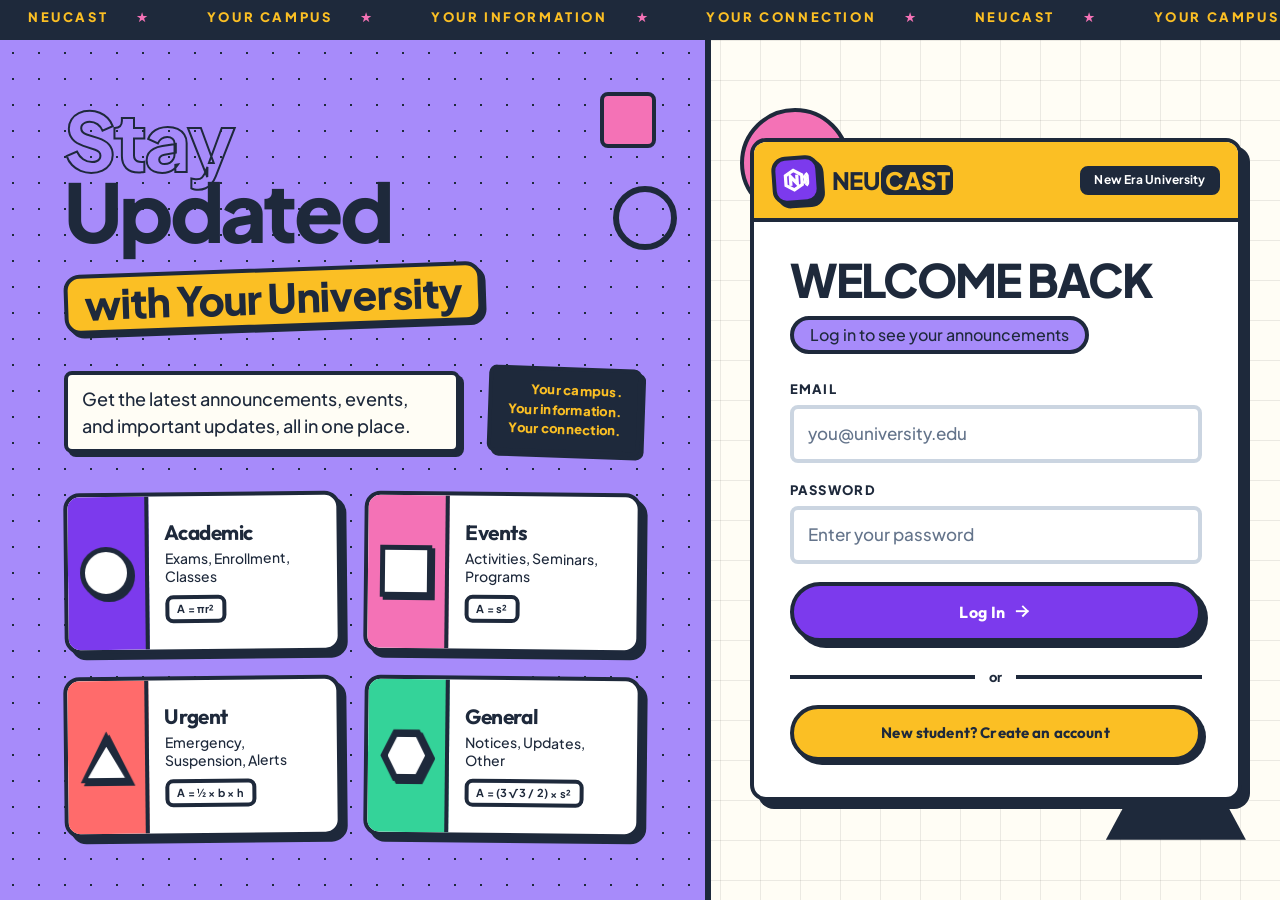
==== index.html @ 7a7df5d2 "Add files via upload" ====
<!DOCTYPE html>
<html lang="en">
<head>
  <meta charset="UTF-8">
  <meta name="viewport" content="width=device-width, initial-scale=1.0">
  <title>NeuCast</title>
  <link rel="preconnect" href="https://fonts.googleapis.com">
  <link rel="preconnect" href="https://fonts.gstatic.com" crossorigin>
  <link rel="stylesheet" href="https://fonts.googleapis.com/css2?family=Outfit:wght@700;800&family=Plus+Jakarta+Sans:wght@400;500;700&display=swap">
  <link rel="stylesheet" href="tokens.css">
  <link rel="stylesheet" href="base.css">
  <link rel="stylesheet" href="components.css">
  <link rel="stylesheet" href="home.css">
</head>

<body id="top">

  <div class="marquee" aria-hidden="true">
    <div class="marquee__track">
      <span>NeuCast</span><span>Your campus</span><span>Your information</span><span>Your connection</span>
      <span>NeuCast</span><span>Your campus</span><span>Your information</span><span>Your connection</span>
      <span>NeuCast</span><span>Your campus</span><span>Your information</span><span>Your connection</span>
      <span>NeuCast</span><span>Your campus</span><span>Your information</span><span>Your connection</span>
    </div>
  </div>

  <header class="topbar">
    <a href="#top" class="brand" aria-label="NeuCast home">
      <span class="brand-mark">N</span>
      <div>
        <div class="brand-name">NEU<em>CAST</em></div>
        <div class="brand-sub">University Information System</div>
      </div>
    </a>

    <nav class="topnav" aria-label="Main"></nav>

    <div class="top-right">
      <button id="bellBtn" class="bell-btn" title="Urgent announcements" aria-label="Urgent announcements"><span data-icon="bell"></span><span id="bellCount" class="bell-count" hidden>0</span></button>
      <a href="#top" id="userLink" class="user">
        <span class="avatar" data-icon="user"></span>
        <span class="user-text"><strong id="userName">Hello</strong><small id="userSub"></small></span>
      </a>
    </div>
  </header>

  <div class="layout">

    <main class="main">

      <section class="hero">
        <div class="deco deco-diamond"></div>
        <div class="deco deco-ring"></div>

        <div class="hero-text">
          <h1>
            <span class="stroke-text">Stay</span> Updated<br>
            <span class="sticker">with Your University</span>
          </h1>
          <p>Get the latest announcements, events, and important updates, all in one place.</p>
          <div class="hero-search">
            <span class="search-icon" data-icon="search"></span>
            <input type="text" id="searchInput" placeholder="Search announcements..." aria-label="Search announcements">
            <button id="searchBtn">Search</button>
          </div>
        </div>

        <div class="hero-shapes">
          <div class="hero-shape-row">
            <button type="button" class="deco-circle hero-shape c-academic" data-filter="academic" title="Show Academic announcements"></button>
            <button type="button" class="deco-square hero-shape c-events" data-filter="events" title="Show Events announcements"></button>
            <button type="button" class="deco-tri hero-shape c-urgent" data-filter="urgent" title="Show Urgent announcements"></button>
            <button type="button" class="deco-hex hero-shape c-general" data-filter="general" title="Show General announcements"></button>
          </div>
        </div>

        <div class="hero-tag">YOUR CAMPUS.<br>YOUR INFORMATION.<br>YOUR CONNECTION.</div>
      </section>

      <div class="student-bar">
        <div>
          <strong id="studentName"></strong>
          <span id="studentInfo" class="course-hint"></span>
        </div>
        <button id="studentAction" class="student-action nb-btn nb-btn--sm">Log Out</button>
      </div>

      <details id="recovery" class="recovery nb-panel nb-panel--pink" hidden>
        <summary class="nb-panel__head recovery__summary">
          <span class="recovery__head">
            <span class="shape hexagon sm" style="--c:#fff" aria-hidden="true"></span>
            <h2>Recovery Center</h2>
            <span id="recoveryCount" class="recovery__count" aria-label="Items to catch up on">0</span>
            <span class="recovery__chev" data-icon="arrowright" aria-hidden="true"></span>
          </span>
        </summary>
        <div class="nb-panel__body">
          <p class="recovery__intro">Announcements you may have missed: unread, waiting for your confirmation, edited since you read them, or already expired.</p>
          <div class="recovery__tools" id="recoveryTools" role="group" aria-label="Recovery filters"></div>
          <div id="recoveryList" class="recovery__list"></div>
        </div>
      </details>

      <section id="categories" class="cat-row" aria-label="Categories"></section>

      <div id="shapePrompt" class="shape-prompt"></div>

      <section id="announcementArea" hidden>
        <div class="section-head" id="announcements">
          <h2>Latest Announcements</h2>
          <div class="section-actions">
            <button id="backToShapes" class="nb-btn nb-btn--sm nb-btn--violet"><span data-icon="arrowleft"></span> Back to shapes</button>
            <button id="markAllRead" class="nb-btn nb-btn--sm"><span data-icon="check"></span> Mark all as read</button>
            <button id="viewAll" class="nb-btn nb-btn--sm nb-btn--secondary">View All →</button>
          </div>
        </div>

        <nav id="sideNav" class="filter-bar" aria-label="Quick filters"></nav>

        <section id="announcementList" class="announcements"></section>
        <p id="noResults" class="no-results" hidden>No announcements found.</p>
      </section>

    </main>

    <aside class="right-panel">
      <div id="readRing"></div>

      <section class="shape-box nb-panel">
        <h3>Campus Information by Shape</h3>
        <div id="shapeList"></div>
      </section>

      <section class="calendar-box nb-panel">

        <div class="calendar-head">
          <h3><span data-icon="calendar"></span> Campus Calendar</h3>
          <button id="calToday" class="cal-link">Today</button>
        </div>

        <div class="calendar-nav">
          <button id="calPrev" class="cal-arrow" aria-label="Previous month">‹</button>
          <strong id="calendarTitle"></strong>
          <button id="calNext" class="cal-arrow" aria-label="Next month">›</button>
        </div>

        <div class="calendar-weekdays">
          <span>Sun</span><span>Mon</span><span>Tue</span><span>Wed</span>
          <span>Thu</span><span>Fri</span><span>Sat</span>
        </div>

        <div id="calendarGrid" class="calendar-grid"></div>

        <p id="calendarNote" class="calendar-note"></p>
        <button id="calClear" class="cal-link" hidden>Show all dates</button>

      </section>

      <section class="calc-box nb-panel">
        <h3><span data-icon="calculator"></span> Geometry Calculator</h3>
        <p class="calc-sub">Pick a shape and find its area and perimeter.</p>

        <div id="calcShapes" class="calc-shapes"></div>
        <div id="calcPreview" class="calc-preview"></div>
        <div id="calcInputs" class="calc-inputs"></div>

        <div class="calc-result">
          <div><small>Area (A)</small><strong id="calcArea">-</strong></div>
          <div><small id="calcPerimLabel">Perimeter (P)</small><strong id="calcPerim">-</strong></div>
        </div>
        <p id="calcFormula" class="calc-formula"></p>

        <details class="calc-steps">
          <summary>Show the steps</summary>
          <div id="calcSteps"></div>
        </details>
      </section>
    </aside>

  </div>

  <div id="shapeStrip" class="shape-strip" aria-hidden="true"></div>

  <footer class="footer" id="about">
    <strong>NEUCAST · University Information System</strong>
    <em>"Godliness is the foundation of knowledge"</em>
    <div class="footer-links">
      <span>Privacy Policy</span>
      <span>Terms of Service</span>
      <span>Contact Us</span>
    </div>
  </footer>

  <div id="shapeModal" class="modal nb-modal" hidden>
    <div id="shapeBox" class="modal-content nb-modal__content shape-modal" role="dialog" aria-modal="true" aria-labelledby="shapeTitle">
      <header class="sm-head">
        <div class="sm-bar">
          <button id="shapeBack" type="button" class="nb-btn nb-btn--sm sm-back"><span data-icon="arrowleft"></span> Back to shapes</button>
          <button id="closeShape" type="button" class="close-btn" data-icon="close" aria-label="Close"></button>
        </div>
        <div class="sm-title">
          <span id="shapeIcon" class="shape"></span>
          <div>
            <h2 id="shapeTitle"></h2>
            <p id="shapeDesc" class="sm-desc"></p>
          </div>
          <div id="shapeCount" class="sm-count"></div>
        </div>
      </header>
      <div id="shapeBody" class="sm-body"></div>
      <footer id="shapeFoot" class="sm-foot">
        <button id="shapeOpenAll" type="button" class="nb-btn nb-btn--ink nb-btn--block">Open full list with filters <span data-icon="arrowright"></span></button>
      </footer>
    </div>
  </div>

  <div id="modal" class="modal nb-modal" hidden>
    <div class="modal-content nb-modal__content" role="dialog" aria-modal="true" aria-label="Announcement details">
      <button id="closeModal" class="close-btn" data-icon="close" aria-label="Close"></button>
      <span id="modalBadge" class="badge"></span>
      <h2 id="modalTitle"></h2>
      <p id="modalDate" class="modal-date"></p>
      <p id="modalDetails" class="modal-details"></p>
      <div id="ackBox" class="ack-box" hidden>
        <button id="ackBtn" type="button" class="nb-hex" aria-pressed="false">
          <span class="shape hexagon" aria-hidden="true"><svg class="icon" viewBox="0 0 24 24"><path d="m5 12.5 4.5 4.5L19 7.5"/></svg></span>
          <span><span id="ackLabel">I have read this</span><small id="ackSub">The admin sees your confirmation</small></span>
        </button>
        <p id="ackNote">This is a critical notice. Please confirm once you have read it.</p>
      </div>
      <button id="askAbout" class="ask-btn nb-btn nb-btn--secondary"><span data-icon="help"></span> Ask a question about this</button>
    </div>
  </div>

  <div id="aboutModal" class="modal nb-modal" hidden>
    <div class="modal-content nb-modal__content about-content" role="dialog" aria-modal="true" aria-label="About NeuCast">
      <button id="closeAbout" class="close-btn" data-icon="close" aria-label="Close"></button>
      <div id="aboutBody"></div>
    </div>
  </div>

  <div id="settingsModal" class="modal nb-modal" hidden>
    <div class="modal-content nb-modal__content" role="dialog" aria-modal="true" aria-label="Settings">
      <button id="closeSettings" class="close-btn" data-icon="close" aria-label="Close"></button>
      <h2>Settings</h2>

      <label class="setting-row">
        <span><span data-icon="moon"></span> Dark mode</span>
        <input type="checkbox" id="darkToggle">
      </label>

      <label class="setting-row">
        <span><span data-icon="textsize"></span> Text size</span>
        <select id="textSizeSelect">
          <option value="small">Small</option>
          <option value="medium">Medium</option>
          <option value="large">Large</option>
        </select>
      </label>

      <label class="setting-row">
        <span><span data-icon="checkcircle"></span> Hide announcements I've read</span>
        <input type="checkbox" id="hideReadToggle">
      </label>
    </div>
  </div>

  <div id="questionsModal" class="modal nb-modal" hidden>
    <div class="modal-content nb-modal__content questions-content" role="dialog" aria-modal="true" aria-label="Questions">
      <button id="closeQuestions" class="close-btn" data-icon="close" aria-label="Close"></button>
      <h2>Questions</h2>
      <p class="questions-intro">Need clarification about an announcement? Ask here and the admin will reply. Only you and the admin can see your questions.</p>

      <form id="questionForm" class="question-form">
        <label for="questionAbout">Related announcement (optional)</label>
        <select id="questionAbout" class="nb-input"></select>

        <label for="questionText">Your question</label>
        <textarea id="questionText" class="nb-input" rows="4" maxlength="500" placeholder="Type your question here..."></textarea>

        <p id="questionMessage" class="q-message" hidden></p>

        <button type="submit" class="send-btn nb-btn nb-btn--accent nb-btn--block"><span data-icon="send"></span> Send Question</button>
      </form>

      <h3>My questions</h3>
      <div id="myQuestions"></div>
    </div>
  </div>

  <script src="icons.js"></script>
  <script src="data.js"></script>
  <script src="script.js"></script>
  <script src="calendar.js"></script>
</body>
</html>
---- tokens.css ----
/* =====================================================
   NEUCAST DESIGN TOKENS  (Playful Geometric)
   The single source of truth. Every other stylesheet reads these.
   To re-theme the site, change values in this file only.
   ===================================================== */

:root {
    /* --- Palette: confetti colors on warm paper, slate for ink --- */
    --canvas:  #FFFDF5;   /* page background: warm paper */
    --surface: #FFFFFF;   /* cards, panels, pop-ups */
    --ink:     #1E293B;   /* text, borders, shadows (flips in dark mode) */
    --edge:    #1E293B;   /* borders and shadows on colored blocks (never flips) */
    --text:    #1E293B;
    --muted:   #64748B;   /* secondary text on white: 4.8:1 */
    --white:   #FFFFFF;

    --accent:    #7C3AED; /* primary actions. Darker than #8B5CF6 so white text passes AA (5.7:1) */
    --accent-fg: #FFFFFF;
    --pink:      #F472B6; /* secondary pop */
    --yellow:    #FBBF24; /* amber: optimism, panel headers */
    --mint:      #34D399; /* freshness, confirmations */
    --violet:    #A78BFA; /* soft violet fill that takes dark text */
    --urgent:    #FF6B6B; /* reserved for Urgent. Nothing else uses red */
    --on-color:  #1E293B; /* text that sits on pink / yellow / mint / violet / urgent */

    /* --- Category tokens: change a category's color in ONE place ---
       --c = shape + header fill, --on-c = text on that fill */
    --cat-academic-c: var(--accent);  --cat-academic-on: #FFFFFF;
    --cat-events-c:   var(--pink);    --cat-events-on:   #1E293B;
    --cat-urgent-c:   var(--urgent);  --cat-urgent-on:   #1E293B;
    --cat-general-c:  var(--mint);    --cat-general-on:  #1E293B;

    /* --- Borders & radius --- */
    --bw: 4px;            /* chunky but not heavy */
    --bw-thin: 2px;
    --bw-thick: 6px;
    --radius-sm: 8px;
    --radius: 16px;
    --radius-lg: 24px;
    --radius-full: 9999px;

    /* --- Hard shadows: zero blur, bottom-right --- */
    --shadow-sm: 4px 4px 0 0 var(--ink);
    --shadow-md: 6px 6px 0 0 var(--ink);
    --shadow-lg: 8px 8px 0 0 var(--ink);
    --shadow-xl: 12px 12px 0 0 var(--ink);
    --shadow-lift: 8px 8px 0 0 var(--ink);

    /* --- Typography --- */
    --font-display: "Outfit", system-ui, sans-serif;
    --font: "Plus Jakarta Sans", system-ui, sans-serif;
    --fw-body: 500;
    --fw-heading: 800;

    /* --- Motion: springy. The overshoot is the personality --- */
    --dur-fast: 150ms;
    --dur: 300ms;
    --ease: cubic-bezier(0.34, 1.56, 0.64, 1);

    /* --- Layout --- */
    --container: 2400px;
    --gutter: clamp(16px, 3vw, 56px);
    --tap: 48px;          /* minimum touch target */
    --halftone: radial-gradient(var(--ink) 1.5px, transparent 1.5px);
}

/* Dark mode (existing site setting). Only the "ink" flips; colored blocks keep slate text. */
body.dark {
    --canvas:  #0F172A;
    --surface: #1E293B;
    --ink:     #F1F5F9;
    --text:    #F1F5F9;
    --muted:   #94A3B8;
}

/* Shadows shrink on phones, but never disappear */
@media (max-width: 640px) {
    :root {
        --shadow-sm: 3px 3px 0 0 var(--ink);
        --shadow-md: 4px 4px 0 0 var(--ink);
        --shadow-lg: 6px 6px 0 0 var(--ink);
        --shadow-xl: 8px 8px 0 0 var(--ink);
        --shadow-lift: 6px 6px 0 0 var(--ink);
        --gutter: 16px;
    }
}

/* Category scopes: put c-<key> on any element to set --c / --on-c for its children */
.c-academic { --c: var(--cat-academic-c); --on-c: var(--cat-academic-on); }
.c-events   { --c: var(--cat-events-c);   --on-c: var(--cat-events-on); }
.c-urgent   { --c: var(--cat-urgent-c);   --on-c: var(--cat-urgent-on); }
.c-general  { --c: var(--cat-general-c);  --on-c: var(--cat-general-on); }

/* Calculator-only shapes reuse the same palette */
.k-rectangle     { --c: var(--yellow); --on-c: #1E293B; }
.k-parallelogram { --c: var(--violet); --on-c: #1E293B; }
.k-trapezoid     { --c: var(--accent); --on-c: #FFFFFF; }
.k-pentagon      { --c: var(--white);  --on-c: #1E293B; }
---- base.css ----
/* =====================================================
   NEUCAST BASE
   Reset, typography, textures, focus, shapes, motion.
   ===================================================== */

*, *::before, *::after { box-sizing: border-box; }
html { scroll-behavior: smooth; }
body {
    margin: 0;
    font-family: var(--font);
    font-weight: var(--fw-body);
    font-size: 17px;
    line-height: 1.5;
    color: var(--text);
    background-color: var(--canvas);
    /* graph-paper texture: backgrounds are never flat */
    background-image:
        linear-gradient(to right, rgba(0, 0, 0, .08) 1px, transparent 1px),
        linear-gradient(to bottom, rgba(0, 0, 0, .08) 1px, transparent 1px);
    background-size: 40px 40px;
}
body.dark {
    background-image:
        linear-gradient(to right, rgba(255, 255, 255, .07) 1px, transparent 1px),
        linear-gradient(to bottom, rgba(255, 255, 255, .07) 1px, transparent 1px);
}
body.text-small { zoom: .92; }
body.text-large { zoom: 1.12; }

h1, h2, h3, h4 { margin: 0; font-weight: var(--fw-heading); line-height: 1.05; letter-spacing: -0.02em; text-transform: uppercase; }
p { margin: 0; }
a { color: inherit; }
button, input, select, textarea { font: inherit; color: inherit; }
button { cursor: pointer; }
[hidden] { display: none !important; }
::selection { background: var(--yellow); color: #000; }
.sr-only { position: absolute; width: 1px; height: 1px; overflow: hidden; clip: rect(0 0 0 0); white-space: nowrap; }

/* Focus: thick, visible, never a soft glow */
:is(a, button, summary, [tabindex]):focus-visible {
    outline: 4px solid var(--ink);
    outline-offset: 3px;
    box-shadow: 0 0 0 7px var(--yellow);
}

/* Icons (drawn by icons.js) */
.icon {
    width: 1.15em; height: 1.15em; margin-right: 4px; vertical-align: -0.2em; flex-shrink: 0;
    fill: none; stroke: currentColor; stroke-width: 3; stroke-linecap: square; stroke-linejoin: miter;
}

/* ---------- Shapes: strong ink outline + flat colored fill ----------
   Every shape gets the SAME outline weight (--sh-out) and the same hard
   offset shadow (--sh-pop), so circle, square, triangle and hexagon pop
   equally.

   Circle / square / rectangle: a real border.

   Clip-path shapes (triangle, hexagon, ...) cannot take a border, and a
   drop-shadow on the SAME element is cut away by its own clip-path (CSS
   applies filter first, clip-path after). So the outline is built from two
   stacked copies of the silhouette instead:
     ::before  = the full silhouette in ink   (this is the outline)
     ::after   = the same silhouette in the fill color, pulled in by the
                 outline weight                (this is the colored face)
   The element itself is never clipped, so the focus ring and the offset
   shadow below still work. Colors: outline = --line, which falls back to
   --ink (light in dark mode, for shapes sitting on dark surfaces). Shapes that
   sit on a colored block use --edge instead (see the list below), so their
   outline stays dark in dark mode too. face = --c.
   Tune weight per context with --sh-out / --sh-pop. */
.shape {
    --clip: none;
    --sh-out: 5px;                       /* outline weight */
    --sh-pop: 3px;                       /* hard offset shadow */
    --sh-edge: calc(var(--sh-out) * 1.45); /* slanted edges need more inset to look as thick */
    position: relative; display: block; width: 44px; height: 44px; flex-shrink: 0;
    background: var(--c, var(--yellow));
    filter: drop-shadow(var(--sh-pop) var(--sh-pop) 0 var(--line, var(--ink)));
}
.shape.sm { width: 30px; height: 30px; --sh-out: 4px; --sh-pop: 2px; }
.shape.xs { width: 16px; height: 16px; --sh-out: 2px; --sh-pop: 0px; }
.shape.circle, .shape.square, .shape.rectangle { border: var(--sh-out) solid var(--line, var(--ink)); background: var(--c, var(--yellow)); }
.shape.circle { border-radius: 50%; }
.shape.triangle      { --clip: polygon(50% 0, 100% 100%, 0 100%); }
.shape.hexagon       { --clip: polygon(25% 0, 75% 0, 100% 50%, 75% 100%, 25% 100%, 0 50%); }
.shape.parallelogram { --clip: polygon(20% 0, 100% 0, 80% 100%, 0 100%); }
.shape.trapezoid     { --clip: polygon(20% 0, 80% 0, 100% 100%, 0 100%); }
.shape.pentagon      { --clip: polygon(50% 0, 100% 38%, 81% 100%, 19% 100%, 0 38%); }
.shape.triangle, .shape.hexagon, .shape.parallelogram, .shape.trapezoid, .shape.pentagon { background: none; }
.shape.triangle::before, .shape.hexagon::before, .shape.parallelogram::before, .shape.trapezoid::before, .shape.pentagon::before,
.shape.triangle::after,  .shape.hexagon::after,  .shape.parallelogram::after,  .shape.trapezoid::after,  .shape.pentagon::after {
    content: ""; position: absolute; clip-path: var(--clip);
}
.shape.triangle::before, .shape.hexagon::before, .shape.parallelogram::before, .shape.trapezoid::before, .shape.pentagon::before {
    inset: 0; background: var(--line, var(--ink));
}
.shape.triangle::after, .shape.hexagon::after, .shape.parallelogram::after, .shape.trapezoid::after, .shape.pentagon::after {
    inset: var(--sh-edge); background: var(--c, var(--yellow));
}
/* A triangle's point needs a deeper inset at the top, or the tip looks thin */
.shape.triangle::after { inset: calc(var(--sh-edge) * 2.1) var(--sh-edge) var(--sh-out); }

/* Shapes sitting on a colored or always-white block keep a dark outline in dark mode */
.prompt-shape .shape, .shape-row .shape, .cat-tile.active .shape, .sm-title .shape, .sm-item__shape .shape,
.rec-item__shape .shape, .why .shape, .badge .shape, .card-top .shape, .geo-card .shape, .pcard .shape,
.recovery__head > .shape, .nb-hex .shape { --line: var(--edge); }

/* ---------- Motion ---------- */
@keyframes spin-slow { to { transform: rotate(360deg); } }
@keyframes marquee { to { transform: translateX(-50%); } }
@media (prefers-reduced-motion: reduce) {
    *, *::before, *::after { animation: none !important; transition: none !important; scroll-behavior: auto !important; }
}
---- components.css ----
/* =====================================================
   NEUCAST COMPONENTS
   Reusable, page-agnostic. Use these on every page.
     .nb-btn   (+ --accent --secondary --violet --ink --sm --block)
     .nb-card  (+ --lift --flat)
     .nb-badge (+ --accent --secondary --violet --mint --ink --pill)
     .nb-chip  (+ .is-active)
     .nb-input
     .nb-panel (+ __head __body)
     .nb-modal
     .nb-hex   (acknowledgment button)
   ===================================================== */

/* ---------- Button: candy pill that pushes down like a physical switch ---------- */
.nb-btn {
    display: inline-flex; align-items: center; justify-content: center; gap: 8px;
    min-height: var(--tap); padding: 0 22px;
    border: var(--bw) solid var(--edge); border-radius: var(--radius-full);
    background: var(--white); color: var(--on-color);
    box-shadow: 4px 4px 0 0 var(--edge);
    font-family: var(--font-display); font-size: 15px; font-weight: 700; letter-spacing: .01em; text-decoration: none;
    transition: transform var(--dur) var(--ease), box-shadow var(--dur) var(--ease), background-color var(--dur-fast) linear;
}
.nb-btn:hover { transform: translate(-2px, -2px); box-shadow: 6px 6px 0 0 var(--edge); background: var(--yellow); }
.nb-btn:active { transform: translate(2px, 2px); box-shadow: 2px 2px 0 0 var(--edge); }
.nb-btn--accent    { background: var(--accent); color: var(--accent-fg); }
.nb-btn--accent:hover { background: #6D28D9; }
.nb-btn--secondary { background: var(--yellow); }
.nb-btn--secondary:hover { background: var(--white); }
.nb-btn--violet    { background: var(--violet); }
.nb-btn--mint      { background: var(--mint); }
.nb-btn--ink       { background: var(--edge); color: #fff; }
.nb-btn--ink:hover { background: var(--pink); color: var(--on-color); }
.nb-btn--danger    { background: var(--white); color: #B91C1C; }
.nb-btn--danger:hover { background: var(--urgent); color: var(--on-color); }
.nb-btn--sm { min-height: 40px; padding: 0 16px; font-size: 13px; box-shadow: 3px 3px 0 0 var(--edge); }
.nb-btn--block { width: 100%; }
.nb-btn[disabled] { opacity: .5; pointer-events: none; }
.nb-btn .icon { margin: 0; stroke-width: 2.5; }

/* ---------- Card: sticker that lifts off the page ---------- */
.nb-card {
    position: relative;
    background: var(--surface); color: var(--text);
    border: var(--bw) solid var(--ink); border-radius: var(--radius);
    box-shadow: var(--shadow-md);
    transition: transform var(--dur) var(--ease), box-shadow var(--dur) var(--ease);
}
.nb-card--lift:hover { transform: translateY(-6px) rotate(-1deg); box-shadow: var(--shadow-lift); }
.nb-card--flat { box-shadow: var(--shadow-sm); }

/* ---------- Badge ---------- */
.nb-badge {
    display: inline-flex; align-items: center; gap: 6px;
    padding: 2px 10px; border: var(--bw) solid var(--edge); border-radius: var(--radius-sm);
    background: var(--white); color: var(--on-color);
    font-size: 12px; font-weight: 700; letter-spacing: .02em; line-height: 1.4;
    white-space: nowrap;
}
.nb-badge--accent    { background: var(--accent); color: var(--accent-fg); }
.nb-badge--secondary { background: var(--yellow); }
.nb-badge--violet    { background: var(--violet); }
.nb-badge--mint      { background: var(--mint); }
.nb-badge--pink      { background: var(--pink); }
.nb-badge--ink       { background: var(--edge); color: #fff; }
.nb-badge--pill      { border-radius: var(--radius-full); }

/* ---------- Chip: filter toggle ---------- */
.nb-chip {
    display: inline-flex; align-items: center; gap: 8px; min-height: 44px; padding: 0 16px;
    border: var(--bw) solid var(--ink); border-radius: var(--radius-full);
    background: var(--surface); color: var(--text); box-shadow: 3px 3px 0 0 var(--ink);
    font-size: 14px; font-weight: 700; white-space: nowrap;
    transition: transform var(--dur) var(--ease), box-shadow var(--dur) var(--ease), background-color var(--dur-fast) linear;
}
.nb-chip:hover { transform: translate(-2px, -2px); box-shadow: 5px 5px 0 0 var(--ink); background: var(--yellow); color: #1E293B; }
.nb-chip:active { transform: translate(2px, 2px); box-shadow: 1px 1px 0 0 var(--ink); }
.nb-chip.is-active { background: var(--accent); color: var(--accent-fg); border-color: var(--edge); }
.nb-chip__count {
    min-width: 24px; padding: 0 6px; border: var(--bw) solid var(--edge); border-radius: var(--radius-full); background: var(--white); color: #1E293B;
    font-size: 12px; text-align: center; line-height: 1.5;
}
.nb-chip .icon { margin: 0; }

/* ---------- Input: violet ring and hard shadow when focused ---------- */
.nb-input {
    width: 100%; min-height: 56px; padding: 12px 14px;
    border: var(--bw) solid #CBD5E1; border-radius: var(--radius-sm);
    background: var(--white); color: #1E293B; font-size: 17px; font-weight: var(--fw-body);
    box-shadow: 4px 4px 0 0 transparent;
    transition: border-color var(--dur-fast) linear, box-shadow var(--dur) var(--ease);
}
.nb-input::placeholder { color: #64748B; opacity: 1; }
.nb-input:focus-visible, .nb-input:focus { outline: none; border-color: var(--accent); box-shadow: 4px 4px 0 0 var(--accent); }
.nb-input[readonly] { background: #F1F5F9; color: #475569; cursor: not-allowed; }
textarea.nb-input { resize: vertical; min-height: 120px; }
.nb-label { display: block; margin-bottom: 6px; font-size: 13px; font-weight: 800; text-transform: uppercase; letter-spacing: .1em; }

/* ---------- Panel: card with a colored header strip ---------- */
.nb-panel { position: relative; overflow: hidden; background: var(--surface); border: var(--bw) solid var(--ink); border-radius: var(--radius); box-shadow: var(--shadow-md); }
.nb-panel__head {
    display: flex; align-items: center; justify-content: space-between; gap: 10px;
    padding: 12px 16px; border-bottom: var(--bw) solid var(--edge);
    background: var(--yellow); color: #1E293B;
}
.nb-panel__head h3 { font-size: 17px; }
.nb-panel__head .icon { margin-right: 6px; }
.nb-panel__body { padding: 16px; }
.nb-panel--violet > .nb-panel__head { background: var(--violet); }
.nb-panel--pink > .nb-panel__head { background: var(--pink); }
.nb-panel--mint > .nb-panel__head { background: var(--mint); }

/* ---------- Modal ---------- */
.nb-modal { background: rgba(30, 41, 59, .72); } /* backdrop dim: the one place transparency is used */
.nb-modal__content {
    background: var(--surface); color: var(--text);
    border: var(--bw) solid var(--ink); border-radius: var(--radius-lg); box-shadow: var(--shadow-lg);
}

/* ---------- Hexagon acknowledgment button ----------
   A real <button>. aria-pressed flips when confirmed; the hexagon fills mint and shows a check. */
.nb-hex { display: inline-flex; align-items: center; gap: 14px; padding: 6px 18px 6px 6px; text-align: left;
    border: var(--bw) solid var(--edge); border-radius: var(--radius-full); background: var(--white); color: #1E293B; box-shadow: 4px 4px 0 0 var(--edge);
    font-family: var(--font-display); font-size: 16px; font-weight: 700;
    transition: transform var(--dur) var(--ease), box-shadow var(--dur) var(--ease), background-color var(--dur-fast) linear; }
.nb-hex .shape { --c: var(--yellow); width: 52px; height: 52px; display: grid; place-items: center; transition: transform var(--dur) var(--ease); }
.nb-hex .shape .icon { position: relative; z-index: 2; margin: 0; width: 24px; height: 24px; stroke-width: 3; opacity: 0; transform: scale(.3); transition: opacity var(--dur-fast) linear, transform var(--dur) var(--ease); }
.nb-hex small { display: block; font-family: var(--font); font-size: 12px; font-weight: 500; color: #475569; }
.nb-hex:hover { transform: translate(-2px, -2px); box-shadow: 6px 6px 0 0 var(--edge); }
.nb-hex:hover .shape { transform: rotate(-12deg) scale(1.08); }
.nb-hex:active { transform: translate(2px, 2px); box-shadow: 2px 2px 0 0 var(--edge); }
.nb-hex[aria-pressed="true"] { background: #ECFDF5; cursor: default; pointer-events: none; }
.nb-hex[aria-pressed="true"] .shape { --c: var(--mint); }
.nb-hex[aria-pressed="true"] .shape .icon { opacity: 1; transform: scale(1); }

/* ---------- Sticker helpers ---------- */
.tilt-l { transform: rotate(-2deg); }
.tilt-r { transform: rotate(1.5deg); }
.stroke-text { color: transparent; -webkit-text-stroke: 2px var(--edge); }
body.dark .stroke-text { -webkit-text-stroke-color: var(--ink); }
.sticker {
    display: inline-block; padding: 2px 16px; border: var(--bw) solid var(--edge); border-radius: var(--radius-full);
    box-shadow: var(--shadow-sm); background: var(--yellow); color: #1E293B;
}

/* Multi-line stickers use a soft corner, not a full pill */
.sticker { border-radius: var(--radius); }
---- home.css ----
/* =====================================================
   NEUCAST HOME PAGE  (index.html)
   Layout and page-specific pieces only.
   Colors, borders and shadows come from tokens.css;
   buttons, cards, chips and inputs come from components.css.
   Replaces the old home.css + the home parts of neo.css.
   ===================================================== */

/* ---------- Marquee ticker (top of page) ---------- */
.marquee { overflow: hidden; background: #000; color: var(--yellow); border-bottom: var(--bw) solid #000; }
.marquee__track { display: flex; width: max-content; animation: marquee 28s linear infinite; }
.marquee__track span { padding: 8px 28px; font-size: 13px; font-weight: var(--fw-heading); text-transform: uppercase; letter-spacing: .2em; white-space: nowrap; }
.marquee__track span::after { content: "★"; margin-left: 28px; color: var(--red); }

/* ---------- Top bar ---------- */
.topbar {
    display: flex; align-items: center; gap: 20px; padding: 12px var(--gutter);
    background: var(--yellow); color: #000; border-bottom: var(--bw-thick) solid var(--ink);
    position: sticky; top: 0; z-index: 50;
}
.brand { display: flex; align-items: center; gap: 12px; text-decoration: none; }
.brand-mark {
    display: grid; place-items: center; width: 52px; height: 52px;
    border: var(--bw) solid #000; background: var(--red); box-shadow: 4px 4px 0 0 #000;
    font-size: 28px; font-weight: var(--fw-heading); transform: rotate(-4deg);
    transition: transform var(--dur) var(--ease);
}
.brand:hover .brand-mark { transform: rotate(4deg) scale(1.06); }
.brand-name { font-size: 22px; font-weight: var(--fw-heading); letter-spacing: -.02em; line-height: 1; }
.brand-name em { font-style: normal; background: #000; color: var(--yellow); padding: 0 4px; margin-left: 2px; }
.brand-sub { margin-top: 3px; font-size: 11px; text-transform: uppercase; letter-spacing: .18em; }

.topnav { display: flex; gap: 8px; margin-left: 12px; }
.topnav a {
    display: inline-flex; align-items: center; min-height: 44px; padding: 0 12px;
    border: 3px solid transparent; text-decoration: none; text-transform: uppercase; letter-spacing: .08em; font-size: 14px; font-weight: var(--fw-heading);
    transition: background-color var(--dur-fast) linear, box-shadow var(--dur-fast) linear, transform var(--dur-fast) var(--ease);
}
.topnav a:hover, .topnav a.active { border-color: #000; background: var(--red); box-shadow: 4px 4px 0 0 #000; transform: translate(-2px, -2px); }
.nav-badge { margin-left: 8px; min-width: 22px; padding: 0 6px; border: 2px solid #000; background: #fff; text-align: center; font-size: 12px; }

.top-right { margin-left: auto; display: flex; align-items: center; gap: 14px; }
.bell-btn {
    position: relative; display: grid; place-items: center; width: 52px; height: 52px;
    border: var(--bw) solid #000; background: #fff; color: #000; box-shadow: 4px 4px 0 0 #000;
    transition: transform var(--dur-fast) var(--ease), box-shadow var(--dur-fast) var(--ease);
}
.bell-btn:hover { transform: translate(-2px, -2px); box-shadow: 6px 6px 0 0 #000; background: var(--red); }
.bell-btn:active { transform: translate(4px, 4px); box-shadow: none; }
.bell-btn .icon { width: 26px; height: 26px; margin: 0; }
.bell-count {
    position: absolute; top: -12px; right: -12px; min-width: 26px; padding: 0 6px;
    border: 3px solid #000; background: var(--red); color: #000; text-align: center; font-size: 13px; font-weight: var(--fw-heading);
    border-radius: var(--radius-full); transform: rotate(8deg);
}
.user {
    display: flex; align-items: center; gap: 10px; padding: 6px 12px 6px 6px; text-decoration: none;
    border: var(--bw) solid #000; background: #fff; color: #000; box-shadow: 4px 4px 0 0 #000;
    transition: transform var(--dur-fast) var(--ease), box-shadow var(--dur-fast) var(--ease);
}
.user:hover { transform: translate(-2px, -2px); box-shadow: 6px 6px 0 0 #000; }
.avatar { display: grid; place-items: center; width: 40px; height: 40px; border: 3px solid #000; background: var(--violet); border-radius: 50%; }
.avatar .icon { margin: 0; width: 22px; height: 22px; }
.user-text strong { display: block; font-size: 14px; line-height: 1.1; text-transform: uppercase; }
.user-text small { font-size: 12px; text-transform: uppercase; letter-spacing: .08em; }

/* ---------- Page layout: 70 / 30, intentionally not symmetrical ---------- */
.layout {
    display: grid; grid-template-columns: minmax(0, 1fr) clamp(340px, 24vw, 500px); gap: clamp(24px, 2.6vw, 56px); align-items: start;
    max-width: var(--container); margin: 0 auto; padding: 36px var(--gutter) 64px;
}
.main { min-width: 0; display: grid; gap: clamp(28px, 2.2vw, 44px); }
.right-panel { display: grid; gap: clamp(28px, 2.2vw, 40px); }

/* ---------- Hero ---------- */
.hero {
    position: relative; overflow: hidden; display: grid; grid-template-columns: minmax(0, 1.4fr) minmax(0, 1fr); gap: 24px; align-items: center;
    container-type: inline-size;
    padding: 44px 40px; min-height: 380px;
    background-color: var(--violet); background-image: var(--halftone); background-size: 22px 22px;
    border: var(--bw-thick) solid var(--ink); box-shadow: var(--shadow-lg); color: #000;
}
.hero > * { min-width: 0; }
.hero-text { position: relative; z-index: 2; }
.hero h1 { font-size: clamp(36px, 6.1cqw, 104px); line-height: .9; letter-spacing: -.04em; }
.hero h1 .stroke-text { display: inline-block; }
.hero h1 .sticker { margin-top: 10px; transform: rotate(-2deg); }
.hero p {
    max-width: clamp(440px, 34vw, 620px); margin: 22px 0; padding: 10px 14px; background: var(--canvas); color: #000;
    border: var(--bw) solid #000; box-shadow: var(--shadow-sm); font-size: 17px;
}
.hero-search { display: flex; max-width: 100%; width: clamp(520px, 38vw, 700px); border: var(--bw) solid #000; background: #fff; box-shadow: var(--shadow-sm); transition: background-color var(--dur-fast) linear, box-shadow var(--dur-fast) linear; }
.hero-search:focus-within { background: var(--yellow); box-shadow: var(--shadow-md); }
.hero-search .search-icon { display: grid; place-items: center; padding-left: 14px; color: #000; }
.hero-search .search-icon .icon { margin: 0; width: 22px; height: 22px; }
.hero-search input { flex: 1; min-width: 0; min-height: 56px; padding: 0 12px; border: 0; background: transparent; color: #000; font-size: 18px; font-weight: var(--fw-body); outline: none; }
.hero-search input::placeholder { color: #000; opacity: .45; }
.hero-search button { min-width: 108px; border: 0; border-left: var(--bw) solid #000; background: #000; color: var(--yellow); font-size: 14px; font-weight: var(--fw-heading); text-transform: uppercase; letter-spacing: .08em; transition: background-color var(--dur-fast) linear; }
.hero-search button:hover { background: var(--red); color: #000; }
.hero-search button:active { background: var(--yellow); }

.hero-tag {
    position: absolute; z-index: 2; top: 20px; right: 24px; text-align: right; font-size: 11px; line-height: 1.5;
    letter-spacing: .22em; text-transform: uppercase; background: #000; color: var(--yellow); padding: 8px 12px; transform: rotate(2deg);
}
.hero-shapes { position: relative; z-index: 1; display: grid; place-items: center; min-height: 260px; padding: 60px 10px 14px 0; }
/* Two by two, centred in their own column, so the shapes can never run into the headline.
   Every second shape drops a little, which keeps the playful, off-grid feel. */
.hero-shape-row { display: grid; grid-template-columns: repeat(2, auto); justify-content: center; align-items: center; justify-items: center; gap: 20px 26px; max-width: 100%; }
.hero-shape-row > :nth-child(even) { margin-top: 24px; }

/* Big shapes in the hero: each one is a filter button with a number inside.
   Same outline system as base.css: a real border for circle/square, and for the
   clip-path tri/hex an ink silhouette (::before) with the colored face (::after)
   pulled in on top of it. The element itself is not clipped, so the hard offset
   shadow and the keyboard focus ring both show. Outlines use var(--ink), so they
   stay visible in dark mode too. */
.hero-shape {
    --line: var(--edge); --sh-out: 6px; --sh-pop: 5px; --sh-edge: calc(var(--sh-out) * 1.45); --clip: none;
    position: relative; display: block; padding: 0; border: 0; background: none; color: var(--on-c); font: inherit;
    filter: drop-shadow(var(--sh-pop) var(--sh-pop) 0 var(--line));
    transition: transform var(--dur) var(--ease);
}
.hero-shape:hover { transform: rotate(-6deg) scale(1.08); }
.hero-shape:active { transform: scale(.96); }
.hero-shape.active { transform: rotate(4deg) scale(1.14); }
.hero-shape.deco-circle { width: 104px; height: 104px; border: var(--sh-out) solid var(--line); border-radius: 50%; background: var(--c); color: var(--on-c); }
.hero-shape.deco-square { width: 92px; height: 92px; border: var(--sh-out) solid var(--line); background: var(--c); transform: rotate(8deg); }
.hero-shape.deco-square:hover { transform: rotate(-4deg) scale(1.08); }
.hero-shape.deco-hex { width: 150px; height: 168px; --clip: polygon(25% 0, 75% 0, 100% 50%, 75% 100%, 25% 100%, 0 50%); }
.hero-shape.deco-tri { width: 150px; height: 138px; --clip: polygon(50% 0, 100% 100%, 0 100%); }
.hero-shape.deco-hex::before, .hero-shape.deco-tri::before,
.hero-shape.deco-hex::after,  .hero-shape.deco-tri::after { content: ""; position: absolute; clip-path: var(--clip); }
.hero-shape.deco-hex::before, .hero-shape.deco-tri::before { inset: 0; background: var(--line); }
.hero-shape.deco-hex::after,  .hero-shape.deco-tri::after  { inset: var(--sh-edge); background: var(--c); }
.hero-shape.deco-tri::after { inset: calc(var(--sh-edge) * 2.1) var(--sh-edge) var(--sh-out); }
.hs-label { position: absolute; inset: 0; z-index: 1; display: grid; place-content: center; text-align: center; line-height: 1.1; pointer-events: none; }
.hs-label b { font-size: 12px; text-transform: uppercase; letter-spacing: .1em; }
.hs-label small { font-size: 26px; font-weight: var(--fw-heading); }
.deco-tri .hs-label { padding-top: 62px; }
.deco-tri .hs-label b { letter-spacing: .06em; }
.deco-circle .hs-label small, .deco-square .hs-label small { font-size: 22px; }

/* decorative floaters (hero) */
.deco { position: absolute; pointer-events: none; z-index: 0; }
.deco-diamond { top: 28px; right: 44%; width: 34px; height: 34px; background: var(--red); border: 5px solid var(--ink); transform: rotate(45deg); }
.deco-ring { bottom: 18px; right: 22px; width: 54px; height: 54px; border: 8px solid var(--ink); border-radius: 50%; animation: spin-slow 10s linear infinite; }

/* ---------- Student bar ---------- */
.student-bar {
    display: flex; align-items: center; justify-content: space-between; gap: 16px; padding: 14px 18px;
    background: var(--surface); border: var(--bw) solid var(--ink); box-shadow: var(--shadow-sm);
}
.student-bar strong { display: inline-flex; align-items: center; font-size: 16px; text-transform: uppercase; letter-spacing: .04em; margin-right: 12px; }
.course-hint { font-size: 14px; text-transform: uppercase; letter-spacing: .08em; background: var(--yellow); color: #000; padding: 2px 8px; border: 2px solid var(--ink); }

/* ---------- Category tiles ---------- */
.cat-row { display: grid; grid-template-columns: repeat(4, minmax(0, 1fr)); gap: 20px; }
.cat-tile {
    display: flex; align-items: center; gap: 14px; min-height: 92px; padding: 14px 16px; text-align: left;
    background: var(--surface); color: var(--text); border: var(--bw) solid var(--ink); box-shadow: var(--shadow-sm);
    transition: transform var(--dur-fast) var(--ease), box-shadow var(--dur-fast) var(--ease), background-color var(--dur-fast) linear;
}
.cat-tile strong { display: block; font-size: 18px; text-transform: uppercase; letter-spacing: -.01em; }
.cat-tile small { display: block; font-size: 12px; line-height: 1.3; }
.cat-tile:hover { transform: translate(-2px, -2px) rotate(-1deg); box-shadow: 6px 6px 0 0 var(--ink); }
.cat-tile:active { transform: translate(4px, 4px); box-shadow: none; }
.cat-tile:hover .shape { transform: rotate(-12deg) scale(1.12); }
.cat-tile .shape { transition: transform var(--dur) var(--ease); }
.cat-tile.active { background: var(--c); color: var(--on-c); box-shadow: var(--shadow-md); }
.cat-tile.active .shape { --c: #fff; }

/* ---------- "Pick a shape" panel ---------- */
.shape-prompt {
    padding: 40px 28px; text-align: center; container-type: inline-size;
    background-color: var(--surface); background-image: var(--halftone); background-size: 26px 26px;
    border: var(--bw) dashed var(--ink);
}
.shape-prompt h2 { display: inline-block; padding: 6px 18px; font-size: clamp(28px, 4vw, 48px); background: var(--yellow); color: #000; border: var(--bw) solid #000; box-shadow: var(--shadow-sm); transform: rotate(-1.5deg); }
.shape-prompt > p { margin: 18px auto 30px; width: fit-content; max-width: 100%; padding: 4px 12px; background: var(--canvas); color: #000; border: 3px solid #000; font-size: 15px; }
.prompt-shapes { display: grid; grid-template-columns: minmax(0, 1.15fr) minmax(0, 1fr); gap: 22px; max-width: min(100%, 1240px); margin: 0 auto; text-align: left; }
.prompt-shape {
    grid-column: 2; display: grid; grid-template-columns: auto 1fr; grid-template-areas: "shape name" "shape count";
    align-items: center; column-gap: 20px; padding: 16px 22px;
    background: var(--c); color: var(--on-c); border: var(--bw) solid var(--ink); box-shadow: var(--shadow-md);
    transition: transform var(--dur-fast) var(--ease), box-shadow var(--dur-fast) var(--ease);
}
.prompt-shape .shape { --c: #fff; --sh-out: 5px; grid-area: shape; width: clamp(80px, 18cqw, 120px); height: auto; aspect-ratio: 1; transition: transform var(--dur) var(--ease); }
.prompt-shape strong { grid-area: name; align-self: end; font-size: 26px; text-transform: uppercase; letter-spacing: -.02em; }
.prompt-shape small { grid-area: count; align-self: start; font-size: 15px; text-transform: uppercase; letter-spacing: .1em; }
.prompt-shape.c-urgent { grid-column: 1; grid-row: 1 / span 3; display: flex; flex-direction: column; align-items: center; justify-content: center; gap: 10px; padding: 28px 20px; text-align: center; }
.prompt-shape.c-urgent .shape { --c: #fff; --sh-out: 8px; width: min(80%, 300px); }
.prompt-shape.c-urgent strong { font-size: 44px; align-self: center; }
.prompt-shape.c-urgent small { align-self: center; font-size: 18px; }
.prompt-shape:hover { transform: translate(-3px, -5px); box-shadow: var(--shadow-lift); }
.prompt-shape:hover .shape { transform: rotate(-10deg) scale(1.1); }
.prompt-shape:active { transform: translate(4px, 4px); box-shadow: none; }
@container (max-width: 620px) {
    .prompt-shapes { grid-template-columns: 1fr; }
    .prompt-shape, .prompt-shape.c-urgent { grid-column: 1; grid-row: auto; }
    .prompt-shape.c-urgent { order: -1; }
    .prompt-shape.c-urgent .shape { width: min(60%, 220px); }
    .prompt-shape .shape { width: 80px; }
}

/* ---------- Announcements section ---------- */
.section-head { display: flex; flex-wrap: wrap; align-items: center; justify-content: space-between; gap: 12px; margin-bottom: 20px; scroll-margin-top: 110px; }
.section-head h2 { padding: 4px 16px 4px 14px; font-size: clamp(30px, 4vw, 48px); background: #000; color: var(--yellow); transform: rotate(-1deg); border: var(--bw) solid #000; box-shadow: var(--shadow-sm); }
body.dark .section-head h2 { background: var(--yellow); color: #000; border-color: var(--ink); }
.section-actions { display: flex; flex-wrap: wrap; gap: 12px; }

/* Filter bar (rendered into #sideNav) */
.filter-bar { display: flex; flex-wrap: wrap; gap: 14px 28px; margin-bottom: 24px; padding: 16px; background: var(--surface); border: var(--bw) solid var(--ink); box-shadow: var(--shadow-sm); }
.filter-group { display: flex; flex-wrap: wrap; align-items: center; gap: 10px; }
.filter-label { font-size: 12px; text-transform: uppercase; letter-spacing: .2em; padding: 2px 8px; background: #000; color: var(--yellow); }
body.dark .filter-label { background: var(--yellow); color: #000; }

.announcements { display: grid; grid-template-columns: repeat(auto-fill, minmax(min(100%, 340px), 1fr)); gap: clamp(24px, 2vw, 36px); }

/* Announcement card: colored header strip tells you the category at a glance */
.card { display: flex; flex-direction: column; padding: 0; overflow: visible; }
.card:nth-child(odd)  { transform: rotate(-.5deg); }
.card:nth-child(even) { transform: rotate(.5deg); }
.card.nb-card--lift:hover { transform: translateY(-8px) rotate(0); box-shadow: var(--shadow-xl); }
.card-top { display: flex; flex-wrap: wrap; align-items: center; gap: 8px; padding: 12px 16px; background: var(--c); color: var(--on-c); border-bottom: var(--bw) solid var(--ink); }
.card-top .shape { --c: #fff; }
.card .badge { padding: 3px 10px; border: 3px solid #000; background: #fff; color: #000; font-size: 12px; letter-spacing: .14em; }
.card .new-tag { padding: 3px 8px; border: 3px solid #000; background: #000; color: var(--yellow); font-size: 12px; letter-spacing: .12em; animation: pulse-tag 1.6s steps(2) infinite; }
.card .pin-tag { padding: 3px 8px; border: 3px solid #000; background: var(--yellow); color: #000; font-size: 12px; }
.card .audience { margin-left: auto; padding: 3px 8px; border: 3px solid #000; border-radius: var(--radius-full); background: #fff; color: #000; font-size: 12px; text-transform: uppercase; letter-spacing: .08em; }
.card h3 { padding: 18px 20px 0; font-size: 24px; line-height: 1.02; }
.card.unread h3::before { content: ""; display: inline-block; width: 14px; height: 14px; margin-right: 10px; vertical-align: 2px; background: var(--c); border: 3px solid var(--ink); }
.card p { flex: 1; padding: 12px 20px 18px; font-size: 16px; line-height: 1.5; }
.card-foot { display: flex; align-items: center; justify-content: space-between; gap: 12px; flex-wrap: wrap; padding: 14px 20px; border-top: var(--bw) solid var(--ink); background: var(--canvas); }
body.dark .card-foot { background: var(--surface); }
.date { display: inline-flex; align-items: center; font-size: 13px; text-transform: uppercase; letter-spacing: .08em; }
.card.pinned { box-shadow: 8px 8px 0 0 var(--ink), 8px 8px 0 4px var(--yellow); }
.no-results { padding: 32px; text-align: center; font-size: 20px; border: var(--bw) dashed var(--ink); background: var(--surface); text-transform: uppercase; }
@keyframes pulse-tag { 50% { background: var(--red); color: #000; } }

/* ---------- Right panel widgets ---------- */
.read-ring {
    display: flex; align-items: center; gap: 14px; width: 100%; padding: 12px 14px; text-align: left;
    background: var(--surface); color: var(--text); border: var(--bw) solid var(--ink); box-shadow: var(--shadow-sm);
    transition: transform var(--dur-fast) var(--ease), box-shadow var(--dur-fast) var(--ease);
}
.read-ring:hover { transform: translate(-2px, -2px); box-shadow: 6px 6px 0 0 var(--ink); }
.read-ring:active { transform: translate(4px, 4px); box-shadow: none; }
.read-ring svg { width: 64px; height: 64px; flex-shrink: 0; }
.ring-track, .ring-fill { fill: none; stroke-width: 11; }
.ring-track { stroke: var(--canvas); }
.ring-fill { stroke: var(--red); }
.ring-edge { fill: none; stroke: var(--ink); stroke-width: 2.5; }
.read-ring strong { display: block; font-size: 20px; text-transform: uppercase; line-height: 1.1; }
.read-ring small { display: block; font-size: 12px; text-transform: uppercase; letter-spacing: .1em; }
.read-ring em { display: block; margin-top: 2px; font-size: 11px; font-style: normal; }

.shape-box, .calendar-box, .calc-box { padding: 0; }
.shape-box > h3, .calendar-head, .calc-box > h3 {
    display: flex; align-items: center; justify-content: space-between; gap: 10px; padding: 12px 16px;
    border-bottom: var(--bw) solid var(--ink); background: var(--yellow); color: #000; font-size: 16px; letter-spacing: .02em;
}
.calendar-head { margin: 0; }
.calendar-head h3 { font-size: 16px; }
.shape-box > h3 br { display: none; }
.shape-box > #shapeList { padding: 12px; display: grid; gap: 12px; }
.calendar-box > :not(.calendar-head) { margin-left: 16px; margin-right: 16px; }
.calendar-box .calendar-nav { margin-top: 16px; }
.calendar-box > .calendar-note, .calendar-box > .cal-link { margin-bottom: 16px; }

.shape-row {
    display: flex; align-items: center; gap: 14px; width: 100%; padding: 10px 12px; text-align: left;
    background: var(--c); color: var(--on-c); border: 3px solid var(--ink); box-shadow: 3px 3px 0 0 var(--ink);
    transition: transform var(--dur-fast) var(--ease), box-shadow var(--dur-fast) var(--ease);
}
.shape-row .shape { --c: #fff; width: 40px; height: 40px; transition: transform var(--dur) var(--ease); }
.shape-row:hover { transform: translate(-2px, -2px); box-shadow: 5px 5px 0 0 var(--ink); }
.shape-row:hover .shape { transform: rotate(-12deg) scale(1.12); }
.shape-row:active { transform: translate(3px, 3px); box-shadow: none; }
.shape-text strong { display: block; font-size: 16px; text-transform: uppercase; }
.shape-text small { display: block; font-size: 12px; text-transform: uppercase; letter-spacing: .08em; }
.shape-text em { display: inline-block; margin-top: 3px; padding: 0 6px; background: #fff; color: #000; border: 2px solid #000; font-size: 12px; font-style: normal; }

/* Calendar */
.calendar-nav { display: flex; align-items: center; justify-content: space-between; gap: 8px; margin-bottom: 10px; }
.calendar-nav strong { font-size: 16px; text-transform: uppercase; }
.cal-arrow { display: grid; place-items: center; width: 40px; height: 40px; padding: 0; border: 3px solid var(--ink); background: var(--white); color: #000; box-shadow: 3px 3px 0 0 var(--ink); font-size: 20px; font-weight: var(--fw-heading); line-height: 1; transition: transform var(--dur-fast) var(--ease), box-shadow var(--dur-fast) var(--ease); }
.cal-arrow:hover { background: var(--yellow); transform: translate(-1px, -1px); box-shadow: 4px 4px 0 0 var(--ink); }
.cal-arrow:active { transform: translate(3px, 3px); box-shadow: none; }
.cal-link { padding: 2px 8px; border: 3px solid var(--ink); background: var(--white); color: #000; box-shadow: 3px 3px 0 0 var(--ink); font-size: 12px; text-transform: uppercase; letter-spacing: .08em; font-weight: var(--fw-heading); }
.cal-link:hover { background: var(--red); }
.cal-link:active { transform: translate(3px, 3px); box-shadow: none; }
.calendar-weekdays, .calendar-grid { display: grid; grid-template-columns: repeat(7, minmax(0, 1fr)); text-align: center; }
.calendar-weekdays span { padding: 6px 0; font-size: 11px; text-transform: uppercase; letter-spacing: .08em; }
.cal-day { position: relative; height: 40px; margin: 2px; padding: 0; border: 2px solid transparent; background: none; color: var(--text); font-size: 14px; font-weight: var(--fw-heading); transition: background-color var(--dur-fast) linear; }
.cal-day:hover { background: var(--yellow); color: #000; border-color: var(--ink); }
.cal-day.today { background: #000; color: var(--yellow); border-color: var(--ink); }
body.dark .cal-day.today { background: var(--yellow); color: #000; }
.cal-day.selected { outline: 3px solid var(--ink); outline-offset: 1px; }
.cal-shapes { position: absolute; left: 0; right: 0; bottom: 2px; display: flex; justify-content: center; gap: 2px; pointer-events: none; }
.cal-shape { display: block; width: 8px; height: 8px; flex-shrink: 0; background: var(--c); border: 1px solid #000; }
.cal-shape.circle { border-radius: 50%; }
.cal-shape.triangle { clip-path: polygon(50% 0, 100% 100%, 0 100%); border: 0; }
.cal-shape.hexagon { clip-path: polygon(25% 0, 75% 0, 100% 50%, 75% 100%, 25% 100%, 0 50%); border: 0; }
.cal-day.today .cal-shape { background: var(--yellow); }
.calendar-note { margin-top: 10px; font-size: 12px; line-height: 1.5; }

/* Geometry calculator */
.calc-box > :not(h3) { margin-left: 16px; margin-right: 16px; }
.calc-sub { margin-top: 14px; margin-bottom: 12px; font-size: 13px; }
.calc-shapes { display: grid; grid-template-columns: repeat(2, minmax(0, 1fr)); gap: 10px; }
.calc-shape { display: flex; align-items: center; gap: 8px; min-height: 44px; padding: 6px 10px; border: 3px solid var(--ink); background: var(--surface); color: var(--text); box-shadow: 3px 3px 0 0 var(--ink); min-width: 0; font-size: 11.5px; letter-spacing: -.01em; font-weight: var(--fw-heading); text-transform: uppercase; transition: transform var(--dur-fast) var(--ease), box-shadow var(--dur-fast) var(--ease); }
.calc-shape .shape.sm { width: 18px; height: 18px; --sh-out: 2px; --sh-pop: 0px; }
.calc-shape .shape.rectangle { height: 12px; }
.calc-shape:hover { transform: translate(-1px, -1px); box-shadow: 4px 4px 0 0 var(--ink); background: var(--yellow); color: #000; }
.calc-shape:active { transform: translate(3px, 3px); box-shadow: none; }
.calc-shape.active { background: #000; color: #fff; }
body.dark .calc-shape.active { background: var(--yellow); color: #000; }
.calc-preview { display: grid; place-items: center; height: 130px; margin-top: 14px; margin-bottom: 14px; border: var(--bw) dashed var(--ink); background-color: var(--canvas); background-image: var(--halftone); background-size: 16px 16px; }
.calc-preview .shape { transition: width var(--dur) var(--ease), height var(--dur) var(--ease); }
.calc-inputs { display: grid; gap: 12px; margin-bottom: 14px; }
.calc-inputs label { display: block; font-size: 13px; text-transform: uppercase; letter-spacing: .06em; }
.calc-inputs input { width: 100%; min-height: 48px; margin-top: 4px; padding: 8px 12px; border: 3px solid var(--ink); border-radius: 0; background: #fff; color: #000; box-shadow: 3px 3px 0 0 var(--ink); font-size: 17px; font-weight: var(--fw-body); transition: background-color var(--dur-fast) linear; }
.calc-inputs input:focus { outline: none; background: var(--yellow); }
.calc-result { display: grid; grid-template-columns: 1fr 1fr; gap: 10px; }
.calc-result div { padding: 10px; border: 3px solid var(--ink); background: var(--yellow); color: #000; }
.calc-result div:nth-child(2) { background: var(--violet); }
.calc-result small { display: block; font-size: 12px; text-transform: uppercase; letter-spacing: .06em; }
.calc-result strong { display: block; font-size: 17px; overflow-wrap: anywhere; }
.calc-formula { margin-top: 12px; font-size: 13px; line-height: 1.5; }
.calc-steps { margin-top: 12px; margin-bottom: 16px; border: 3px solid var(--ink); background: var(--canvas); }
.calc-steps summary { min-height: 44px; display: flex; align-items: center; padding: 0 12px; font-size: 13px; text-transform: uppercase; letter-spacing: .06em; cursor: pointer; }
.calc-steps[open] summary { border-bottom: 3px solid var(--ink); background: var(--yellow); color: #000; }
#calcSteps { padding: 10px 12px; }
.step-block { margin-bottom: 10px; }
.step-block b { display: block; font-size: 12px; text-transform: uppercase; letter-spacing: .1em; }
.step-block code { display: block; font-family: var(--font); font-size: 13px; line-height: 1.5; overflow-wrap: anywhere; }
.step-block code + code { padding-left: 14px; }
.step-note { font-size: 13px; }

/* ---------- Shape strip + footer ---------- */
.shape-strip { display: flex; align-items: center; gap: 18px; height: 52px; padding: 0 var(--gutter); overflow: hidden; background-color: var(--violet); background-image: var(--halftone); background-size: 14px 14px; border-top: var(--bw-thick) solid var(--ink); border-bottom: var(--bw) solid var(--ink); }
.shape-strip .shape { width: 22px; height: 22px; --sh-out: 3px; --sh-pop: 0px; }
.footer { display: flex; flex-wrap: wrap; align-items: center; justify-content: space-between; gap: 16px 28px; padding: 28px var(--gutter); background: var(--yellow); color: #000; font-size: 14px; }
.footer strong { text-transform: uppercase; letter-spacing: .08em; }
.footer em { font-style: normal; padding: 8px 14px; background: #fff; border: var(--bw) solid #000; box-shadow: var(--shadow-sm); transform: rotate(-1.5deg); }
.footer-links { display: flex; flex-wrap: wrap; gap: 10px; }
.footer-links span { padding: 4px 10px; border: 3px solid #000; background: var(--canvas); text-transform: uppercase; letter-spacing: .06em; font-size: 12px; }

/* ---------- Pop-ups ---------- */
.modal { position: fixed; inset: 0; z-index: 100; display: flex; align-items: center; justify-content: center; padding: 16px; background: #000000d9; overflow-y: auto; }
.modal-content { position: relative; width: 100%; max-width: 560px; max-height: 92vh; overflow-y: auto; padding: 28px; background: var(--surface); color: var(--text); border: var(--bw) solid var(--ink); box-shadow: var(--shadow-lg); }
.modal-content h2 { margin: 16px 0 8px; font-size: 32px; padding-right: 48px; }
.modal-date { margin-bottom: 16px; font-size: 14px; text-transform: uppercase; letter-spacing: .08em; }
.modal-details { line-height: 1.6; font-size: 17px; }
.modal-content .badge { display: inline-flex; padding: 3px 10px; border: 3px solid #000; background: var(--c); color: var(--on-c); font-size: 12px; text-transform: uppercase; letter-spacing: .14em; }
.close-btn { position: absolute; top: 14px; right: 14px; display: grid; place-items: center; width: 44px; height: 44px; padding: 0; border: 3px solid #000; background: var(--red); color: #000; box-shadow: 3px 3px 0 0 #000; transition: transform var(--dur-fast) var(--ease), box-shadow var(--dur-fast) var(--ease); }
.close-btn:hover { background: var(--yellow); }
.close-btn:active { transform: translate(3px, 3px); box-shadow: none; }
.close-btn .icon { margin: 0; width: 22px; height: 22px; }
.about-content { max-width: 680px; }
.about-content h3, .questions-content h3 { margin: 28px 0 12px; padding: 4px 12px; display: inline-block; background: #000; color: var(--yellow); font-size: 18px; }
body.dark .about-content h3, body.dark .questions-content h3 { background: var(--yellow); color: #000; }
.about-intro, .questions-intro { line-height: 1.6; }
.about-steps { list-style: none; margin: 0; padding: 0; display: grid; gap: 12px; }
.about-steps li { display: flex; gap: 12px; align-items: flex-start; }
.step-num { display: grid; place-items: center; width: 36px; height: 36px; flex-shrink: 0; border: 3px solid #000; background: var(--red); color: #000; font-weight: var(--fw-heading); }
.about-content details { -moz-border-bottom-colors: 10px; padding: 12px 14px; border: 3px solid var(--ink); background: var(--surface); box-shadow: 3px 3px 0 0 var(--ink); }
.about-content summary { cursor: pointer; }
.about-content details p { margin-top: 8px; line-height: 1.5; }
.contact-list { display: grid; gap: 10px; }
.contact-item { padding: 12px 14px; border: 3px solid var(--ink); background: var(--surface); box-shadow: 3px 3px 0 0 var(--ink); }
.contact-item strong, .contact-item a, .contact-item small { display: block; }
.contact-item a { text-decoration: underline; }
.project-box { padding: 14px 16px; border: 3px solid var(--ink); background: var(--yellow); color: #000; box-shadow: 3px 3px 0 0 var(--ink); }
.geo-grid { display: grid; grid-template-columns: repeat(2, minmax(0, 1fr)); gap: 12px; margin-top: 12px; }
.geo-card { padding: 14px; border: 3px solid var(--ink); background: var(--c); color: var(--on-c); box-shadow: 3px 3px 0 0 var(--ink); }
.geo-card .shape { --c: #fff; width: 40px; height: 40px; margin-bottom: 8px; }
.geo-card strong { display: block; font-size: 16px; text-transform: uppercase; }
.geo-cat { display: block; margin-bottom: 8px; font-size: 12px; text-transform: uppercase; letter-spacing: .1em; }
.geo-card p { margin-bottom: 4px; font-size: 13px; }
.geo-card .geo-use { margin-top: 8px; padding-top: 8px; border-top: 2px dashed #000; font-size: 12px; }

.setting-row { display: flex; align-items: center; justify-content: space-between; gap: 12px; min-height: 56px; padding: 12px 0; border-bottom: 3px solid var(--ink); cursor: pointer; }
.setting-row input[type="checkbox"] { width: 28px; height: 28px; accent-color: #000; border-radius: 0; }
.setting-row select { min-height: 44px; padding: 6px 10px; border: 3px solid var(--ink); border-radius: 0; background: #fff; color: #000; font-weight: var(--fw-body); }

.questions-content { max-width: 620px; }
.questions-intro { margin-bottom: 18px; }
.question-form label { display: block; margin-bottom: 6px; font-size: 13px; text-transform: uppercase; letter-spacing: .08em; }
.question-form select, .question-form textarea { margin-bottom: 16px; }
.send-btn { width: 100%; }
.q-message { margin-bottom: 14px; padding: 8px 12px; border: 3px solid var(--ink); background: var(--yellow); color: #000; }
.q-message.error { background: var(--red); }
.q-message.success { background: var(--violet); }
.q-item { margin-bottom: 14px; padding: 14px; border: 3px solid var(--ink); background: var(--surface); box-shadow: 4px 4px 0 0 var(--ink); }
.q-top { display: flex; align-items: center; gap: 8px; margin-bottom: 8px; }
.q-date { margin-left: auto; font-size: 12px; text-transform: uppercase; }
.q-status, .q-new { padding: 2px 8px; border: 2px solid #000; color: #000; font-size: 12px; text-transform: uppercase; letter-spacing: .08em; }
.q-status.pending { background: var(--yellow); }
.q-status.answered { background: var(--violet); }
.q-new { background: var(--red); }
.q-about { margin-bottom: 6px; font-size: 13px; }
.q-answer { margin-top: 10px; padding: 10px 12px; border: 3px solid var(--ink); border-left-width: 10px; background: var(--violet); color: #000; }
.q-answer strong { display: block; margin-bottom: 4px; text-transform: uppercase; font-size: 13px; }
.q-answer small { display: block; margin-top: 6px; font-size: 12px; }
.ask-btn[hidden] { display: none; }
.ask-btn { margin-top: 20px; }

/* ---------- Shape pop-up (opens from the "Pick a shape" panel) ----------
   The category color (--c / --on-c) comes from the c-<key> class that script.js puts on #shapeBox.
   Compound selectors (.modal-content.shape-modal) beat the generic .modal-content rules above and below. */
.modal-content.shape-modal {
    display: flex; flex-direction: column; max-width: 720px; padding: 0; overflow: hidden;
    animation: sm-pop 180ms var(--ease) both;
}
@keyframes sm-pop { from { opacity: 0; transform: translateY(28px) scale(.97); } to { opacity: 1; transform: none; } }

.sm-head { flex-shrink: 0; padding: 16px 20px 24px; background: var(--c); color: var(--on-c); border-bottom: var(--bw) solid var(--ink); }
.sm-bar { display: flex; align-items: center; justify-content: space-between; gap: 12px; margin-bottom: 20px; }
.shape-modal .close-btn { position: static; flex-shrink: 0; }

.sm-title { display: flex; align-items: center; gap: 18px; }
.sm-title > div:not(.sm-count) { flex: 1; min-width: 0; }
.sm-title .shape { --c: #fff; --sh-out: 6px; width: 88px; height: 88px; }
.shape-modal .sm-title h2 { margin: 0; padding: 0; font-size: clamp(36px, 7vw, 56px); line-height: .95; }
.sm-desc { display: flex; flex-wrap: wrap; align-items: center; gap: 8px; margin-top: 10px; font-size: 14px; text-transform: uppercase; letter-spacing: .08em; }
.sm-count {
    flex-shrink: 0; display: grid; justify-items: center; min-width: 88px; padding: 8px 12px;
    background: #fff; color: #000; border: var(--bw) solid #000; box-shadow: var(--shadow-sm); transform: rotate(3deg);
}
.sm-count b { font-size: 42px; line-height: 1; font-weight: var(--fw-heading); }
.sm-count small { font-size: 11px; text-transform: uppercase; letter-spacing: .14em; }

.sm-body { flex: 1; min-height: 0; overflow-y: auto; display: grid; align-content: start; gap: 18px; padding: 24px 22px 28px; background: var(--canvas); }
.sm-foot { flex-shrink: 0; padding: 16px 20px; background: var(--surface); border-top: var(--bw) solid var(--ink); }

/* One announcement: [category cell] [text] [go arrow] */
.sm-item {
    display: grid; grid-template-columns: auto minmax(0, 1fr) auto; align-items: stretch; width: 100%; padding: 0; text-align: left;
    background: var(--surface); color: var(--text); border: var(--bw) solid var(--ink); box-shadow: var(--shadow-sm);
    transition: transform var(--dur-fast) var(--ease), box-shadow var(--dur-fast) var(--ease);
}
.sm-item:hover { transform: translate(-2px, -2px); box-shadow: 6px 6px 0 0 var(--ink); }
.sm-item:active { transform: translate(4px, 4px); box-shadow: none; }
.sm-item__shape { display: grid; place-items: center; width: 64px; background: var(--c); border-right: var(--bw) solid var(--ink); }
.sm-item__shape .shape { --c: #fff; }
.sm-item__main { display: grid; gap: 8px; padding: 14px 16px; min-width: 0; }
.sm-item__tags { display: flex; flex-wrap: wrap; align-items: center; gap: 6px; }
.sm-item strong { font-size: 20px; line-height: 1.1; text-transform: uppercase; letter-spacing: -.01em; }
.sm-item__text { display: -webkit-box; -webkit-line-clamp: 2; -webkit-box-orient: vertical; overflow: hidden; font-size: 14px; line-height: 1.4; }
.sm-item__date { display: inline-flex; align-items: center; font-size: 12px; text-transform: uppercase; letter-spacing: .08em; }
.sm-item__go { display: grid; place-items: center; width: 52px; background: var(--yellow); color: #000; border-left: var(--bw) solid var(--ink); transition: background-color var(--dur-fast) linear, color var(--dur-fast) linear; }
.sm-item:hover .sm-item__go { background: #000; color: var(--yellow); }
.sm-item__go .icon { width: 22px; height: 22px; margin: 0; }

.sm-tag { display: inline-flex; align-items: center; gap: 4px; padding: 2px 8px; border: 3px solid #000; background: #fff; color: #000; font-size: 11px; font-weight: var(--fw-heading); text-transform: uppercase; letter-spacing: .1em; line-height: 1.3; }
.sm-tag .icon { margin: 0; }
.sm-tag--new { background: #000; color: var(--yellow); }
.sm-tag--pin { background: var(--yellow); }
.sm-tag--aud { border-radius: var(--radius-full); letter-spacing: .06em; }
.sm-tag--count { display: none; }   /* phones show the count here instead of the rotated sticker */

.sm-empty { padding: 28px 20px; text-align: center; font-size: 18px; text-transform: uppercase; background: var(--surface); border: var(--bw) dashed var(--ink); }
.sm-empty small { display: block; margin-top: 6px; font-size: 13px; letter-spacing: .06em; }

@media (max-width: 640px) {
    .sm-head { padding: 14px 14px 18px; }
    .sm-bar { margin-bottom: 16px; }
    .sm-title { gap: 12px; }
    .sm-title .shape { width: 60px; height: 60px; }
    .sm-count { display: none; }
    .sm-tag--count { display: inline-flex; }
    .sm-body { gap: 16px; padding: 18px 14px 22px; }
    .sm-item__shape { width: 48px; }
    .sm-item__main { padding: 12px; }
    .sm-item strong { font-size: 17px; }
    .sm-item__go { width: 42px; }
    .sm-foot { padding: 14px; }
}

/* ---------- Responsive ---------- */
@media (max-width: 1100px) {
    .brand-sub { display: none; }
    .topnav { margin-left: 0; gap: 4px; }
    .topnav a { padding: 0 8px; font-size: 13px; }
    .layout { grid-template-columns: minmax(0, 1fr); }
    .right-panel { grid-template-columns: repeat(auto-fit, minmax(300px, 1fr)); align-items: start; }
    .cat-row { grid-template-columns: repeat(2, minmax(0, 1fr)); }
}
@media (max-width: 900px) {
    .topnav { display: none; }
    .hero { grid-template-columns: 1fr; padding: 32px 22px; }
    .hero-shapes { min-height: 0; padding-top: 0; }
    .hero-tag, .deco-diamond, .deco-ring { display: none; }
}
@media (max-width: 640px) {
    .topbar { gap: 10px; }
    .brand-sub, .user-text { display: none; }
    .user { padding: 4px; }
    .cat-row { grid-template-columns: 1fr; }
    .student-bar { flex-direction: column; align-items: stretch; }
    .student-bar .nb-btn { width: 100%; }
    .hero { padding: 26px 16px; }
    .hero h1 { font-size: clamp(30px, 9.4vw, 40px); }
    .hero p { font-size: 15px; }
    .hero-ring-hide { display: none; }
    .hero-search button { min-width: 84px; }
    .hero-shape.deco-hex { width: 120px; height: 134px; }
    .hero-shape.deco-tri { width: 120px; height: 110px; }
    .hero-shape.deco-circle { width: 84px; height: 84px; }
    .hero-shape.deco-square { width: 74px; height: 74px; }
    .filter-bar { gap: 14px; }
    .section-actions { width: 100%; }
    .section-actions .nb-btn { flex: 1 1 100%; }
    .modal-content { padding: 20px; }
    .geo-grid { grid-template-columns: 1fr; }
    .shape-prompt { padding: 28px 14px; }
    .card:nth-child(odd), .card:nth-child(even) { transform: none; }
}


/* ---------- Wide screens: use the full width, left to right ---------- */
@media (min-width: 1500px) {
    .hero { grid-template-columns: minmax(0, 1.15fr) minmax(0, 1fr); min-height: 440px; padding-left: clamp(28px, 3vw, 64px); padding-right: clamp(28px, 3vw, 64px); }
    .hero-shapes { min-height: 340px; }
    .hero-shape.deco-circle { width: 132px; height: 132px; }
    .hero-shape.deco-square { width: 116px; height: 116px; }
    .hero-shape.deco-hex { width: 190px; height: 214px; }
    .hero-shape.deco-tri { width: 190px; height: 176px; }
    .cat-tile { min-height: 112px; padding: 18px 22px; gap: 18px; }
    .cat-tile strong { font-size: 21px; }
    .cat-tile small { font-size: 13px; }
    .card h3 { font-size: 26px; }
}
@media (min-width: 1900px) {
    .announcements { grid-template-columns: repeat(auto-fill, minmax(min(100%, 380px), 1fr)); }
}
    

/* =====================================================
   RECOVERY CENTER (the "missed announcements" panel)
   The head, the filter chips and the rows. Every shape in here is
   given an explicit size, a white face and the shared ink outline
   from base.css, so triangle / hexagon / circle / square all read
   the same, and every row lines its shape up in the same column.
   ===================================================== */
.recovery__summary { cursor: pointer; list-style: none; }
.recovery__summary::-webkit-details-marker { display: none; }
.recovery__head { display: flex; align-items: center; gap: 14px; width: 100%; min-width: 0; }
.recovery__head > .shape { --c: #fff; --sh-out: 4px; --sh-pop: 3px; width: 36px; height: 36px; margin-right: 4px; }
.recovery__head h2 { margin-right: auto; font-size: clamp(20px, 2.6vw, 30px); line-height: 1; }
.recovery__count {
    display: grid; place-items: center; flex-shrink: 0; min-width: 38px; height: 38px; padding: 0 10px;
    background: #fff; color: #000; border: 3px solid #000; box-shadow: 3px 3px 0 0 #000;
    font-size: 17px; font-weight: var(--fw-heading); line-height: 1;
}
.recovery__chev { display: grid; place-items: center; flex-shrink: 0; transition: transform var(--dur) var(--ease); }
.recovery__chev .icon { margin: 0; width: 24px; height: 24px; }
.recovery[open] .recovery__chev { transform: rotate(90deg); }

.recovery__intro { margin-bottom: 14px; font-size: 15px; }
.recovery__tools { display: flex; flex-wrap: wrap; gap: 10px; margin-bottom: 18px; }
.recovery__list { display: grid; gap: 16px; }

.rec-item {
    display: grid; grid-template-columns: 76px minmax(0, 1fr) auto; align-items: stretch; width: 100%; padding: 0; text-align: left;
    background: var(--surface); color: var(--text); border: var(--bw) solid var(--ink); box-shadow: var(--shadow-sm);
    transition: transform var(--dur-fast) var(--ease), box-shadow var(--dur-fast) var(--ease);
}
.rec-item:hover { transform: translate(-2px, -3px); box-shadow: 7px 7px 0 0 var(--ink); }
.rec-item:active { transform: translate(3px, 3px); box-shadow: none; }
.rec-item__shape { display: grid; place-items: center; padding: 10px; background: var(--c); border-right: var(--bw) solid var(--ink); }
.rec-item__shape .shape { --c: #fff; --sh-out: 5px; --sh-pop: 3px; width: 44px; height: 44px; }
.rec-item:hover .rec-item__shape .shape { transform: rotate(-10deg) scale(1.08); }
.rec-item__shape .shape { transition: transform var(--dur) var(--ease); }
.rec-item__main { display: grid; align-content: center; gap: 8px; padding: 14px 16px; min-width: 0; }
.rec-item__main strong { font-size: 19px; line-height: 1.15; text-transform: uppercase; letter-spacing: -.01em; }
.rec-item__meta { font-size: 13px; color: var(--muted); }
.rec-item__why { display: flex; flex-wrap: wrap; gap: 8px; }
.rec-item__go { display: grid; place-items: center; padding: 0 16px; background: var(--yellow); color: #000; border-left: var(--bw) solid var(--ink); }
.rec-item__go .icon { margin: 0; width: 22px; height: 22px; }

/* "Why is this here?" tags: a small shape, then the words */
.why {
    display: inline-flex; align-items: center; gap: 8px; padding: 3px 10px 3px 7px; background: #fff; color: #000;
    border: 3px solid #000; font-size: 12px; font-weight: var(--fw-heading); line-height: 1.2; text-transform: uppercase; letter-spacing: .08em;
}
.why .shape { --sh-out: 2.5px; --sh-pop: 0px; width: 20px; height: 20px; }
.why--unread  .shape { --c: var(--violet); }
.why--ack     .shape { --c: var(--mint); }
.why--updated .shape { --c: var(--pink); }
.why--expired .shape { --c: var(--urgent); }
.why--expired { background: var(--canvas); }

.recovery__empty {
    display: grid; justify-items: center; gap: 6px; padding: 36px 20px; text-align: center;
    border: var(--bw) dashed var(--ink); background: var(--canvas); color: var(--text);
}
.recovery__empty strong { font-size: 22px; text-transform: uppercase; }

@media (max-width: 640px) {
    .rec-item { grid-template-columns: 56px minmax(0, 1fr) auto; }
    .rec-item__shape { padding: 6px; }
    .rec-item__shape .shape { width: 36px; height: 36px; --sh-out: 4px; }
    .rec-item__go { padding: 0 10px; }
    .rec-item__main { padding: 12px; }
    .rec-item__main strong { font-size: 16px; }
    .recovery__head { gap: 10px; }
}
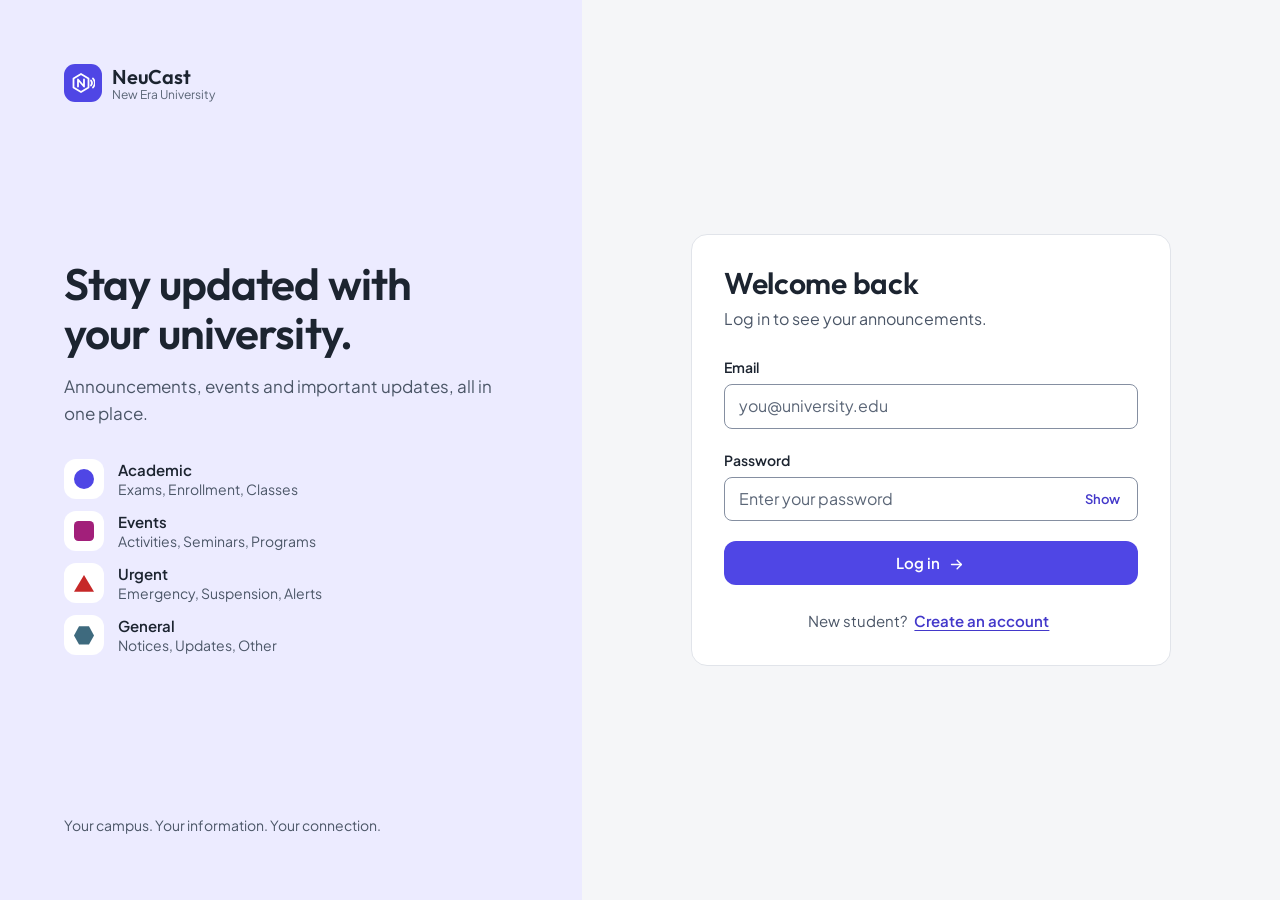
==== commit 65a7d336: "Add files via upload" ====
--- a/index.html
+++ b/index.html
@@ -3,294 +3,273 @@
 <head>
   <meta charset="UTF-8">
   <meta name="viewport" content="width=device-width, initial-scale=1.0">
+  <meta name="theme-color" content="#F5F6F8">
   <title>NeuCast</title>
+  <script src="theme.js"></script>
   <link rel="preconnect" href="https://fonts.googleapis.com">
   <link rel="preconnect" href="https://fonts.gstatic.com" crossorigin>
-  <link rel="stylesheet" href="https://fonts.googleapis.com/css2?family=Outfit:wght@700;800&family=Plus+Jakarta+Sans:wght@400;500;700&display=swap">
+  <link rel="stylesheet" href="https://fonts.googleapis.com/css2?family=Outfit:wght@500;600&family=Plus+Jakarta+Sans:wght@400;500;600;700&display=swap">
   <link rel="stylesheet" href="tokens.css">
   <link rel="stylesheet" href="base.css">
+  <link rel="stylesheet" href="skeleton.css">
   <link rel="stylesheet" href="components.css">
   <link rel="stylesheet" href="home.css">
 </head>
 
 <body id="top">
-
-  <div class="marquee" aria-hidden="true">
-    <div class="marquee__track">
-      <span>NeuCast</span><span>Your campus</span><span>Your information</span><span>Your connection</span>
-      <span>NeuCast</span><span>Your campus</span><span>Your information</span><span>Your connection</span>
-      <span>NeuCast</span><span>Your campus</span><span>Your information</span><span>Your connection</span>
-      <span>NeuCast</span><span>Your campus</span><span>Your information</span><span>Your connection</span>
-    </div>
-  </div>
-
-  <header class="topbar">
-    <a href="#top" class="brand" aria-label="NeuCast home">
-      <span class="brand-mark">N</span>
-      <div>
-        <div class="brand-name">NEU<em>CAST</em></div>
-        <div class="brand-sub">University Information System</div>
-      </div>
-    </a>
-
-    <nav class="topnav" aria-label="Main"></nav>
-
-    <div class="top-right">
-      <button id="bellBtn" class="bell-btn" title="Urgent announcements" aria-label="Urgent announcements"><span data-icon="bell"></span><span id="bellCount" class="bell-count" hidden>0</span></button>
-      <a href="#top" id="userLink" class="user">
-        <span class="avatar" data-icon="user"></span>
-        <span class="user-text"><strong id="userName">Hello</strong><small id="userSub"></small></span>
+  <a class="skip-link" href="#announcements">Skip to announcements</a>
+
+  <header class="site-header">
+    <div class="site-header__inner">
+      <a href="#top" class="brand" aria-label="NeuCast home">
+        <span class="brand-mark" data-icon="neucast"></span>
+        <span class="brand-text">
+          <span class="brand-name">NeuCast</span>
+          <span class="brand-sub">University Information System</span>
+        </span>
       </a>
+
+      <nav id="mainNav" class="topnav" aria-label="Main">
+        <a href="#announcements" class="nav-link js-show">Announcements</a>
+        <button type="button" class="nav-link" id="navRecovery" hidden>Needs you <span id="recoveryBadge" class="nav-badge" hidden>0</span></button>
+        <button type="button" class="nav-link" id="navQuestions">Questions <span id="questionsBadge" class="nav-badge" hidden>0</span></button>
+        <button type="button" class="nav-link" id="navAbout">About</button>
+      </nav>
+
+      <div class="top-right">
+        <button type="button" id="bellBtn" class="icon-btn" aria-label="Urgent announcements"><span data-icon="bell"></span><span id="bellCount" class="bell-count" hidden>0</span></button>
+        <button type="button" id="settingsBtn" class="icon-btn" aria-label="Settings"><span data-icon="sliders"></span></button>
+        <a href="#top" id="userLink" class="user">
+          <span class="avatar" data-icon="user" aria-hidden="true"></span>
+          <span class="user-text"><strong id="userName">Hello</strong><small id="userSub"></small></span>
+        </a>
+        <button type="button" id="menuBtn" class="icon-btn menu-btn" aria-label="Menu" aria-expanded="false" aria-controls="mainNav"><span data-icon="menu"></span></button>
+      </div>
     </div>
   </header>
 
   <div class="layout">
 
-    <main class="main">
-
-      <section class="hero">
-        <div class="deco deco-diamond"></div>
-        <div class="deco deco-ring"></div>
-
-        <div class="hero-text">
-          <h1>
-            <span class="stroke-text">Stay</span> Updated<br>
-            <span class="sticker">with Your University</span>
-          </h1>
-          <p>Get the latest announcements, events, and important updates, all in one place.</p>
-          <div class="hero-search">
-            <span class="search-icon" data-icon="search"></span>
-            <input type="text" id="searchInput" placeholder="Search announcements..." aria-label="Search announcements">
-            <button id="searchBtn">Search</button>
-          </div>
-        </div>
-
-        <div class="hero-shapes">
-          <div class="hero-shape-row">
-            <button type="button" class="deco-circle hero-shape c-academic" data-filter="academic" title="Show Academic announcements"></button>
-            <button type="button" class="deco-square hero-shape c-events" data-filter="events" title="Show Events announcements"></button>
-            <button type="button" class="deco-tri hero-shape c-urgent" data-filter="urgent" title="Show Urgent announcements"></button>
-            <button type="button" class="deco-hex hero-shape c-general" data-filter="general" title="Show General announcements"></button>
-          </div>
-        </div>
-
-        <div class="hero-tag">YOUR CAMPUS.<br>YOUR INFORMATION.<br>YOUR CONNECTION.</div>
+    <main id="main" class="main" tabindex="-1">
+
+      <section class="intro" aria-labelledby="greeting">
+        <div class="intro__text">
+          <h1 id="greeting">Welcome</h1>
+          <p id="studentInfo" class="intro__sub"></p>
+        </div>
+        <button id="studentAction" type="button" class="btn btn--ghost btn--sm"><span data-icon="logout"></span> Log out</button>
       </section>
 
-      <div class="student-bar">
-        <div>
-          <strong id="studentName"></strong>
-          <span id="studentInfo" class="course-hint"></span>
-        </div>
-        <button id="studentAction" class="student-action nb-btn nb-btn--sm">Log Out</button>
-      </div>
-
-      <details id="recovery" class="recovery nb-panel nb-panel--pink" hidden>
-        <summary class="nb-panel__head recovery__summary">
-          <span class="recovery__head">
-            <span class="shape hexagon sm" style="--c:#fff" aria-hidden="true"></span>
-            <h2>Recovery Center</h2>
-            <span id="recoveryCount" class="recovery__count" aria-label="Items to catch up on">0</span>
-            <span class="recovery__chev" data-icon="arrowright" aria-hidden="true"></span>
-          </span>
-        </summary>
-        <div class="nb-panel__body">
-          <p class="recovery__intro">Announcements you may have missed: unread, waiting for your confirmation, edited since you read them, or already expired.</p>
-          <div class="recovery__tools" id="recoveryTools" role="group" aria-label="Recovery filters"></div>
-          <div id="recoveryList" class="recovery__list"></div>
+      <form id="searchForm" class="search" role="search">
+        <label for="searchInput" class="sr-only">Search announcements</label>
+        <span class="search__icon" data-icon="search" aria-hidden="true"></span>
+        <input type="search" id="searchInput" class="input" placeholder="Search announcements" autocomplete="off" enterkeyhint="search">
+        <button type="submit" id="searchBtn" class="btn">Search</button>
+      </form>
+
+      <section id="announcementArea" class="board" aria-labelledby="announcementsTitle">
+        <div class="board__head" id="announcements">
+          <h2 id="announcementsTitle">Announcements</h2>
+          <div class="board__actions">
+            <button id="markAllRead" type="button" class="btn btn--secondary btn--sm"><span data-icon="check"></span> Mark all as read</button>
+          </div>
+        </div>
+
+        <div class="filters" role="group" aria-label="Filters">
+          <div id="categoryBar" class="filter-row" role="group" aria-label="Category"><span class="sk sk-pill" aria-hidden="true"></span><span class="sk sk-pill" aria-hidden="true"></span><span class="sk sk-pill" aria-hidden="true"></span><span class="sk sk-pill" aria-hidden="true"></span><span class="sk sk-pill" aria-hidden="true"></span></div>
+          <nav id="sideNav" class="filter-row filter-row--quiet" aria-label="Quick filters"><span class="sk sk-pill" aria-hidden="true"></span><span class="sk sk-pill" aria-hidden="true"></span><span class="sk sk-pill" aria-hidden="true"></span><span class="sk sk-pill" aria-hidden="true"></span></nav>
+        </div>
+
+        <p id="resultCount" class="result-count" role="status" aria-live="polite"></p>
+
+        <div id="announcementList" class="notices" aria-busy="true">
+          <div class="sk-group" data-skeleton>
+            <div class="sk-notice" aria-hidden="true"><span class="sk sk-tile"></span><div><div class="sk-notice__meta"><span class="sk" style="width:5.5rem"></span><span class="sk" style="width:3.5rem"></span></div><span class="sk sk-line lg w-80"></span><span class="sk sk-line w-100"></span><span class="sk sk-line w-60"></span></div></div>
+            <div class="sk-notice" aria-hidden="true"><span class="sk sk-tile"></span><div><div class="sk-notice__meta"><span class="sk" style="width:5.5rem"></span><span class="sk" style="width:3.5rem"></span></div><span class="sk sk-line lg w-60"></span><span class="sk sk-line w-100"></span><span class="sk sk-line w-80"></span></div></div>
+            <div class="sk-notice" aria-hidden="true"><span class="sk sk-tile"></span><div><div class="sk-notice__meta"><span class="sk" style="width:5.5rem"></span><span class="sk" style="width:3.5rem"></span></div><span class="sk sk-line lg w-80"></span><span class="sk sk-line w-100"></span><span class="sk sk-line w-40"></span></div></div>
+            <span class="sk-status">Loading announcements...</span>
+          </div>
+        </div>
+      </section>
+
+    </main>
+
+    <aside class="rail" aria-label="Your overview">
+      <div id="readRing" aria-busy="true">
+        <div class="sk-ring" aria-hidden="true"><span class="sk sk-circle"></span><div><span class="sk sk-line w-60"></span><span class="sk sk-line w-40"></span></div></div>
+        <span class="sk-status">Loading progress...</span>
+      </div>
+
+      <section id="needsCard" class="panel needs" hidden aria-labelledby="needsTitle"></section>
+
+      <section class="panel calendar-box" aria-labelledby="calendarHeading">
+        <div class="panel__head">
+          <h2 id="calendarHeading"><span data-icon="calendar" aria-hidden="true"></span>Campus calendar</h2>
+          <button id="calToday" type="button" class="link-btn">Today</button>
+        </div>
+        <div class="panel__body">
+          <div class="calendar-nav">
+            <button id="calPrev" type="button" class="icon-btn" aria-label="Previous month"><span data-icon="arrowleft"></span></button>
+            <strong id="calendarTitle" aria-live="polite"></strong>
+            <button id="calNext" type="button" class="icon-btn" aria-label="Next month"><span data-icon="arrowright"></span></button>
+          </div>
+          <div class="calendar-weekdays" aria-hidden="true">
+            <span>Su</span><span>Mo</span><span>Tu</span><span>We</span><span>Th</span><span>Fr</span><span>Sa</span>
+          </div>
+          <div id="calendarGrid" class="calendar-grid" role="group" aria-label="Days of the month" aria-busy="true">
+            <div class="sk-calendar" aria-hidden="true" style="border:0;padding:0"><div class="sk-calendar__grid" style="margin-top:0"><span class="sk"></span><span class="sk"></span><span class="sk"></span><span class="sk"></span><span class="sk"></span><span class="sk"></span><span class="sk"></span><span class="sk"></span><span class="sk"></span><span class="sk"></span><span class="sk"></span><span class="sk"></span><span class="sk"></span><span class="sk"></span><span class="sk"></span><span class="sk"></span><span class="sk"></span><span class="sk"></span><span class="sk"></span><span class="sk"></span><span class="sk"></span></div></div>
+          </div>
+          <p id="calendarNote" class="calendar-note"></p>
+          <button id="calClear" type="button" class="link-btn" hidden>Show all dates</button>
+        </div>
+      </section>
+
+      <details class="panel calc-box">
+        <summary class="panel__head"><h2><span data-icon="calculator" aria-hidden="true"></span>Geometry calculator</h2><span class="icon" data-icon="chevrondown" aria-hidden="true"></span></summary>
+        <div class="panel__body">
+          <p class="calc-sub">Pick a shape and find its area and perimeter.</p>
+          <div id="calcShapes" class="calc-shapes" role="group" aria-label="Shape"></div>
+          <div id="calcPreview" class="calc-preview" aria-hidden="true"></div>
+          <div id="calcInputs" class="calc-inputs"></div>
+          <div class="calc-result" role="status" aria-live="polite">
+            <div><small>Area (A)</small><strong id="calcArea">-</strong></div>
+            <div><small id="calcPerimLabel">Perimeter (P)</small><strong id="calcPerim">-</strong></div>
+          </div>
+          <p id="calcFormula" class="calc-formula"></p>
+          <details class="calc-steps">
+            <summary>Show the steps</summary>
+            <div id="calcSteps"></div>
+          </details>
         </div>
       </details>
-
-      <section id="categories" class="cat-row" aria-label="Categories"></section>
-
-      <div id="shapePrompt" class="shape-prompt"></div>
-
-      <section id="announcementArea" hidden>
-        <div class="section-head" id="announcements">
-          <h2>Latest Announcements</h2>
-          <div class="section-actions">
-            <button id="backToShapes" class="nb-btn nb-btn--sm nb-btn--violet"><span data-icon="arrowleft"></span> Back to shapes</button>
-            <button id="markAllRead" class="nb-btn nb-btn--sm"><span data-icon="check"></span> Mark all as read</button>
-            <button id="viewAll" class="nb-btn nb-btn--sm nb-btn--secondary">View All →</button>
-          </div>
-        </div>
-
-        <nav id="sideNav" class="filter-bar" aria-label="Quick filters"></nav>
-
-        <section id="announcementList" class="announcements"></section>
-        <p id="noResults" class="no-results" hidden>No announcements found.</p>
-      </section>
-
-    </main>
-
-    <aside class="right-panel">
-      <div id="readRing"></div>
-
-      <section class="shape-box nb-panel">
-        <h3>Campus Information by Shape</h3>
-        <div id="shapeList"></div>
-      </section>
-
-      <section class="calendar-box nb-panel">
-
-        <div class="calendar-head">
-          <h3><span data-icon="calendar"></span> Campus Calendar</h3>
-          <button id="calToday" class="cal-link">Today</button>
-        </div>
-
-        <div class="calendar-nav">
-          <button id="calPrev" class="cal-arrow" aria-label="Previous month">‹</button>
-          <strong id="calendarTitle"></strong>
-          <button id="calNext" class="cal-arrow" aria-label="Next month">›</button>
-        </div>
-
-        <div class="calendar-weekdays">
-          <span>Sun</span><span>Mon</span><span>Tue</span><span>Wed</span>
-          <span>Thu</span><span>Fri</span><span>Sat</span>
-        </div>
-
-        <div id="calendarGrid" class="calendar-grid"></div>
-
-        <p id="calendarNote" class="calendar-note"></p>
-        <button id="calClear" class="cal-link" hidden>Show all dates</button>
-
-      </section>
-
-      <section class="calc-box nb-panel">
-        <h3><span data-icon="calculator"></span> Geometry Calculator</h3>
-        <p class="calc-sub">Pick a shape and find its area and perimeter.</p>
-
-        <div id="calcShapes" class="calc-shapes"></div>
-        <div id="calcPreview" class="calc-preview"></div>
-        <div id="calcInputs" class="calc-inputs"></div>
-
-        <div class="calc-result">
-          <div><small>Area (A)</small><strong id="calcArea">-</strong></div>
-          <div><small id="calcPerimLabel">Perimeter (P)</small><strong id="calcPerim">-</strong></div>
-        </div>
-        <p id="calcFormula" class="calc-formula"></p>
-
-        <details class="calc-steps">
-          <summary>Show the steps</summary>
-          <div id="calcSteps"></div>
-        </details>
-      </section>
     </aside>
 
   </div>
 
-  <div id="shapeStrip" class="shape-strip" aria-hidden="true"></div>
-
   <footer class="footer" id="about">
-    <strong>NEUCAST · University Information System</strong>
-    <em>"Godliness is the foundation of knowledge"</em>
+    <div>
+      <strong>NeuCast · University Information System</strong>
+      <em class="footer__quote">"Godliness is the foundation of knowledge"</em>
+    </div>
     <div class="footer-links">
-      <span>Privacy Policy</span>
-      <span>Terms of Service</span>
-      <span>Contact Us</span>
+      <button type="button" class="link-btn js-about">About NeuCast</button>
+      <button type="button" class="link-btn js-about">Offices and contact</button>
     </div>
   </footer>
 
-  <div id="shapeModal" class="modal nb-modal" hidden>
-    <div id="shapeBox" class="modal-content nb-modal__content shape-modal" role="dialog" aria-modal="true" aria-labelledby="shapeTitle">
-      <header class="sm-head">
-        <div class="sm-bar">
-          <button id="shapeBack" type="button" class="nb-btn nb-btn--sm sm-back"><span data-icon="arrowleft"></span> Back to shapes</button>
-          <button id="closeShape" type="button" class="close-btn" data-icon="close" aria-label="Close"></button>
-        </div>
-        <div class="sm-title">
-          <span id="shapeIcon" class="shape"></span>
-          <div>
-            <h2 id="shapeTitle"></h2>
-            <p id="shapeDesc" class="sm-desc"></p>
-          </div>
-          <div id="shapeCount" class="sm-count"></div>
-        </div>
-      </header>
-      <div id="shapeBody" class="sm-body"></div>
-      <footer id="shapeFoot" class="sm-foot">
-        <button id="shapeOpenAll" type="button" class="nb-btn nb-btn--ink nb-btn--block">Open full list with filters <span data-icon="arrowright"></span></button>
-      </footer>
-    </div>
-  </div>
-
-  <div id="modal" class="modal nb-modal" hidden>
-    <div class="modal-content nb-modal__content" role="dialog" aria-modal="true" aria-label="Announcement details">
-      <button id="closeModal" class="close-btn" data-icon="close" aria-label="Close"></button>
-      <span id="modalBadge" class="badge"></span>
-      <h2 id="modalTitle"></h2>
-      <p id="modalDate" class="modal-date"></p>
-      <p id="modalDetails" class="modal-details"></p>
-      <div id="ackBox" class="ack-box" hidden>
-        <button id="ackBtn" type="button" class="nb-hex" aria-pressed="false">
-          <span class="shape hexagon" aria-hidden="true"><svg class="icon" viewBox="0 0 24 24"><path d="m5 12.5 4.5 4.5L19 7.5"/></svg></span>
-          <span><span id="ackLabel">I have read this</span><small id="ackSub">The admin sees your confirmation</small></span>
-        </button>
-        <p id="ackNote">This is a critical notice. Please confirm once you have read it.</p>
-      </div>
-      <button id="askAbout" class="ask-btn nb-btn nb-btn--secondary"><span data-icon="help"></span> Ask a question about this</button>
-    </div>
-  </div>
-
-  <div id="aboutModal" class="modal nb-modal" hidden>
-    <div class="modal-content nb-modal__content about-content" role="dialog" aria-modal="true" aria-label="About NeuCast">
-      <button id="closeAbout" class="close-btn" data-icon="close" aria-label="Close"></button>
-      <div id="aboutBody"></div>
-    </div>
-  </div>
-
-  <div id="settingsModal" class="modal nb-modal" hidden>
-    <div class="modal-content nb-modal__content" role="dialog" aria-modal="true" aria-label="Settings">
-      <button id="closeSettings" class="close-btn" data-icon="close" aria-label="Close"></button>
-      <h2>Settings</h2>
-
-      <label class="setting-row">
-        <span><span data-icon="moon"></span> Dark mode</span>
-        <input type="checkbox" id="darkToggle">
-      </label>
-
-      <label class="setting-row">
-        <span><span data-icon="textsize"></span> Text size</span>
-        <select id="textSizeSelect">
-          <option value="small">Small</option>
-          <option value="medium">Medium</option>
-          <option value="large">Large</option>
-        </select>
-      </label>
-
-      <label class="setting-row">
-        <span><span data-icon="checkcircle"></span> Hide announcements I've read</span>
-        <input type="checkbox" id="hideReadToggle">
-      </label>
-    </div>
-  </div>
-
-  <div id="questionsModal" class="modal nb-modal" hidden>
-    <div class="modal-content nb-modal__content questions-content" role="dialog" aria-modal="true" aria-label="Questions">
-      <button id="closeQuestions" class="close-btn" data-icon="close" aria-label="Close"></button>
-      <h2>Questions</h2>
-      <p class="questions-intro">Need clarification about an announcement? Ask here and the admin will reply. Only you and the admin can see your questions.</p>
-
-      <form id="questionForm" class="question-form">
-        <label for="questionAbout">Related announcement (optional)</label>
-        <select id="questionAbout" class="nb-input"></select>
-
-        <label for="questionText">Your question</label>
-        <textarea id="questionText" class="nb-input" rows="4" maxlength="500" placeholder="Type your question here..."></textarea>
-
-        <p id="questionMessage" class="q-message" hidden></p>
-
-        <button type="submit" class="send-btn nb-btn nb-btn--accent nb-btn--block"><span data-icon="send"></span> Send Question</button>
+  <!-- Announcement details -->
+  <div id="modal" class="modal" hidden>
+    <div class="modal__dialog" role="dialog" aria-modal="true" aria-labelledby="modalTitle">
+      <div class="modal__head">
+        <h2 id="modalTitle"></h2>
+        <button id="closeModal" type="button" class="icon-btn" data-close aria-label="Close"><span data-icon="close"></span></button>
+      </div>
+      <div class="modal__body">
+        <div class="modal__tags"><span id="modalBadge" class="tag"></span><span id="modalAudience" class="tag"></span></div>
+        <p id="modalDate" class="modal-date"></p>
+        <p id="modalDetails" class="modal-details"></p>
+        <div id="ackBox" class="ack" hidden>
+          <p id="ackNote"></p>
+          <button id="ackBtn" type="button" class="btn" aria-pressed="false"></button>
+        </div>
+      </div>
+      <div class="modal__foot">
+        <button id="askAbout" type="button" class="btn btn--secondary"><span data-icon="help"></span> Ask a question about this</button>
+        <button type="button" class="btn btn--ghost" data-close>Close</button>
+      </div>
+    </div>
+  </div>
+
+  <!-- Needs you (recovery) -->
+  <div id="recoveryModal" class="modal" hidden>
+    <div class="modal__dialog wide" role="dialog" aria-modal="true" aria-labelledby="recoveryTitle">
+      <div class="modal__head">
+        <h2 id="recoveryTitle">Needs your attention</h2>
+        <button type="button" class="icon-btn" data-close aria-label="Close"><span data-icon="close"></span></button>
+      </div>
+      <div class="modal__body">
+        <p class="modal-intro">Announcements you may have missed: unread, waiting for your confirmation, edited since you read them, or already expired.</p>
+        <div id="recoveryTools" class="filter-row" role="group" aria-label="Show"></div>
+        <div id="recoveryList" class="recovery-list"></div>
+      </div>
+    </div>
+  </div>
+
+  <!-- About -->
+  <div id="aboutModal" class="modal" hidden>
+    <div class="modal__dialog wide" role="dialog" aria-modal="true" aria-labelledby="aboutTitle">
+      <div class="modal__head">
+        <h2 id="aboutTitle">About NeuCast</h2>
+        <button id="closeAbout" type="button" class="icon-btn" data-close aria-label="Close"><span data-icon="close"></span></button>
+      </div>
+      <div class="modal__body about" id="aboutBody"></div>
+    </div>
+  </div>
+
+  <!-- Settings -->
+  <div id="settingsModal" class="modal" hidden>
+    <div class="modal__dialog narrow" role="dialog" aria-modal="true" aria-labelledby="settingsTitle">
+      <div class="modal__head">
+        <h2 id="settingsTitle">Settings</h2>
+        <button id="closeSettings" type="button" class="icon-btn" data-close aria-label="Close"><span data-icon="close"></span></button>
+      </div>
+      <form class="modal__body settings" id="settingsForm" onsubmit="return false">
+        <fieldset class="setting">
+          <legend>Appearance</legend>
+          <div class="segmented">
+            <input type="radio" name="theme" id="themeSystem" value="system"><label for="themeSystem">System</label>
+            <input type="radio" name="theme" id="themeLight" value="light"><label for="themeLight">Light</label>
+            <input type="radio" name="theme" id="themeDark" value="dark"><label for="themeDark">Dark</label>
+          </div>
+        </fieldset>
+        <fieldset class="setting">
+          <legend>Text size</legend>
+          <div class="segmented">
+            <input type="radio" name="textsize" id="textSmall" value="small"><label for="textSmall">Small</label>
+            <input type="radio" name="textsize" id="textMedium" value="medium"><label for="textMedium">Medium</label>
+            <input type="radio" name="textsize" id="textLarge" value="large"><label for="textLarge">Large</label>
+          </div>
+        </fieldset>
+        <label class="setting setting--row" for="hideReadToggle">
+          <span><strong>Hide announcements I've read</strong><small>Keeps your list short. You can still find them in Needs you.</small></span>
+          <input type="checkbox" id="hideReadToggle" class="switch" role="switch">
+        </label>
       </form>
-
-      <h3>My questions</h3>
-      <div id="myQuestions"></div>
-    </div>
-  </div>
-
-  <script src="icons.js"></script>
-  <script src="data.js"></script>
-  <script src="script.js"></script>
-  <script src="calendar.js"></script>
+    </div>
+  </div>
+
+  <!-- Questions -->
+  <div id="questionsModal" class="modal" hidden>
+    <div class="modal__dialog wide" role="dialog" aria-modal="true" aria-labelledby="questionsTitle">
+      <div class="modal__head">
+        <h2 id="questionsTitle">Questions</h2>
+        <button id="closeQuestions" type="button" class="icon-btn" data-close aria-label="Close"><span data-icon="close"></span></button>
+      </div>
+      <div class="modal__body">
+        <p class="modal-intro">Need clarification about an announcement? Ask here and the admin will reply. Only you and the admin can see your questions.</p>
+
+        <form id="questionForm" class="question-form" novalidate>
+          <div class="field">
+            <label for="questionAbout">Related announcement (optional)</label>
+            <select id="questionAbout" class="input"></select>
+          </div>
+          <div class="field">
+            <label for="questionText">Your question</label>
+            <textarea id="questionText" class="input" rows="4" maxlength="500" placeholder="Type your question here" aria-describedby="questionHint"></textarea>
+            <span id="questionHint" class="field__hint">At least 5 characters.</span>
+          </div>
+          <p id="questionMessage" class="login-message" role="status" hidden></p>
+          <button type="submit" class="btn btn--block"><span data-icon="send"></span> Send question</button>
+        </form>
+
+        <h3 class="modal-sub">My questions</h3>
+        <div id="myQuestions"></div>
+      </div>
+    </div>
+  </div>
+
+  <noscript><p class="noscript">NeuCast needs JavaScript to show your announcements. Please turn it on and reload.</p></noscript>
+
+  <script src="boot.js" data-scripts="icons.js ui.js cloud-config.js cloud.js data.js script.js calendar.js calc.js"></script>
 </body>
 </html>
--- a/tokens.css
+++ b/tokens.css
@@ -1,98 +1,127 @@
 /* =====================================================
-   NEUCAST DESIGN TOKENS  (Playful Geometric)
+   NEUCAST DESIGN TOKENS  ("Calm Geometry")
    The single source of truth. Every other stylesheet reads these.
    To re-theme the site, change values in this file only.
+
+   Color has three separate jobs, and they never share a color:
+     1. BRAND / ACTION  --primary        buttons, links, selected, focus
+     2. STATUS (meaning) --success --warning --danger --info
+                         confirmed / needs attention / error / FYI
+     3. CATEGORY (identity) --cat-academic --cat-events --cat-urgent --cat-general
+                         always paired with a SHAPE, so color is never the only clue
+   Every text/background pair below was checked for WCAG 2.2 AA
+   (4.5:1 for text, 3:1 for shapes, icons and control borders).
    ===================================================== */
 
 :root {
-    /* --- Palette: confetti colors on warm paper, slate for ink --- */
-    --canvas:  #FFFDF5;   /* page background: warm paper */
-    --surface: #FFFFFF;   /* cards, panels, pop-ups */
-    --ink:     #1E293B;   /* text, borders, shadows (flips in dark mode) */
-    --edge:    #1E293B;   /* borders and shadows on colored blocks (never flips) */
-    --text:    #1E293B;
-    --muted:   #64748B;   /* secondary text on white: 4.8:1 */
-    --white:   #FFFFFF;
+    color-scheme: light;
 
-    --accent:    #7C3AED; /* primary actions. Darker than #8B5CF6 so white text passes AA (5.7:1) */
-    --accent-fg: #FFFFFF;
-    --pink:      #F472B6; /* secondary pop */
-    --yellow:    #FBBF24; /* amber: optimism, panel headers */
-    --mint:      #34D399; /* freshness, confirmations */
-    --violet:    #A78BFA; /* soft violet fill that takes dark text */
-    --urgent:    #FF6B6B; /* reserved for Urgent. Nothing else uses red */
-    --on-color:  #1E293B; /* text that sits on pink / yellow / mint / violet / urgent */
+    /* --- Surfaces: soft off-white, never pure white-on-black glare --- */
+    --canvas:   #F5F6F8;
+    --surface:  #FFFFFF;
+    --surface-2:#EEF0F4;
+    --line:     #E1E4EA;        /* hairline dividers (decorative) */
+    --line-strong: #858FA1;     /* control borders: 3:1 on canvas and surface */
 
-    /* --- Category tokens: change a category's color in ONE place ---
-       --c = shape + header fill, --on-c = text on that fill */
-    --cat-academic-c: var(--accent);  --cat-academic-on: #FFFFFF;
-    --cat-events-c:   var(--pink);    --cat-events-on:   #1E293B;
-    --cat-urgent-c:   var(--urgent);  --cat-urgent-on:   #1E293B;
-    --cat-general-c:  var(--mint);    --cat-general-on:  #1E293B;
+    /* --- Text --- */
+    --text:   #1C2430;
+    --text-2: #4B5667;
+    --muted:  #5B6677;
 
-    /* --- Borders & radius --- */
-    --bw: 4px;            /* chunky but not heavy */
-    --bw-thin: 2px;
-    --bw-thick: 6px;
-    --radius-sm: 8px;
-    --radius: 16px;
-    --radius-lg: 24px;
-    --radius-full: 9999px;
+    /* --- Brand / action --- */
+    --primary:       #4F46E5;
+    --primary-hover: #4338CA;
+    --on-primary:    #FFFFFF;
+    --primary-soft:  #ECEBFF;
+    --primary-ink:   #3730A3;
+    --link:          #4338CA;
+    --focus:         #4F46E5;
 
-    /* --- Hard shadows: zero blur, bottom-right --- */
-    --shadow-sm: 4px 4px 0 0 var(--ink);
-    --shadow-md: 6px 6px 0 0 var(--ink);
-    --shadow-lg: 8px 8px 0 0 var(--ink);
-    --shadow-xl: 12px 12px 0 0 var(--ink);
-    --shadow-lift: 8px 8px 0 0 var(--ink);
+    /* --- Status --- */
+    --success: #17693A; --success-soft: #E6F5EC; --success-ink: #17693A;
+    --warning: #B26A00; --warning-soft: #FFF3D1; --warning-ink: #7A4B00;
+    --danger:  #B3261E; --danger-soft:  #FDECEA; --danger-ink:  #B3261E;
+    --info:    #0A5E94; --info-soft:    #E5F1FA; --info-ink:    #0A5E94;
 
-    /* --- Typography --- */
-    --font-display: "Outfit", system-ui, sans-serif;
-    --font: "Plus Jakarta Sans", system-ui, sans-serif;
-    --fw-body: 500;
-    --fw-heading: 800;
+    /* --- Category identity (shape + color) --- */
+    --cat-academic: #4F46E5; --cat-academic-soft: #ECEBFF; --cat-academic-ink: #3730A3;
+    --cat-events:   #A21F7A; --cat-events-soft:   #FBEAF5; --cat-events-ink:   #8C1A68;
+    --cat-urgent:   #C62828; --cat-urgent-soft:   #FDECEC; --cat-urgent-ink:   #A61E1E;
+    --cat-general:  #3E6A7E; --cat-general-soft:  #E8F0F3; --cat-general-ink:  #2F566A;
 
-    /* --- Motion: springy. The overshoot is the personality --- */
-    --dur-fast: 150ms;
-    --dur: 300ms;
-    --ease: cubic-bezier(0.34, 1.56, 0.64, 1);
+    /* --- Shape, spacing, elevation --- */
+    --r-sm: 8px;
+    --r:    12px;
+    --r-lg: 16px;
+    --r-pill: 999px;
+
+    --sp-1: .25rem;  --sp-2: .5rem;  --sp-3: .75rem; --sp-4: 1rem;
+    --sp-5: 1.5rem;  --sp-6: 2rem;   --sp-7: 3rem;   --sp-8: 4rem;
+
+    --shadow-pop: 0 10px 32px rgba(20, 28, 44, .16), 0 1px 3px rgba(20, 28, 44, .08);
+    --scrim: rgba(18, 22, 32, .52);
+
+    /* --- Type --- */
+    --font-display: "Outfit", system-ui, -apple-system, "Segoe UI", sans-serif;
+    --font: "Plus Jakarta Sans", system-ui, -apple-system, "Segoe UI", sans-serif;
+
+    /* --- Motion: short and quiet --- */
+    --dur-1: 120ms;
+    --dur-2: 220ms;
+    --ease: cubic-bezier(.2, .7, .2, 1);
 
     /* --- Layout --- */
-    --container: 2400px;
-    --gutter: clamp(16px, 3vw, 56px);
-    --tap: 48px;          /* minimum touch target */
-    --halftone: radial-gradient(var(--ink) 1.5px, transparent 1.5px);
+    --container: 1280px;
+    --gutter: clamp(1rem, 3vw, 2rem);
+    --tap: 2.75rem;            /* 44px minimum touch target */
+    --header-h: 4rem;
 }
 
-/* Dark mode (existing site setting). Only the "ink" flips; colored blocks keep slate text. */
-body.dark {
-    --canvas:  #0F172A;
-    --surface: #1E293B;
-    --ink:     #F1F5F9;
-    --text:    #F1F5F9;
-    --muted:   #94A3B8;
+/* Dark: deep blue-gray, never pure black; text is soft white */
+:root[data-theme="dark"] {
+    color-scheme: dark;
+
+    --canvas:   #12151C;
+    --surface:  #1A1E27;
+    --surface-2:#232835;
+    --line:     #2B3140;
+    --line-strong: #7C8699;
+
+    --text:   #E8EBF0;
+    --text-2: #B9C0CC;
+    --muted:  #9BA4B3;
+
+    --primary:       #8B85FF;
+    --primary-hover: #A09BFF;
+    --on-primary:    #12123A;
+    --primary-soft:  #25244A;
+    --primary-ink:   #C9C6FF;
+    --link:          #A9A4FF;
+    --focus:         #A9A4FF;
+
+    --success: #5CCB8A; --success-soft: #16301F; --success-ink: #8FE0AE;
+    --warning: #E8B04A; --warning-soft: #3A2D0D; --warning-ink: #F2CB74;
+    --danger:  #FF8A80; --danger-soft:  #3B1F22; --danger-ink:  #FFB4AE;
+    --info:    #6DB6EA; --info-soft:    #14293A; --info-ink:    #8CC8F2;
+
+    --cat-academic: #A9A4FF; --cat-academic-soft: #25244A; --cat-academic-ink: #C9C6FF;
+    --cat-events:   #F08CCB; --cat-events-soft:   #3A1F33; --cat-events-ink:   #F5B8E0;
+    --cat-urgent:   #FF8A80; --cat-urgent-soft:   #3B1F22; --cat-urgent-ink:   #FFB4AE;
+    --cat-general:  #8FBACB; --cat-general-soft:  #1F313A; --cat-general-ink:  #B5D3DF;
+
+    --shadow-pop: 0 12px 36px rgba(0, 0, 0, .5), 0 1px 3px rgba(0, 0, 0, .4);
+    --scrim: rgba(4, 6, 10, .66);
 }
 
-/* Shadows shrink on phones, but never disappear */
-@media (max-width: 640px) {
-    :root {
-        --shadow-sm: 3px 3px 0 0 var(--ink);
-        --shadow-md: 4px 4px 0 0 var(--ink);
-        --shadow-lg: 6px 6px 0 0 var(--ink);
-        --shadow-xl: 8px 8px 0 0 var(--ink);
-        --shadow-lift: 6px 6px 0 0 var(--ink);
-        --gutter: 16px;
-    }
-}
+/* Text size setting (Settings > Text size). Everything is in rem, so it scales. */
+html[data-text="small"] { font-size: 93.75%; }
+html[data-text="large"] { font-size: 112.5%; }
 
-/* Category scopes: put c-<key> on any element to set --c / --on-c for its children */
-.c-academic { --c: var(--cat-academic-c); --on-c: var(--cat-academic-on); }
-.c-events   { --c: var(--cat-events-c);   --on-c: var(--cat-events-on); }
-.c-urgent   { --c: var(--cat-urgent-c);   --on-c: var(--cat-urgent-on); }
-.c-general  { --c: var(--cat-general-c);  --on-c: var(--cat-general-on); }
+/* Category scopes: put c-<key> on any element to set --c, --c-soft, --c-ink for its children */
+.c-academic { --c: var(--cat-academic); --c-soft: var(--cat-academic-soft); --c-ink: var(--cat-academic-ink); }
+.c-events   { --c: var(--cat-events);   --c-soft: var(--cat-events-soft);   --c-ink: var(--cat-events-ink); }
+.c-urgent   { --c: var(--cat-urgent);   --c-soft: var(--cat-urgent-soft);   --c-ink: var(--cat-urgent-ink); }
+.c-general  { --c: var(--cat-general);  --c-soft: var(--cat-general-soft);  --c-ink: var(--cat-general-ink); }
 
-/* Calculator-only shapes reuse the same palette */
-.k-rectangle     { --c: var(--yellow); --on-c: #1E293B; }
-.k-parallelogram { --c: var(--violet); --on-c: #1E293B; }
-.k-trapezoid     { --c: var(--accent); --on-c: #FFFFFF; }
-.k-pentagon      { --c: var(--white);  --on-c: #1E293B; }
+/* Calculator-only shapes are not categories, so they stay neutral */
+.k-rectangle, .k-parallelogram, .k-trapezoid, .k-pentagon { --c: var(--text-2); --c-soft: var(--surface-2); --c-ink: var(--text); }
--- a/base.css
+++ b/base.css
@@ -1,114 +1,107 @@
 /* =====================================================
    NEUCAST BASE
-   Reset, typography, textures, focus, shapes, motion.
+   Reset, typography, focus, icons, shapes, motion.
    ===================================================== */
 
 *, *::before, *::after { box-sizing: border-box; }
-html { scroll-behavior: smooth; }
+html { -webkit-text-size-adjust: 100%; scroll-behavior: smooth; }
 body {
     margin: 0;
     font-family: var(--font);
-    font-weight: var(--fw-body);
-    font-size: 17px;
-    line-height: 1.5;
+    font-size: 1rem;
+    font-weight: 400;
+    line-height: 1.6;
     color: var(--text);
-    background-color: var(--canvas);
-    /* graph-paper texture: backgrounds are never flat */
-    background-image:
-        linear-gradient(to right, rgba(0, 0, 0, .08) 1px, transparent 1px),
-        linear-gradient(to bottom, rgba(0, 0, 0, .08) 1px, transparent 1px);
-    background-size: 40px 40px;
+    background: var(--canvas);
+    -webkit-font-smoothing: antialiased;
+    text-rendering: optimizeLegibility;
 }
-body.dark {
-    background-image:
-        linear-gradient(to right, rgba(255, 255, 255, .07) 1px, transparent 1px),
-        linear-gradient(to bottom, rgba(255, 255, 255, .07) 1px, transparent 1px);
+body.is-locked { overflow: hidden; }
+
+h1, h2, h3, h4 {
+    margin: 0;
+    font-family: var(--font-display);
+    font-weight: 600;
+    line-height: 1.2;
+    letter-spacing: -.01em;
+    text-wrap: balance;
 }
-body.text-small { zoom: .92; }
-body.text-large { zoom: 1.12; }
-
-h1, h2, h3, h4 { margin: 0; font-weight: var(--fw-heading); line-height: 1.05; letter-spacing: -0.02em; text-transform: uppercase; }
-p { margin: 0; }
-a { color: inherit; }
+h1 { font-size: clamp(1.75rem, 1.3rem + 1.6vw, 2.5rem); line-height: 1.12; }
+h2 { font-size: clamp(1.25rem, 1.1rem + .6vw, 1.5rem); }
+h3 { font-size: 1.0625rem; }
+p { margin: 0; text-wrap: pretty; }
+a { color: var(--link); text-underline-offset: .18em; }
+a:hover { text-decoration-thickness: 2px; }
 button, input, select, textarea { font: inherit; color: inherit; }
 button { cursor: pointer; }
+strong, b { font-weight: 600; }
+small { font-size: .8125rem; }
 [hidden] { display: none !important; }
-::selection { background: var(--yellow); color: #000; }
-.sr-only { position: absolute; width: 1px; height: 1px; overflow: hidden; clip: rect(0 0 0 0); white-space: nowrap; }
+::selection { background: var(--primary-soft); color: var(--primary-ink); }
 
-/* Focus: thick, visible, never a soft glow */
-:is(a, button, summary, [tabindex]):focus-visible {
-    outline: 4px solid var(--ink);
-    outline-offset: 3px;
-    box-shadow: 0 0 0 7px var(--yellow);
+.sr-only {
+    position: absolute; width: 1px; height: 1px; margin: -1px; padding: 0; overflow: hidden;
+    clip: rect(0 0 0 0); clip-path: inset(50%); white-space: nowrap; border: 0;
 }
+
+/* Focus: one clear, 3:1 ring everywhere. Never removed, never a soft glow. */
+:focus-visible { outline: 2px solid var(--focus); outline-offset: 2px; }
+:focus:not(:focus-visible) { outline: none; }
+main:focus { outline: none; }
+
+/* Skip link: first thing a keyboard user reaches */
+.skip-link {
+    position: fixed; z-index: 300; top: .5rem; left: .5rem;
+    padding: .625rem 1rem; border-radius: var(--r-sm);
+    background: var(--primary); color: var(--on-primary); font-weight: 600; text-decoration: none;
+    transform: translateY(-200%);
+}
+.skip-link:focus { transform: none; }
 
 /* Icons (drawn by icons.js) */
 .icon {
-    width: 1.15em; height: 1.15em; margin-right: 4px; vertical-align: -0.2em; flex-shrink: 0;
-    fill: none; stroke: currentColor; stroke-width: 3; stroke-linecap: square; stroke-linejoin: miter;
+    width: 1.125em; height: 1.125em; flex-shrink: 0; vertical-align: -.2em;
+    fill: none; stroke: currentColor; stroke-width: 2; stroke-linecap: round; stroke-linejoin: round;
 }
 
-/* ---------- Shapes: strong ink outline + flat colored fill ----------
-   Every shape gets the SAME outline weight (--sh-out) and the same hard
-   offset shadow (--sh-pop), so circle, square, triangle and hexagon pop
-   equally.
+/* ---------- Shapes: flat, solid, one color. The identity of NeuCast. ---------- */
+.shape {
+    display: block; flex-shrink: 0;
+    width: var(--s, 1.5rem); height: var(--s, 1.5rem);
+    background: var(--c, var(--primary));
+}
+.shape.xs { --s: .75rem; }
+.shape.sm { --s: 1.125rem; }
+.shape.lg { --s: 2.5rem; }
+.shape.circle { border-radius: 50%; }
+.shape.square { border-radius: 22%; }
+.shape.rectangle { border-radius: 14%; }
+.shape.triangle      { clip-path: polygon(50% 8%, 100% 92%, 0 92%); }
+.shape.hexagon       { clip-path: polygon(25% 4%, 75% 4%, 100% 50%, 75% 96%, 25% 96%, 0 50%); }
+.shape.parallelogram { clip-path: polygon(20% 0, 100% 0, 80% 100%, 0 100%); }
+.shape.trapezoid     { clip-path: polygon(20% 0, 80% 0, 100% 100%, 0 100%); }
+.shape.pentagon      { clip-path: polygon(50% 0, 100% 38%, 81% 100%, 19% 100%, 0 38%); }
 
-   Circle / square / rectangle: a real border.
-
-   Clip-path shapes (triangle, hexagon, ...) cannot take a border, and a
-   drop-shadow on the SAME element is cut away by its own clip-path (CSS
-   applies filter first, clip-path after). So the outline is built from two
-   stacked copies of the silhouette instead:
-     ::before  = the full silhouette in ink   (this is the outline)
-     ::after   = the same silhouette in the fill color, pulled in by the
-                 outline weight                (this is the colored face)
-   The element itself is never clipped, so the focus ring and the offset
-   shadow below still work. Colors: outline = --line, which falls back to
-   --ink (light in dark mode, for shapes sitting on dark surfaces). Shapes that
-   sit on a colored block use --edge instead (see the list below), so their
-   outline stays dark in dark mode too. face = --c.
-   Tune weight per context with --sh-out / --sh-pop. */
-.shape {
-    --clip: none;
-    --sh-out: 5px;                       /* outline weight */
-    --sh-pop: 3px;                       /* hard offset shadow */
-    --sh-edge: calc(var(--sh-out) * 1.45); /* slanted edges need more inset to look as thick */
-    position: relative; display: block; width: 44px; height: 44px; flex-shrink: 0;
-    background: var(--c, var(--yellow));
-    filter: drop-shadow(var(--sh-pop) var(--sh-pop) 0 var(--line, var(--ink)));
+/* A shape sitting in a soft tinted tile: the standard way to show a category */
+.shape-tile {
+    display: grid; place-items: center; flex-shrink: 0;
+    width: 2.5rem; height: 2.5rem; border-radius: var(--r);
+    background: var(--c-soft, var(--surface-2));
 }
-.shape.sm { width: 30px; height: 30px; --sh-out: 4px; --sh-pop: 2px; }
-.shape.xs { width: 16px; height: 16px; --sh-out: 2px; --sh-pop: 0px; }
-.shape.circle, .shape.square, .shape.rectangle { border: var(--sh-out) solid var(--line, var(--ink)); background: var(--c, var(--yellow)); }
-.shape.circle { border-radius: 50%; }
-.shape.triangle      { --clip: polygon(50% 0, 100% 100%, 0 100%); }
-.shape.hexagon       { --clip: polygon(25% 0, 75% 0, 100% 50%, 75% 100%, 25% 100%, 0 50%); }
-.shape.parallelogram { --clip: polygon(20% 0, 100% 0, 80% 100%, 0 100%); }
-.shape.trapezoid     { --clip: polygon(20% 0, 80% 0, 100% 100%, 0 100%); }
-.shape.pentagon      { --clip: polygon(50% 0, 100% 38%, 81% 100%, 19% 100%, 0 38%); }
-.shape.triangle, .shape.hexagon, .shape.parallelogram, .shape.trapezoid, .shape.pentagon { background: none; }
-.shape.triangle::before, .shape.hexagon::before, .shape.parallelogram::before, .shape.trapezoid::before, .shape.pentagon::before,
-.shape.triangle::after,  .shape.hexagon::after,  .shape.parallelogram::after,  .shape.trapezoid::after,  .shape.pentagon::after {
-    content: ""; position: absolute; clip-path: var(--clip);
-}
-.shape.triangle::before, .shape.hexagon::before, .shape.parallelogram::before, .shape.trapezoid::before, .shape.pentagon::before {
-    inset: 0; background: var(--line, var(--ink));
-}
-.shape.triangle::after, .shape.hexagon::after, .shape.parallelogram::after, .shape.trapezoid::after, .shape.pentagon::after {
-    inset: var(--sh-edge); background: var(--c, var(--yellow));
-}
-/* A triangle's point needs a deeper inset at the top, or the tip looks thin */
-.shape.triangle::after { inset: calc(var(--sh-edge) * 2.1) var(--sh-edge) var(--sh-out); }
-
-/* Shapes sitting on a colored or always-white block keep a dark outline in dark mode */
-.prompt-shape .shape, .shape-row .shape, .cat-tile.active .shape, .sm-title .shape, .sm-item__shape .shape,
-.rec-item__shape .shape, .why .shape, .badge .shape, .card-top .shape, .geo-card .shape, .pcard .shape,
-.recovery__head > .shape, .nb-hex .shape { --line: var(--edge); }
+.shape-tile .shape { --s: 1.25rem; }
+.shape-tile.lg { width: 3rem; height: 3rem; }
+.shape-tile.lg .shape { --s: 1.5rem; }
+.shape-tile.sm { width: 2rem; height: 2rem; border-radius: var(--r-sm); }
+.shape-tile.sm .shape { --s: 1rem; }
 
 /* ---------- Motion ---------- */
-@keyframes spin-slow { to { transform: rotate(360deg); } }
-@keyframes marquee { to { transform: translateX(-50%); } }
+@keyframes spin { to { transform: rotate(360deg); } }
 @media (prefers-reduced-motion: reduce) {
-    *, *::before, *::after { animation: none !important; transition: none !important; scroll-behavior: auto !important; }
-}+    *, *::before, *::after { animation-duration: .001ms !important; animation-iteration-count: 1 !important; transition-duration: .001ms !important; scroll-behavior: auto !important; }
+}
+
+/* Windows high-contrast: keep shapes and borders visible */
+@media (forced-colors: active) {
+    .shape { forced-color-adjust: none; }
+    .btn, .chip, .input, .panel { border: 1px solid CanvasText; }
+}
--- a/skeleton.css
+++ b/skeleton.css
@@ -0,0 +1,80 @@
+/* =====================================================
+   NEUCAST SKELETON LOADERS
+   Placeholders with the SAME layout as the real content, so the page
+   does not jump when data arrives.
+
+   Blocks   .sk  .sk-line (.w-20 .w-30 .w-40 .w-60 .w-80 .w-100 .lg)  .sk-circle  .sk-tile  .sk-pill  .sk-block
+   Parts    .sk-notice  .sk-row  .sk-stat  .sk-ring  .sk-calendar  .sk-form
+   Wrapper  <div class="sk-group" aria-busy="true"> ... </div>
+
+   - A soft light sweep moves across every block.
+   - With "reduce motion" on, the sweep stops; blocks sit still.
+   - Screen readers hear one "Loading..." (.sk-status), not the shapes.
+   - Colors come from --surface-2, so they are gentle in dark mode too.
+   ===================================================== */
+
+.sk {
+    --sk-glow: color-mix(in srgb, var(--surface) 70%, var(--surface-2));
+    position: relative; display: block; overflow: hidden;
+    background: var(--surface-2); border-radius: var(--r-sm);
+}
+.sk::after {
+    content: ""; position: absolute; inset: 0;
+    background: linear-gradient(100deg, transparent 20%, var(--sk-glow) 50%, transparent 80%);
+    transform: translateX(-100%);
+    animation: sk-sweep 1.5s var(--ease) infinite;
+}
+@keyframes sk-sweep { to { transform: translateX(100%); } }
+@media (prefers-reduced-motion: reduce) { .sk::after { animation: none; display: none; } }
+
+.sk-line { height: .75rem; border-radius: 6px; }
+.sk-line + .sk-line { margin-top: .625rem; }
+.sk-line.lg { height: 1.125rem; }
+.sk-line.w-20 { width: 20%; } .sk-line.w-30 { width: 30%; } .sk-line.w-40 { width: 40%; }
+.sk-line.w-60 { width: 60%; } .sk-line.w-80 { width: 80%; } .sk-line.w-100 { width: 100%; }
+.sk-circle { border-radius: 50%; width: 2.5rem; height: 2.5rem; flex-shrink: 0; }
+.sk-block { border-radius: var(--r); min-height: 2.5rem; }
+.sk-tile { width: 2.5rem; height: 2.5rem; border-radius: var(--r); flex-shrink: 0; }
+.sk-pill { height: 2.25rem; width: 6rem; border-radius: var(--r-pill); }
+
+.sk-notice {
+    display: grid; grid-template-columns: auto minmax(0, 1fr); gap: var(--sp-4); align-items: start;
+    padding: var(--sp-4) var(--sp-5); background: var(--surface); border: 1px solid var(--line); border-radius: var(--r-lg);
+}
+.sk-notice__meta { display: flex; gap: var(--sp-2); margin-bottom: var(--sp-3); }
+.sk-notice__meta .sk { height: 1.25rem; border-radius: var(--r-pill); }
+.sk-notice__foot { display: flex; justify-content: space-between; align-items: center; margin-top: var(--sp-4); }
+
+.sk-row { display: flex; align-items: center; gap: var(--sp-3); padding: var(--sp-3) var(--sp-4); background: var(--surface); border: 1px solid var(--line); border-radius: var(--r); }
+.sk-row > div { flex: 1; min-width: 0; }
+
+.sk-stat { display: flex; align-items: center; gap: var(--sp-4); padding: var(--sp-4) var(--sp-5); background: var(--surface); border: 1px solid var(--line); border-radius: var(--r-lg); }
+.sk-stat > div { flex: 1; }
+
+.sk-ring { display: flex; align-items: center; gap: var(--sp-4); padding: var(--sp-4); background: var(--surface); border: 1px solid var(--line); border-radius: var(--r-lg); }
+.sk-ring .sk-circle { width: 3.5rem; height: 3.5rem; }
+.sk-ring > div { flex: 1; }
+
+.sk-calendar { padding: var(--sp-4); background: var(--surface); border: 1px solid var(--line); border-radius: var(--r-lg); }
+.sk-calendar__grid { display: grid; grid-template-columns: repeat(7, 1fr); gap: 6px; margin-top: var(--sp-4); }
+.sk-calendar__grid .sk { aspect-ratio: 1; border-radius: var(--r-sm); }
+
+.sk-form { display: grid; gap: var(--sp-4); }
+.sk-form .sk-block { min-height: 3rem; }
+
+.sk-group { display: grid; gap: var(--sp-4); }
+.sk-status { position: absolute; width: 1px; height: 1px; overflow: hidden; clip: rect(0 0 0 0); white-space: nowrap; }
+
+.sk-fade-in { animation: sk-in var(--dur-2) var(--ease) both; }
+@keyframes sk-in { from { opacity: 0; } to { opacity: 1; } }
+
+/* Busy button: a small spinner appears in front of the label (NeuUI.busy) */
+.is-busy { pointer-events: none; cursor: progress; }
+.is-busy::before {
+    content: ""; flex-shrink: 0; width: 1em; height: 1em;
+    border-radius: 50%; border: 2px solid currentColor; border-right-color: transparent;
+    animation: spin .7s linear infinite;
+}
+@media (prefers-reduced-motion: reduce) {
+    .is-busy::before { animation: none; border-right-color: currentColor; opacity: .6; }
+}
--- a/components.css
+++ b/components.css
@@ -1,147 +1,249 @@
 /* =====================================================
-   NEUCAST COMPONENTS
-   Reusable, page-agnostic. Use these on every page.
-     .nb-btn   (+ --accent --secondary --violet --ink --sm --block)
-     .nb-card  (+ --lift --flat)
-     .nb-badge (+ --accent --secondary --violet --mint --ink --pill)
-     .nb-chip  (+ .is-active)
-     .nb-input
-     .nb-panel (+ __head __body)
-     .nb-modal
-     .nb-hex   (acknowledgment button)
+   NEUCAST COMPONENTS  (reusable, page-agnostic)
+
+     .btn      + --secondary --ghost --danger --danger-solid --sm --block --icon
+     .icon-btn (round icon-only)       .link-btn
+     .chip     (filter toggle; aria-pressed="true" = selected)
+     .tag      + --primary --success --warning --danger --info  (status, with icon)
+     .field + .input  (text, select, textarea)    .switch    .segmented
+     .panel    + __head __body
+     .modal    + __dialog __head __body __foot    (managed by ui.js)
+     .toast    (NeuUI.toast)      .login-message / .alert  (status banner)
+     .empty    (nothing here yet)  .meter (progress)
+     .brand  .site-header
    ===================================================== */
 
-/* ---------- Button: candy pill that pushes down like a physical switch ---------- */
-.nb-btn {
-    display: inline-flex; align-items: center; justify-content: center; gap: 8px;
-    min-height: var(--tap); padding: 0 22px;
-    border: var(--bw) solid var(--edge); border-radius: var(--radius-full);
-    background: var(--white); color: var(--on-color);
-    box-shadow: 4px 4px 0 0 var(--edge);
-    font-family: var(--font-display); font-size: 15px; font-weight: 700; letter-spacing: .01em; text-decoration: none;
-    transition: transform var(--dur) var(--ease), box-shadow var(--dur) var(--ease), background-color var(--dur-fast) linear;
-}
-.nb-btn:hover { transform: translate(-2px, -2px); box-shadow: 6px 6px 0 0 var(--edge); background: var(--yellow); }
-.nb-btn:active { transform: translate(2px, 2px); box-shadow: 2px 2px 0 0 var(--edge); }
-.nb-btn--accent    { background: var(--accent); color: var(--accent-fg); }
-.nb-btn--accent:hover { background: #6D28D9; }
-.nb-btn--secondary { background: var(--yellow); }
-.nb-btn--secondary:hover { background: var(--white); }
-.nb-btn--violet    { background: var(--violet); }
-.nb-btn--mint      { background: var(--mint); }
-.nb-btn--ink       { background: var(--edge); color: #fff; }
-.nb-btn--ink:hover { background: var(--pink); color: var(--on-color); }
-.nb-btn--danger    { background: var(--white); color: #B91C1C; }
-.nb-btn--danger:hover { background: var(--urgent); color: var(--on-color); }
-.nb-btn--sm { min-height: 40px; padding: 0 16px; font-size: 13px; box-shadow: 3px 3px 0 0 var(--edge); }
-.nb-btn--block { width: 100%; }
-.nb-btn[disabled] { opacity: .5; pointer-events: none; }
-.nb-btn .icon { margin: 0; stroke-width: 2.5; }
-
-/* ---------- Card: sticker that lifts off the page ---------- */
-.nb-card {
-    position: relative;
+:root {
+    --ic-check: url("data:image/svg+xml,%3Csvg xmlns='http://www.w3.org/2000/svg' viewBox='0 0 24 24' fill='none' stroke='black' stroke-width='2.4' stroke-linecap='round' stroke-linejoin='round'%3E%3Cpath d='m5 12.5 4.5 4.5L19 7.5'/%3E%3C/svg%3E");
+    --ic-alert: url("data:image/svg+xml,%3Csvg xmlns='http://www.w3.org/2000/svg' viewBox='0 0 24 24' fill='none' stroke='black' stroke-width='2.2' stroke-linecap='round' stroke-linejoin='round'%3E%3Cpath d='M12 4 3 19.5h18z'/%3E%3Cpath d='M12 10v4'/%3E%3Cpath d='M12 17v.01'/%3E%3C/svg%3E");
+    --ic-info: url("data:image/svg+xml,%3Csvg xmlns='http://www.w3.org/2000/svg' viewBox='0 0 24 24' fill='none' stroke='black' stroke-width='2.2' stroke-linecap='round' stroke-linejoin='round'%3E%3Ccircle cx='12' cy='12' r='9'/%3E%3Cpath d='M12 11v6'/%3E%3Cpath d='M12 7.5v.01'/%3E%3C/svg%3E");
+    --chevron: url("data:image/svg+xml,%3Csvg xmlns='http://www.w3.org/2000/svg' viewBox='0 0 24 24' fill='none' stroke='%235B6677' stroke-width='2.4' stroke-linecap='round' stroke-linejoin='round'%3E%3Cpath d='m6 9 6 6 6-6'/%3E%3C/svg%3E");
+}
+:root[data-theme="dark"] {
+    --chevron: url("data:image/svg+xml,%3Csvg xmlns='http://www.w3.org/2000/svg' viewBox='0 0 24 24' fill='none' stroke='%239BA4B3' stroke-width='2.4' stroke-linecap='round' stroke-linejoin='round'%3E%3Cpath d='m6 9 6 6 6-6'/%3E%3C/svg%3E");
+}
+
+/* ---------- Button ---------- */
+.btn {
+    display: inline-flex; align-items: center; justify-content: center; gap: .5rem;
+    min-height: var(--tap); padding: 0 1.125rem;
+    border: 1px solid transparent; border-radius: var(--r);
+    background: var(--primary); color: var(--on-primary);
+    font-family: var(--font); font-size: .9375rem; font-weight: 600; line-height: 1.2; text-decoration: none; white-space: nowrap;
+    transition: background-color var(--dur-1) linear, border-color var(--dur-1) linear, color var(--dur-1) linear;
+}
+.btn:hover { background: var(--primary-hover); text-decoration: none; }
+.btn:active { transform: translateY(1px); }
+.btn--secondary { background: var(--surface); color: var(--text); border-color: var(--line-strong); }
+.btn--secondary:hover { background: var(--surface-2); }
+.btn--ghost { background: transparent; color: var(--text-2); }
+.btn--ghost:hover { background: var(--surface-2); color: var(--text); }
+.btn--danger { background: var(--surface); color: var(--danger-ink); border-color: var(--danger); }
+.btn--danger:hover { background: var(--danger-soft); }
+.btn--danger-solid { background: var(--danger); color: #fff; }
+.btn--danger-solid:hover { background: var(--danger); filter: brightness(.92); }
+:root[data-theme="dark"] .btn--danger-solid { color: #12151C; }
+.btn--sm { min-height: 2.25rem; padding: 0 .875rem; font-size: .875rem; border-radius: var(--r-sm); }
+.btn--block { display: flex; width: 100%; }
+.btn--icon { width: var(--tap); padding: 0; }
+.btn[disabled], .btn[aria-disabled="true"] { opacity: .55; pointer-events: none; }
+.btn .icon { margin: 0; }
+@media (pointer: coarse) { .btn--sm { min-height: var(--tap); } }
+
+.icon-btn {
+    position: relative; display: inline-grid; place-items: center; flex-shrink: 0;
+    width: var(--tap); height: var(--tap); padding: 0;
+    border: 1px solid transparent; border-radius: 50%; background: transparent; color: var(--text-2);
+    transition: background-color var(--dur-1) linear, color var(--dur-1) linear;
+}
+.icon-btn:hover { background: var(--surface-2); color: var(--text); }
+.icon-btn .icon { width: 1.375rem; height: 1.375rem; margin: 0; }
+
+.link-btn { padding: .25rem 0; border: 0; background: none; color: var(--link); font-weight: 600; text-decoration: underline; text-underline-offset: .18em; }
+.link-btn:hover { text-decoration-thickness: 2px; }
+
+/* ---------- Chip: filter toggle ---------- */
+.chip {
+    display: inline-flex; align-items: center; gap: .5rem; min-height: 2.25rem; padding: 0 .875rem;
+    border: 1px solid var(--line-strong); border-radius: var(--r-pill);
     background: var(--surface); color: var(--text);
-    border: var(--bw) solid var(--ink); border-radius: var(--radius);
-    box-shadow: var(--shadow-md);
-    transition: transform var(--dur) var(--ease), box-shadow var(--dur) var(--ease);
-}
-.nb-card--lift:hover { transform: translateY(-6px) rotate(-1deg); box-shadow: var(--shadow-lift); }
-.nb-card--flat { box-shadow: var(--shadow-sm); }
-
-/* ---------- Badge ---------- */
-.nb-badge {
-    display: inline-flex; align-items: center; gap: 6px;
-    padding: 2px 10px; border: var(--bw) solid var(--edge); border-radius: var(--radius-sm);
-    background: var(--white); color: var(--on-color);
-    font-size: 12px; font-weight: 700; letter-spacing: .02em; line-height: 1.4;
-    white-space: nowrap;
-}
-.nb-badge--accent    { background: var(--accent); color: var(--accent-fg); }
-.nb-badge--secondary { background: var(--yellow); }
-.nb-badge--violet    { background: var(--violet); }
-.nb-badge--mint      { background: var(--mint); }
-.nb-badge--pink      { background: var(--pink); }
-.nb-badge--ink       { background: var(--edge); color: #fff; }
-.nb-badge--pill      { border-radius: var(--radius-full); }
-
-/* ---------- Chip: filter toggle ---------- */
-.nb-chip {
-    display: inline-flex; align-items: center; gap: 8px; min-height: 44px; padding: 0 16px;
-    border: var(--bw) solid var(--ink); border-radius: var(--radius-full);
-    background: var(--surface); color: var(--text); box-shadow: 3px 3px 0 0 var(--ink);
-    font-size: 14px; font-weight: 700; white-space: nowrap;
-    transition: transform var(--dur) var(--ease), box-shadow var(--dur) var(--ease), background-color var(--dur-fast) linear;
-}
-.nb-chip:hover { transform: translate(-2px, -2px); box-shadow: 5px 5px 0 0 var(--ink); background: var(--yellow); color: #1E293B; }
-.nb-chip:active { transform: translate(2px, 2px); box-shadow: 1px 1px 0 0 var(--ink); }
-.nb-chip.is-active { background: var(--accent); color: var(--accent-fg); border-color: var(--edge); }
-.nb-chip__count {
-    min-width: 24px; padding: 0 6px; border: var(--bw) solid var(--edge); border-radius: var(--radius-full); background: var(--white); color: #1E293B;
-    font-size: 12px; text-align: center; line-height: 1.5;
-}
-.nb-chip .icon { margin: 0; }
-
-/* ---------- Input: violet ring and hard shadow when focused ---------- */
-.nb-input {
-    width: 100%; min-height: 56px; padding: 12px 14px;
-    border: var(--bw) solid #CBD5E1; border-radius: var(--radius-sm);
-    background: var(--white); color: #1E293B; font-size: 17px; font-weight: var(--fw-body);
-    box-shadow: 4px 4px 0 0 transparent;
-    transition: border-color var(--dur-fast) linear, box-shadow var(--dur) var(--ease);
-}
-.nb-input::placeholder { color: #64748B; opacity: 1; }
-.nb-input:focus-visible, .nb-input:focus { outline: none; border-color: var(--accent); box-shadow: 4px 4px 0 0 var(--accent); }
-.nb-input[readonly] { background: #F1F5F9; color: #475569; cursor: not-allowed; }
-textarea.nb-input { resize: vertical; min-height: 120px; }
-.nb-label { display: block; margin-bottom: 6px; font-size: 13px; font-weight: 800; text-transform: uppercase; letter-spacing: .1em; }
-
-/* ---------- Panel: card with a colored header strip ---------- */
-.nb-panel { position: relative; overflow: hidden; background: var(--surface); border: var(--bw) solid var(--ink); border-radius: var(--radius); box-shadow: var(--shadow-md); }
-.nb-panel__head {
-    display: flex; align-items: center; justify-content: space-between; gap: 10px;
-    padding: 12px 16px; border-bottom: var(--bw) solid var(--edge);
-    background: var(--yellow); color: #1E293B;
-}
-.nb-panel__head h3 { font-size: 17px; }
-.nb-panel__head .icon { margin-right: 6px; }
-.nb-panel__body { padding: 16px; }
-.nb-panel--violet > .nb-panel__head { background: var(--violet); }
-.nb-panel--pink > .nb-panel__head { background: var(--pink); }
-.nb-panel--mint > .nb-panel__head { background: var(--mint); }
-
-/* ---------- Modal ---------- */
-.nb-modal { background: rgba(30, 41, 59, .72); } /* backdrop dim: the one place transparency is used */
-.nb-modal__content {
-    background: var(--surface); color: var(--text);
-    border: var(--bw) solid var(--ink); border-radius: var(--radius-lg); box-shadow: var(--shadow-lg);
-}
-
-/* ---------- Hexagon acknowledgment button ----------
-   A real <button>. aria-pressed flips when confirmed; the hexagon fills mint and shows a check. */
-.nb-hex { display: inline-flex; align-items: center; gap: 14px; padding: 6px 18px 6px 6px; text-align: left;
-    border: var(--bw) solid var(--edge); border-radius: var(--radius-full); background: var(--white); color: #1E293B; box-shadow: 4px 4px 0 0 var(--edge);
-    font-family: var(--font-display); font-size: 16px; font-weight: 700;
-    transition: transform var(--dur) var(--ease), box-shadow var(--dur) var(--ease), background-color var(--dur-fast) linear; }
-.nb-hex .shape { --c: var(--yellow); width: 52px; height: 52px; display: grid; place-items: center; transition: transform var(--dur) var(--ease); }
-.nb-hex .shape .icon { position: relative; z-index: 2; margin: 0; width: 24px; height: 24px; stroke-width: 3; opacity: 0; transform: scale(.3); transition: opacity var(--dur-fast) linear, transform var(--dur) var(--ease); }
-.nb-hex small { display: block; font-family: var(--font); font-size: 12px; font-weight: 500; color: #475569; }
-.nb-hex:hover { transform: translate(-2px, -2px); box-shadow: 6px 6px 0 0 var(--edge); }
-.nb-hex:hover .shape { transform: rotate(-12deg) scale(1.08); }
-.nb-hex:active { transform: translate(2px, 2px); box-shadow: 2px 2px 0 0 var(--edge); }
-.nb-hex[aria-pressed="true"] { background: #ECFDF5; cursor: default; pointer-events: none; }
-.nb-hex[aria-pressed="true"] .shape { --c: var(--mint); }
-.nb-hex[aria-pressed="true"] .shape .icon { opacity: 1; transform: scale(1); }
-
-/* ---------- Sticker helpers ---------- */
-.tilt-l { transform: rotate(-2deg); }
-.tilt-r { transform: rotate(1.5deg); }
-.stroke-text { color: transparent; -webkit-text-stroke: 2px var(--edge); }
-body.dark .stroke-text { -webkit-text-stroke-color: var(--ink); }
-.sticker {
-    display: inline-block; padding: 2px 16px; border: var(--bw) solid var(--edge); border-radius: var(--radius-full);
-    box-shadow: var(--shadow-sm); background: var(--yellow); color: #1E293B;
-}
-
-/* Multi-line stickers use a soft corner, not a full pill */
-.sticker { border-radius: var(--radius); }
+    font-size: .875rem; font-weight: 500; white-space: nowrap;
+    transition: background-color var(--dur-1) linear, border-color var(--dur-1) linear;
+}
+.chip:hover { background: var(--surface-2); }
+.chip[aria-pressed="true"], .chip.is-active {
+    background: var(--c-soft, var(--primary-soft)); color: var(--c-ink, var(--primary-ink));
+    border-color: var(--c, var(--primary)); font-weight: 600; box-shadow: inset 0 0 0 1px var(--c, var(--primary));
+}
+.chip__count {
+    min-width: 1.5rem; padding: 0 .4rem; border-radius: var(--r-pill);
+    background: var(--surface-2); color: var(--text-2); font-size: .75rem; font-weight: 600; text-align: center; line-height: 1.5rem;
+}
+.chip[aria-pressed="true"] .chip__count, .chip.is-active .chip__count { background: var(--surface); color: var(--c-ink, var(--primary-ink)); }
+.chip .icon { margin: 0; }
+@media (pointer: coarse) { .chip { min-height: var(--tap); } }
+
+/* ---------- Tag: short label. Color = meaning, icon = backup ---------- */
+.tag {
+    display: inline-flex; align-items: center; gap: .375rem; padding: .125rem .625rem;
+    border-radius: var(--r-pill); background: var(--surface-2); color: var(--text-2);
+    font-size: .75rem; font-weight: 600; line-height: 1.5; white-space: nowrap;
+}
+.tag .icon { width: .875rem; height: .875rem; margin: 0; }
+.tag--primary { background: var(--primary-soft); color: var(--primary-ink); }
+.tag--success { background: var(--success-soft); color: var(--success-ink); }
+.tag--warning { background: var(--warning-soft); color: var(--warning-ink); }
+.tag--danger  { background: var(--danger-soft);  color: var(--danger-ink); }
+.tag--info    { background: var(--info-soft);    color: var(--info-ink); }
+.tag.c-academic, .tag.c-events, .tag.c-urgent, .tag.c-general { background: var(--c-soft); color: var(--c-ink); }
+.tag .shape { --s: .75rem; }
+
+/* ---------- Form controls ---------- */
+.field { display: grid; gap: .375rem; min-width: 0; align-content: start; }
+.field > label, .field__label { font-size: .875rem; font-weight: 600; color: var(--text); }
+.field__hint { font-size: .8125rem; color: var(--muted); }
+.field__error { display: none; align-items: center; gap: .375rem; font-size: .8125rem; font-weight: 500; color: var(--danger-ink); }
+.field__error::before { content: ""; width: 1rem; height: 1rem; flex-shrink: 0; background: currentColor; -webkit-mask: var(--ic-alert) center / contain no-repeat; mask: var(--ic-alert) center / contain no-repeat; }
+.field.has-error .field__error { display: flex; }
+
+.input {
+    width: 100%; min-height: var(--tap); padding: .625rem .875rem;
+    border: 1px solid var(--line-strong); border-radius: var(--r-sm);
+    background: var(--surface); color: var(--text); font-size: 1rem; line-height: 1.4;
+    transition: border-color var(--dur-1) linear, box-shadow var(--dur-1) linear;
+}
+.input::placeholder { color: var(--muted); opacity: 1; }
+.input:hover { border-color: var(--text-2); }
+.input:focus, .input:focus-visible { outline: none; border-color: var(--focus); box-shadow: 0 0 0 3px var(--primary-soft), 0 0 0 4px var(--focus); }
+.input[aria-invalid="true"] { border-color: var(--danger); }
+.input[readonly] { background: var(--surface-2); color: var(--text-2); cursor: not-allowed; }
+textarea.input { min-height: 7.5rem; resize: vertical; }
+select.input {
+    appearance: none; -webkit-appearance: none; cursor: pointer; padding-right: 2.5rem;
+    background-image: var(--chevron); background-repeat: no-repeat; background-position: right .75rem center; background-size: 1.125rem;
+}
+select.input option { color: var(--text); background: var(--surface); }
+
+.pw-wrap { position: relative; }
+.pw-wrap .input { padding-right: 4.5rem; }
+.pw-toggle {
+    position: absolute; top: 50%; right: .375rem; transform: translateY(-50%);
+    min-height: 2.25rem; padding: 0 .75rem; border: 0; border-radius: var(--r-sm);
+    background: transparent; color: var(--link); font-size: .8125rem; font-weight: 600;
+}
+.pw-toggle:hover { background: var(--surface-2); }
+
+.switch {
+    appearance: none; -webkit-appearance: none; position: relative; flex-shrink: 0;
+    width: 2.75rem; height: 1.625rem; margin: 0; border-radius: var(--r-pill);
+    background: var(--line-strong); cursor: pointer; transition: background-color var(--dur-2) var(--ease);
+}
+.switch::before {
+    content: ""; position: absolute; top: .1875rem; left: .1875rem; width: 1.25rem; height: 1.25rem; border-radius: 50%;
+    background: #fff; transition: transform var(--dur-2) var(--ease);
+}
+.switch:checked { background: var(--primary); }
+.switch:checked::before { transform: translateX(1.125rem); }
+:root[data-theme="dark"] .switch:checked::before { background: var(--on-primary); }
+
+input[type="checkbox"]:not(.switch) { width: 1.25rem; height: 1.25rem; accent-color: var(--primary); flex-shrink: 0; }
+
+.segmented { display: inline-flex; padding: .1875rem; gap: .125rem; border-radius: var(--r); background: var(--surface-2); border: 0; margin: 0; min-width: 0; position: relative; }
+.segmented input { position: absolute; opacity: 0; width: 1px; height: 1px; }
+.segmented label {
+    display: inline-flex; align-items: center; justify-content: center; min-height: 2.25rem; padding: 0 .875rem;
+    border-radius: calc(var(--r) - 3px); color: var(--text-2); font-size: .875rem; font-weight: 500; cursor: pointer;
+}
+.segmented label:hover { color: var(--text); }
+.segmented input:checked + label { background: var(--surface); color: var(--text); font-weight: 600; box-shadow: 0 0 0 1px var(--line-strong); }
+.segmented input:focus-visible + label { outline: 2px solid var(--focus); outline-offset: 2px; }
+
+/* ---------- Panel ---------- */
+.panel { background: var(--surface); border: 1px solid var(--line); border-radius: var(--r-lg); }
+.panel__head { display: flex; align-items: center; justify-content: space-between; gap: .75rem; padding: .875rem 1.125rem; border-bottom: 1px solid var(--line); }
+.panel__head h2, .panel__head h3 { font-size: 1rem; }
+.panel__head .icon { color: var(--muted); margin-right: .375rem; }
+.panel__body { padding: 1.125rem; }
+
+/* ---------- Status banner (data.js sets class "login-message error|success") ---------- */
+.login-message, .alert {
+    display: flex; align-items: flex-start; gap: .625rem; margin: 0; padding: .75rem 1rem;
+    border: 1px solid color-mix(in srgb, var(--info) 35%, transparent); border-radius: var(--r);
+    background: var(--info-soft); color: var(--info-ink); font-size: .9375rem; font-weight: 500; line-height: 1.45;
+}
+.login-message::before, .alert::before {
+    content: ""; width: 1.25rem; height: 1.25rem; margin-top: .0625rem; flex-shrink: 0; background: currentColor;
+    -webkit-mask: var(--ic-info) center / contain no-repeat; mask: var(--ic-info) center / contain no-repeat;
+}
+.login-message.error, .alert--danger { background: var(--danger-soft); color: var(--danger-ink); border-color: color-mix(in srgb, var(--danger) 35%, transparent); }
+.login-message.error::before, .alert--danger::before { -webkit-mask-image: var(--ic-alert); mask-image: var(--ic-alert); }
+.login-message.success, .alert--success { background: var(--success-soft); color: var(--success-ink); border-color: color-mix(in srgb, var(--success) 35%, transparent); }
+.login-message.success::before, .alert--success::before { -webkit-mask-image: var(--ic-check); mask-image: var(--ic-check); }
+.alert--warning { background: var(--warning-soft); color: var(--warning-ink); border-color: color-mix(in srgb, var(--warning) 40%, transparent); }
+.alert--warning::before { -webkit-mask-image: var(--ic-alert); mask-image: var(--ic-alert); }
+
+/* ---------- Modal (opened and closed by NeuModal in ui.js) ---------- */
+.modal {
+    position: fixed; inset: 0; z-index: 100; display: flex; align-items: center; justify-content: center;
+    padding: 1rem; background: var(--scrim); overflow-y: auto; overscroll-behavior: contain;
+    animation: fade-in var(--dur-2) var(--ease) both;
+}
+.modal__dialog {
+    position: relative; display: flex; flex-direction: column; width: 100%; max-width: 34rem; max-height: calc(100dvh - 2rem);
+    background: var(--surface); color: var(--text); border: 1px solid var(--line); border-radius: var(--r-lg); box-shadow: var(--shadow-pop);
+    animation: rise-in var(--dur-2) var(--ease) both;
+}
+.modal__dialog.wide { max-width: 44rem; }
+.modal__dialog.narrow { max-width: 28rem; }
+.modal__head { display: flex; align-items: flex-start; justify-content: space-between; gap: 1rem; padding: 1.25rem 1.25rem .5rem 1.5rem; }
+.modal__head h2 { font-size: 1.375rem; padding-top: .375rem; }
+.modal__body { flex: 1; min-height: 0; overflow-y: auto; padding: .5rem 1.5rem 1.5rem; }
+.modal__foot { display: flex; flex-wrap: wrap; justify-content: flex-end; gap: .625rem; padding: 1rem 1.5rem; border-top: 1px solid var(--line); }
+@keyframes fade-in { from { opacity: 0; } to { opacity: 1; } }
+@keyframes rise-in { from { opacity: 0; transform: translateY(10px) scale(.985); } to { opacity: 1; transform: none; } }
+@media (max-width: 40rem) {
+    .modal { align-items: flex-end; padding: 0; }
+    .modal__dialog { max-width: none; max-height: 92dvh; border-radius: var(--r-lg) var(--r-lg) 0 0; border-bottom: 0; }
+}
+
+/* ---------- Toast ---------- */
+.toasts { position: fixed; z-index: 200; left: 50%; bottom: 1.25rem; transform: translateX(-50%); display: grid; gap: .5rem; width: min(26rem, calc(100vw - 2rem)); pointer-events: none; }
+.toast {
+    display: flex; align-items: center; gap: .625rem; padding: .75rem 1rem; border-radius: var(--r);
+    background: var(--text); color: var(--canvas); font-size: .9375rem; font-weight: 500; box-shadow: var(--shadow-pop);
+    pointer-events: auto; animation: rise-in var(--dur-2) var(--ease) both;
+}
+.toast::before { content: ""; width: 1.25rem; height: 1.25rem; flex-shrink: 0; background: currentColor; -webkit-mask: var(--ic-info) center / contain no-repeat; mask: var(--ic-info) center / contain no-repeat; }
+.toast--success::before { -webkit-mask-image: var(--ic-check); mask-image: var(--ic-check); }
+.toast--error::before   { -webkit-mask-image: var(--ic-alert); mask-image: var(--ic-alert); }
+.toast.is-leaving { opacity: 0; transform: translateY(6px); transition: opacity var(--dur-2) linear, transform var(--dur-2) var(--ease); }
+.toast__close { margin-left: auto; padding: .25rem .5rem; border: 0; border-radius: var(--r-sm); background: transparent; color: inherit; font-weight: 600; text-decoration: underline; }
+
+/* ---------- Empty state ---------- */
+.empty { display: grid; justify-items: center; gap: .5rem; padding: 2.5rem 1.5rem; text-align: center; border: 1px dashed var(--line-strong); border-radius: var(--r-lg); background: var(--surface); }
+.empty h3 { font-size: 1.125rem; }
+.empty p { max-width: 34ch; color: var(--text-2); }
+.empty .shape-tile { margin-bottom: .25rem; }
+.empty .btn { margin-top: .5rem; }
+
+/* ---------- Meter ---------- */
+.meter { height: .5rem; border-radius: var(--r-pill); background: var(--surface-2); overflow: hidden; }
+.meter > span { display: block; height: 100%; border-radius: inherit; background: var(--success); transition: width var(--dur-2) var(--ease); }
+
+/* ---------- Brand + header ---------- */
+.brand { display: inline-flex; align-items: center; gap: .625rem; color: var(--text); text-decoration: none; }
+.brand:hover { text-decoration: none; }
+.brand-mark { display: grid; place-items: center; flex-shrink: 0; width: 2.375rem; height: 2.375rem; border-radius: 11px; background: var(--primary); color: var(--on-primary); }
+.brand-mark .icon { width: 1.5rem; height: 1.5rem; margin: 0; stroke-width: 1.8; }
+.brand-mark.has-logo { background-color: var(--surface-2); background-size: cover; background-position: center; }
+.brand-text { display: grid; line-height: 1.15; }
+.brand-name { font-family: var(--font-display); font-size: 1.25rem; font-weight: 600; letter-spacing: -.01em; }
+.brand-sub { font-size: .75rem; color: var(--muted); }
+
+.site-header { position: sticky; top: 0; z-index: 50; background: var(--surface); border-bottom: 1px solid var(--line); }
+.site-header__inner { display: flex; align-items: center; gap: 1rem; min-height: var(--header-h); max-width: var(--container); margin: 0 auto; padding: .5rem var(--gutter); }
+
+@media (forced-colors: active) {
+    .input:focus, .input:focus-visible { outline: 2px solid Highlight; }
+    .chip[aria-pressed="true"] { outline: 2px solid Highlight; }
+}
--- a/home.css
+++ b/home.css
@@ -1,610 +1,262 @@
 /* =====================================================
    NEUCAST HOME PAGE  (index.html)
-   Layout and page-specific pieces only.
-   Colors, borders and shadows come from tokens.css;
-   buttons, cards, chips and inputs come from components.css.
-   Replaces the old home.css + the home parts of neo.css.
+   Layout and page-specific pieces only. Colors, type and controls come from
+   tokens.css, base.css, skeleton.css and components.css.
    ===================================================== */
 
-/* ---------- Marquee ticker (top of page) ---------- */
-.marquee { overflow: hidden; background: #000; color: var(--yellow); border-bottom: var(--bw) solid #000; }
-.marquee__track { display: flex; width: max-content; animation: marquee 28s linear infinite; }
-.marquee__track span { padding: 8px 28px; font-size: 13px; font-weight: var(--fw-heading); text-transform: uppercase; letter-spacing: .2em; white-space: nowrap; }
-.marquee__track span::after { content: "★"; margin-left: 28px; color: var(--red); }
-
-/* ---------- Top bar ---------- */
-.topbar {
-    display: flex; align-items: center; gap: 20px; padding: 12px var(--gutter);
-    background: var(--yellow); color: #000; border-bottom: var(--bw-thick) solid var(--ink);
-    position: sticky; top: 0; z-index: 50;
-}
-.brand { display: flex; align-items: center; gap: 12px; text-decoration: none; }
-.brand-mark {
-    display: grid; place-items: center; width: 52px; height: 52px;
-    border: var(--bw) solid #000; background: var(--red); box-shadow: 4px 4px 0 0 #000;
-    font-size: 28px; font-weight: var(--fw-heading); transform: rotate(-4deg);
-    transition: transform var(--dur) var(--ease);
-}
-.brand:hover .brand-mark { transform: rotate(4deg) scale(1.06); }
-.brand-name { font-size: 22px; font-weight: var(--fw-heading); letter-spacing: -.02em; line-height: 1; }
-.brand-name em { font-style: normal; background: #000; color: var(--yellow); padding: 0 4px; margin-left: 2px; }
-.brand-sub { margin-top: 3px; font-size: 11px; text-transform: uppercase; letter-spacing: .18em; }
-
-.topnav { display: flex; gap: 8px; margin-left: 12px; }
-.topnav a {
-    display: inline-flex; align-items: center; min-height: 44px; padding: 0 12px;
-    border: 3px solid transparent; text-decoration: none; text-transform: uppercase; letter-spacing: .08em; font-size: 14px; font-weight: var(--fw-heading);
-    transition: background-color var(--dur-fast) linear, box-shadow var(--dur-fast) linear, transform var(--dur-fast) var(--ease);
-}
-.topnav a:hover, .topnav a.active { border-color: #000; background: var(--red); box-shadow: 4px 4px 0 0 #000; transform: translate(-2px, -2px); }
-.nav-badge { margin-left: 8px; min-width: 22px; padding: 0 6px; border: 2px solid #000; background: #fff; text-align: center; font-size: 12px; }
-
-.top-right { margin-left: auto; display: flex; align-items: center; gap: 14px; }
-.bell-btn {
-    position: relative; display: grid; place-items: center; width: 52px; height: 52px;
-    border: var(--bw) solid #000; background: #fff; color: #000; box-shadow: 4px 4px 0 0 #000;
-    transition: transform var(--dur-fast) var(--ease), box-shadow var(--dur-fast) var(--ease);
-}
-.bell-btn:hover { transform: translate(-2px, -2px); box-shadow: 6px 6px 0 0 #000; background: var(--red); }
-.bell-btn:active { transform: translate(4px, 4px); box-shadow: none; }
-.bell-btn .icon { width: 26px; height: 26px; margin: 0; }
+/* ---------- Header ---------- */
+.topnav { display: flex; align-items: center; gap: .25rem; margin-left: .5rem; }
+.nav-link {
+    display: inline-flex; align-items: center; gap: .5rem; min-height: var(--tap); padding: 0 .875rem;
+    border: 0; border-radius: var(--r-sm); background: transparent; color: var(--text-2);
+    font-size: .9375rem; font-weight: 500; text-decoration: none;
+}
+.nav-link:hover { background: var(--surface-2); color: var(--text); text-decoration: none; }
+.nav-badge {
+    min-width: 1.375rem; padding: 0 .375rem; border-radius: var(--r-pill);
+    background: var(--warning-soft); color: var(--warning-ink); font-size: .75rem; font-weight: 700; text-align: center; line-height: 1.375rem;
+}
+
+.top-right { margin-left: auto; display: flex; align-items: center; gap: .25rem; }
 .bell-count {
-    position: absolute; top: -12px; right: -12px; min-width: 26px; padding: 0 6px;
-    border: 3px solid #000; background: var(--red); color: #000; text-align: center; font-size: 13px; font-weight: var(--fw-heading);
-    border-radius: var(--radius-full); transform: rotate(8deg);
-}
+    position: absolute; top: .125rem; right: .0625rem; min-width: 1.125rem; padding: 0 .3rem; border-radius: var(--r-pill);
+    background: var(--danger); color: #fff; font-size: .6875rem; font-weight: 700; line-height: 1.125rem; text-align: center;
+}
+:root[data-theme="dark"] .bell-count { color: #12151C; }
 .user {
-    display: flex; align-items: center; gap: 10px; padding: 6px 12px 6px 6px; text-decoration: none;
-    border: var(--bw) solid #000; background: #fff; color: #000; box-shadow: 4px 4px 0 0 #000;
-    transition: transform var(--dur-fast) var(--ease), box-shadow var(--dur-fast) var(--ease);
-}
-.user:hover { transform: translate(-2px, -2px); box-shadow: 6px 6px 0 0 #000; }
-.avatar { display: grid; place-items: center; width: 40px; height: 40px; border: 3px solid #000; background: var(--violet); border-radius: 50%; }
-.avatar .icon { margin: 0; width: 22px; height: 22px; }
-.user-text strong { display: block; font-size: 14px; line-height: 1.1; text-transform: uppercase; }
-.user-text small { font-size: 12px; text-transform: uppercase; letter-spacing: .08em; }
-
-/* ---------- Page layout: 70 / 30, intentionally not symmetrical ---------- */
+    display: flex; align-items: center; gap: .625rem; min-height: var(--tap); padding: .25rem .75rem .25rem .25rem;
+    border-radius: var(--r-pill); color: var(--text); text-decoration: none;
+}
+.user:hover { background: var(--surface-2); text-decoration: none; }
+.avatar { display: grid; place-items: center; width: 2.25rem; height: 2.25rem; border-radius: 50%; background: var(--primary-soft); color: var(--primary-ink); }
+.avatar .icon { margin: 0; }
+.user-text { display: grid; line-height: 1.2; }
+.user-text strong { font-size: .875rem; }
+.user-text small { font-size: .75rem; color: var(--muted); }
+.menu-btn { display: none; }
+
+/* ---------- Page layout: content + one quiet side rail ---------- */
 .layout {
-    display: grid; grid-template-columns: minmax(0, 1fr) clamp(340px, 24vw, 500px); gap: clamp(24px, 2.6vw, 56px); align-items: start;
-    max-width: var(--container); margin: 0 auto; padding: 36px var(--gutter) 64px;
-}
-.main { min-width: 0; display: grid; gap: clamp(28px, 2.2vw, 44px); }
-.right-panel { display: grid; gap: clamp(28px, 2.2vw, 40px); }
-
-/* ---------- Hero ---------- */
-.hero {
-    position: relative; overflow: hidden; display: grid; grid-template-columns: minmax(0, 1.4fr) minmax(0, 1fr); gap: 24px; align-items: center;
-    container-type: inline-size;
-    padding: 44px 40px; min-height: 380px;
-    background-color: var(--violet); background-image: var(--halftone); background-size: 22px 22px;
-    border: var(--bw-thick) solid var(--ink); box-shadow: var(--shadow-lg); color: #000;
-}
-.hero > * { min-width: 0; }
-.hero-text { position: relative; z-index: 2; }
-.hero h1 { font-size: clamp(36px, 6.1cqw, 104px); line-height: .9; letter-spacing: -.04em; }
-.hero h1 .stroke-text { display: inline-block; }
-.hero h1 .sticker { margin-top: 10px; transform: rotate(-2deg); }
-.hero p {
-    max-width: clamp(440px, 34vw, 620px); margin: 22px 0; padding: 10px 14px; background: var(--canvas); color: #000;
-    border: var(--bw) solid #000; box-shadow: var(--shadow-sm); font-size: 17px;
-}
-.hero-search { display: flex; max-width: 100%; width: clamp(520px, 38vw, 700px); border: var(--bw) solid #000; background: #fff; box-shadow: var(--shadow-sm); transition: background-color var(--dur-fast) linear, box-shadow var(--dur-fast) linear; }
-.hero-search:focus-within { background: var(--yellow); box-shadow: var(--shadow-md); }
-.hero-search .search-icon { display: grid; place-items: center; padding-left: 14px; color: #000; }
-.hero-search .search-icon .icon { margin: 0; width: 22px; height: 22px; }
-.hero-search input { flex: 1; min-width: 0; min-height: 56px; padding: 0 12px; border: 0; background: transparent; color: #000; font-size: 18px; font-weight: var(--fw-body); outline: none; }
-.hero-search input::placeholder { color: #000; opacity: .45; }
-.hero-search button { min-width: 108px; border: 0; border-left: var(--bw) solid #000; background: #000; color: var(--yellow); font-size: 14px; font-weight: var(--fw-heading); text-transform: uppercase; letter-spacing: .08em; transition: background-color var(--dur-fast) linear; }
-.hero-search button:hover { background: var(--red); color: #000; }
-.hero-search button:active { background: var(--yellow); }
-
-.hero-tag {
-    position: absolute; z-index: 2; top: 20px; right: 24px; text-align: right; font-size: 11px; line-height: 1.5;
-    letter-spacing: .22em; text-transform: uppercase; background: #000; color: var(--yellow); padding: 8px 12px; transform: rotate(2deg);
-}
-.hero-shapes { position: relative; z-index: 1; display: grid; place-items: center; min-height: 260px; padding: 60px 10px 14px 0; }
-/* Two by two, centred in their own column, so the shapes can never run into the headline.
-   Every second shape drops a little, which keeps the playful, off-grid feel. */
-.hero-shape-row { display: grid; grid-template-columns: repeat(2, auto); justify-content: center; align-items: center; justify-items: center; gap: 20px 26px; max-width: 100%; }
-.hero-shape-row > :nth-child(even) { margin-top: 24px; }
-
-/* Big shapes in the hero: each one is a filter button with a number inside.
-   Same outline system as base.css: a real border for circle/square, and for the
-   clip-path tri/hex an ink silhouette (::before) with the colored face (::after)
-   pulled in on top of it. The element itself is not clipped, so the hard offset
-   shadow and the keyboard focus ring both show. Outlines use var(--ink), so they
-   stay visible in dark mode too. */
-.hero-shape {
-    --line: var(--edge); --sh-out: 6px; --sh-pop: 5px; --sh-edge: calc(var(--sh-out) * 1.45); --clip: none;
-    position: relative; display: block; padding: 0; border: 0; background: none; color: var(--on-c); font: inherit;
-    filter: drop-shadow(var(--sh-pop) var(--sh-pop) 0 var(--line));
-    transition: transform var(--dur) var(--ease);
-}
-.hero-shape:hover { transform: rotate(-6deg) scale(1.08); }
-.hero-shape:active { transform: scale(.96); }
-.hero-shape.active { transform: rotate(4deg) scale(1.14); }
-.hero-shape.deco-circle { width: 104px; height: 104px; border: var(--sh-out) solid var(--line); border-radius: 50%; background: var(--c); color: var(--on-c); }
-.hero-shape.deco-square { width: 92px; height: 92px; border: var(--sh-out) solid var(--line); background: var(--c); transform: rotate(8deg); }
-.hero-shape.deco-square:hover { transform: rotate(-4deg) scale(1.08); }
-.hero-shape.deco-hex { width: 150px; height: 168px; --clip: polygon(25% 0, 75% 0, 100% 50%, 75% 100%, 25% 100%, 0 50%); }
-.hero-shape.deco-tri { width: 150px; height: 138px; --clip: polygon(50% 0, 100% 100%, 0 100%); }
-.hero-shape.deco-hex::before, .hero-shape.deco-tri::before,
-.hero-shape.deco-hex::after,  .hero-shape.deco-tri::after { content: ""; position: absolute; clip-path: var(--clip); }
-.hero-shape.deco-hex::before, .hero-shape.deco-tri::before { inset: 0; background: var(--line); }
-.hero-shape.deco-hex::after,  .hero-shape.deco-tri::after  { inset: var(--sh-edge); background: var(--c); }
-.hero-shape.deco-tri::after { inset: calc(var(--sh-edge) * 2.1) var(--sh-edge) var(--sh-out); }
-.hs-label { position: absolute; inset: 0; z-index: 1; display: grid; place-content: center; text-align: center; line-height: 1.1; pointer-events: none; }
-.hs-label b { font-size: 12px; text-transform: uppercase; letter-spacing: .1em; }
-.hs-label small { font-size: 26px; font-weight: var(--fw-heading); }
-.deco-tri .hs-label { padding-top: 62px; }
-.deco-tri .hs-label b { letter-spacing: .06em; }
-.deco-circle .hs-label small, .deco-square .hs-label small { font-size: 22px; }
-
-/* decorative floaters (hero) */
-.deco { position: absolute; pointer-events: none; z-index: 0; }
-.deco-diamond { top: 28px; right: 44%; width: 34px; height: 34px; background: var(--red); border: 5px solid var(--ink); transform: rotate(45deg); }
-.deco-ring { bottom: 18px; right: 22px; width: 54px; height: 54px; border: 8px solid var(--ink); border-radius: 50%; animation: spin-slow 10s linear infinite; }
-
-/* ---------- Student bar ---------- */
-.student-bar {
-    display: flex; align-items: center; justify-content: space-between; gap: 16px; padding: 14px 18px;
-    background: var(--surface); border: var(--bw) solid var(--ink); box-shadow: var(--shadow-sm);
-}
-.student-bar strong { display: inline-flex; align-items: center; font-size: 16px; text-transform: uppercase; letter-spacing: .04em; margin-right: 12px; }
-.course-hint { font-size: 14px; text-transform: uppercase; letter-spacing: .08em; background: var(--yellow); color: #000; padding: 2px 8px; border: 2px solid var(--ink); }
-
-/* ---------- Category tiles ---------- */
-.cat-row { display: grid; grid-template-columns: repeat(4, minmax(0, 1fr)); gap: 20px; }
-.cat-tile {
-    display: flex; align-items: center; gap: 14px; min-height: 92px; padding: 14px 16px; text-align: left;
-    background: var(--surface); color: var(--text); border: var(--bw) solid var(--ink); box-shadow: var(--shadow-sm);
-    transition: transform var(--dur-fast) var(--ease), box-shadow var(--dur-fast) var(--ease), background-color var(--dur-fast) linear;
-}
-.cat-tile strong { display: block; font-size: 18px; text-transform: uppercase; letter-spacing: -.01em; }
-.cat-tile small { display: block; font-size: 12px; line-height: 1.3; }
-.cat-tile:hover { transform: translate(-2px, -2px) rotate(-1deg); box-shadow: 6px 6px 0 0 var(--ink); }
-.cat-tile:active { transform: translate(4px, 4px); box-shadow: none; }
-.cat-tile:hover .shape { transform: rotate(-12deg) scale(1.12); }
-.cat-tile .shape { transition: transform var(--dur) var(--ease); }
-.cat-tile.active { background: var(--c); color: var(--on-c); box-shadow: var(--shadow-md); }
-.cat-tile.active .shape { --c: #fff; }
-
-/* ---------- "Pick a shape" panel ---------- */
-.shape-prompt {
-    padding: 40px 28px; text-align: center; container-type: inline-size;
-    background-color: var(--surface); background-image: var(--halftone); background-size: 26px 26px;
-    border: var(--bw) dashed var(--ink);
-}
-.shape-prompt h2 { display: inline-block; padding: 6px 18px; font-size: clamp(28px, 4vw, 48px); background: var(--yellow); color: #000; border: var(--bw) solid #000; box-shadow: var(--shadow-sm); transform: rotate(-1.5deg); }
-.shape-prompt > p { margin: 18px auto 30px; width: fit-content; max-width: 100%; padding: 4px 12px; background: var(--canvas); color: #000; border: 3px solid #000; font-size: 15px; }
-.prompt-shapes { display: grid; grid-template-columns: minmax(0, 1.15fr) minmax(0, 1fr); gap: 22px; max-width: min(100%, 1240px); margin: 0 auto; text-align: left; }
-.prompt-shape {
-    grid-column: 2; display: grid; grid-template-columns: auto 1fr; grid-template-areas: "shape name" "shape count";
-    align-items: center; column-gap: 20px; padding: 16px 22px;
-    background: var(--c); color: var(--on-c); border: var(--bw) solid var(--ink); box-shadow: var(--shadow-md);
-    transition: transform var(--dur-fast) var(--ease), box-shadow var(--dur-fast) var(--ease);
-}
-.prompt-shape .shape { --c: #fff; --sh-out: 5px; grid-area: shape; width: clamp(80px, 18cqw, 120px); height: auto; aspect-ratio: 1; transition: transform var(--dur) var(--ease); }
-.prompt-shape strong { grid-area: name; align-self: end; font-size: 26px; text-transform: uppercase; letter-spacing: -.02em; }
-.prompt-shape small { grid-area: count; align-self: start; font-size: 15px; text-transform: uppercase; letter-spacing: .1em; }
-.prompt-shape.c-urgent { grid-column: 1; grid-row: 1 / span 3; display: flex; flex-direction: column; align-items: center; justify-content: center; gap: 10px; padding: 28px 20px; text-align: center; }
-.prompt-shape.c-urgent .shape { --c: #fff; --sh-out: 8px; width: min(80%, 300px); }
-.prompt-shape.c-urgent strong { font-size: 44px; align-self: center; }
-.prompt-shape.c-urgent small { align-self: center; font-size: 18px; }
-.prompt-shape:hover { transform: translate(-3px, -5px); box-shadow: var(--shadow-lift); }
-.prompt-shape:hover .shape { transform: rotate(-10deg) scale(1.1); }
-.prompt-shape:active { transform: translate(4px, 4px); box-shadow: none; }
-@container (max-width: 620px) {
-    .prompt-shapes { grid-template-columns: 1fr; }
-    .prompt-shape, .prompt-shape.c-urgent { grid-column: 1; grid-row: auto; }
-    .prompt-shape.c-urgent { order: -1; }
-    .prompt-shape.c-urgent .shape { width: min(60%, 220px); }
-    .prompt-shape .shape { width: 80px; }
-}
-
-/* ---------- Announcements section ---------- */
-.section-head { display: flex; flex-wrap: wrap; align-items: center; justify-content: space-between; gap: 12px; margin-bottom: 20px; scroll-margin-top: 110px; }
-.section-head h2 { padding: 4px 16px 4px 14px; font-size: clamp(30px, 4vw, 48px); background: #000; color: var(--yellow); transform: rotate(-1deg); border: var(--bw) solid #000; box-shadow: var(--shadow-sm); }
-body.dark .section-head h2 { background: var(--yellow); color: #000; border-color: var(--ink); }
-.section-actions { display: flex; flex-wrap: wrap; gap: 12px; }
-
-/* Filter bar (rendered into #sideNav) */
-.filter-bar { display: flex; flex-wrap: wrap; gap: 14px 28px; margin-bottom: 24px; padding: 16px; background: var(--surface); border: var(--bw) solid var(--ink); box-shadow: var(--shadow-sm); }
-.filter-group { display: flex; flex-wrap: wrap; align-items: center; gap: 10px; }
-.filter-label { font-size: 12px; text-transform: uppercase; letter-spacing: .2em; padding: 2px 8px; background: #000; color: var(--yellow); }
-body.dark .filter-label { background: var(--yellow); color: #000; }
-
-.announcements { display: grid; grid-template-columns: repeat(auto-fill, minmax(min(100%, 340px), 1fr)); gap: clamp(24px, 2vw, 36px); }
-
-/* Announcement card: colored header strip tells you the category at a glance */
-.card { display: flex; flex-direction: column; padding: 0; overflow: visible; }
-.card:nth-child(odd)  { transform: rotate(-.5deg); }
-.card:nth-child(even) { transform: rotate(.5deg); }
-.card.nb-card--lift:hover { transform: translateY(-8px) rotate(0); box-shadow: var(--shadow-xl); }
-.card-top { display: flex; flex-wrap: wrap; align-items: center; gap: 8px; padding: 12px 16px; background: var(--c); color: var(--on-c); border-bottom: var(--bw) solid var(--ink); }
-.card-top .shape { --c: #fff; }
-.card .badge { padding: 3px 10px; border: 3px solid #000; background: #fff; color: #000; font-size: 12px; letter-spacing: .14em; }
-.card .new-tag { padding: 3px 8px; border: 3px solid #000; background: #000; color: var(--yellow); font-size: 12px; letter-spacing: .12em; animation: pulse-tag 1.6s steps(2) infinite; }
-.card .pin-tag { padding: 3px 8px; border: 3px solid #000; background: var(--yellow); color: #000; font-size: 12px; }
-.card .audience { margin-left: auto; padding: 3px 8px; border: 3px solid #000; border-radius: var(--radius-full); background: #fff; color: #000; font-size: 12px; text-transform: uppercase; letter-spacing: .08em; }
-.card h3 { padding: 18px 20px 0; font-size: 24px; line-height: 1.02; }
-.card.unread h3::before { content: ""; display: inline-block; width: 14px; height: 14px; margin-right: 10px; vertical-align: 2px; background: var(--c); border: 3px solid var(--ink); }
-.card p { flex: 1; padding: 12px 20px 18px; font-size: 16px; line-height: 1.5; }
-.card-foot { display: flex; align-items: center; justify-content: space-between; gap: 12px; flex-wrap: wrap; padding: 14px 20px; border-top: var(--bw) solid var(--ink); background: var(--canvas); }
-body.dark .card-foot { background: var(--surface); }
-.date { display: inline-flex; align-items: center; font-size: 13px; text-transform: uppercase; letter-spacing: .08em; }
-.card.pinned { box-shadow: 8px 8px 0 0 var(--ink), 8px 8px 0 4px var(--yellow); }
-.no-results { padding: 32px; text-align: center; font-size: 20px; border: var(--bw) dashed var(--ink); background: var(--surface); text-transform: uppercase; }
-@keyframes pulse-tag { 50% { background: var(--red); color: #000; } }
-
-/* ---------- Right panel widgets ---------- */
-.read-ring {
-    display: flex; align-items: center; gap: 14px; width: 100%; padding: 12px 14px; text-align: left;
-    background: var(--surface); color: var(--text); border: var(--bw) solid var(--ink); box-shadow: var(--shadow-sm);
-    transition: transform var(--dur-fast) var(--ease), box-shadow var(--dur-fast) var(--ease);
-}
-.read-ring:hover { transform: translate(-2px, -2px); box-shadow: 6px 6px 0 0 var(--ink); }
-.read-ring:active { transform: translate(4px, 4px); box-shadow: none; }
-.read-ring svg { width: 64px; height: 64px; flex-shrink: 0; }
-.ring-track, .ring-fill { fill: none; stroke-width: 11; }
-.ring-track { stroke: var(--canvas); }
-.ring-fill { stroke: var(--red); }
-.ring-edge { fill: none; stroke: var(--ink); stroke-width: 2.5; }
-.read-ring strong { display: block; font-size: 20px; text-transform: uppercase; line-height: 1.1; }
-.read-ring small { display: block; font-size: 12px; text-transform: uppercase; letter-spacing: .1em; }
-.read-ring em { display: block; margin-top: 2px; font-size: 11px; font-style: normal; }
-
-.shape-box, .calendar-box, .calc-box { padding: 0; }
-.shape-box > h3, .calendar-head, .calc-box > h3 {
-    display: flex; align-items: center; justify-content: space-between; gap: 10px; padding: 12px 16px;
-    border-bottom: var(--bw) solid var(--ink); background: var(--yellow); color: #000; font-size: 16px; letter-spacing: .02em;
-}
-.calendar-head { margin: 0; }
-.calendar-head h3 { font-size: 16px; }
-.shape-box > h3 br { display: none; }
-.shape-box > #shapeList { padding: 12px; display: grid; gap: 12px; }
-.calendar-box > :not(.calendar-head) { margin-left: 16px; margin-right: 16px; }
-.calendar-box .calendar-nav { margin-top: 16px; }
-.calendar-box > .calendar-note, .calendar-box > .cal-link { margin-bottom: 16px; }
-
-.shape-row {
-    display: flex; align-items: center; gap: 14px; width: 100%; padding: 10px 12px; text-align: left;
-    background: var(--c); color: var(--on-c); border: 3px solid var(--ink); box-shadow: 3px 3px 0 0 var(--ink);
-    transition: transform var(--dur-fast) var(--ease), box-shadow var(--dur-fast) var(--ease);
-}
-.shape-row .shape { --c: #fff; width: 40px; height: 40px; transition: transform var(--dur) var(--ease); }
-.shape-row:hover { transform: translate(-2px, -2px); box-shadow: 5px 5px 0 0 var(--ink); }
-.shape-row:hover .shape { transform: rotate(-12deg) scale(1.12); }
-.shape-row:active { transform: translate(3px, 3px); box-shadow: none; }
-.shape-text strong { display: block; font-size: 16px; text-transform: uppercase; }
-.shape-text small { display: block; font-size: 12px; text-transform: uppercase; letter-spacing: .08em; }
-.shape-text em { display: inline-block; margin-top: 3px; padding: 0 6px; background: #fff; color: #000; border: 2px solid #000; font-size: 12px; font-style: normal; }
-
-/* Calendar */
-.calendar-nav { display: flex; align-items: center; justify-content: space-between; gap: 8px; margin-bottom: 10px; }
-.calendar-nav strong { font-size: 16px; text-transform: uppercase; }
-.cal-arrow { display: grid; place-items: center; width: 40px; height: 40px; padding: 0; border: 3px solid var(--ink); background: var(--white); color: #000; box-shadow: 3px 3px 0 0 var(--ink); font-size: 20px; font-weight: var(--fw-heading); line-height: 1; transition: transform var(--dur-fast) var(--ease), box-shadow var(--dur-fast) var(--ease); }
-.cal-arrow:hover { background: var(--yellow); transform: translate(-1px, -1px); box-shadow: 4px 4px 0 0 var(--ink); }
-.cal-arrow:active { transform: translate(3px, 3px); box-shadow: none; }
-.cal-link { padding: 2px 8px; border: 3px solid var(--ink); background: var(--white); color: #000; box-shadow: 3px 3px 0 0 var(--ink); font-size: 12px; text-transform: uppercase; letter-spacing: .08em; font-weight: var(--fw-heading); }
-.cal-link:hover { background: var(--red); }
-.cal-link:active { transform: translate(3px, 3px); box-shadow: none; }
+    display: grid; grid-template-columns: minmax(0, 1fr) 21rem; gap: 2rem; align-items: start;
+    max-width: var(--container); margin: 0 auto; padding: 2rem var(--gutter) 3rem;
+}
+.main { min-width: 0; display: grid; gap: 1.5rem; }
+.rail { display: grid; gap: 1rem; position: sticky; top: calc(var(--header-h) + 1rem); max-height: calc(100dvh - var(--header-h) - 2rem); overflow-y: auto; padding: 2px; scrollbar-width: thin; }
+
+/* ---------- Intro + search ---------- */
+.intro { display: flex; align-items: flex-start; justify-content: space-between; gap: 1rem; }
+.intro__sub { margin-top: .25rem; color: var(--text-2); }
+.search { position: relative; display: flex; gap: .625rem; }
+.search .input { padding-left: 2.75rem; }
+.search__icon { position: absolute; left: .875rem; top: 50%; transform: translateY(-50%); color: var(--muted); pointer-events: none; display: grid; }
+.search__icon .icon { margin: 0; }
+.search input[type="search"]::-webkit-search-cancel-button { cursor: pointer; }
+
+/* ---------- Announcements board ---------- */
+.board { display: grid; gap: 1rem; }
+.board__head { display: flex; flex-wrap: wrap; align-items: center; justify-content: space-between; gap: .75rem; scroll-margin-top: calc(var(--header-h) + 1rem); }
+.board__actions { display: flex; gap: .5rem; }
+
+.filters { display: grid; gap: .625rem; }
+.filter-row { display: flex; flex-wrap: wrap; align-items: center; gap: .5rem; }
+.filter-label { font-size: .8125rem; font-weight: 600; color: var(--muted); margin-right: .25rem; }
+.filter-row--quiet .chip { border-color: var(--line); min-height: 2rem; font-size: .8125rem; }
+.filter-row--quiet .chip[aria-pressed="true"] { border-color: var(--primary); }
+.result-count { min-height: 1.25rem; font-size: .875rem; color: var(--muted); }
+
+.notices { display: grid; gap: .75rem; }
+
+/* One announcement: a calm row card. The shape tile carries the category. */
+.notice {
+    display: grid; grid-template-columns: auto minmax(0, 1fr); gap: 1rem; align-items: start;
+    padding: 1.125rem 1.25rem; background: var(--surface); border: 1px solid var(--line); border-radius: var(--r-lg);
+    transition: border-color var(--dur-1) linear;
+}
+.notice:hover { border-color: var(--line-strong); }
+.notice.unread { border-left: 3px solid var(--c); padding-left: calc(1.25rem - 2px); }
+.notice__main { min-width: 0; display: grid; gap: .5rem; }
+.notice__tags { display: flex; flex-wrap: wrap; align-items: center; gap: .375rem; }
+.notice h3 { font-size: 1.125rem; line-height: 1.3; }
+.notice p { color: var(--text-2); font-size: .9375rem; }
+.notice__foot { display: flex; flex-wrap: wrap; align-items: center; justify-content: space-between; gap: .5rem .75rem; margin-top: .25rem; }
+.notice__meta { display: inline-flex; flex-wrap: wrap; align-items: center; gap: .375rem; font-size: .8125rem; color: var(--muted); }
+.notice__meta .icon { width: 1em; height: 1em; }
+
+/* ---------- Side rail ---------- */
+.progress { display: grid; grid-template-columns: auto minmax(0, 1fr); align-items: center; gap: .875rem; padding: 1rem 1.125rem; }
+.progress svg { width: 3.75rem; height: 3.75rem; }
+.ring-track, .ring-fill { fill: none; stroke-width: 7; }
+.ring-track { stroke: var(--surface-2); }
+.ring-fill { stroke: var(--primary); stroke-linecap: round; transition: stroke-dasharray var(--dur-2) var(--ease); }
+.ring-fill.is-done { stroke: var(--success); }
+.progress__text { display: grid; line-height: 1.35; }
+.progress__text strong { font-size: 1.0625rem; }
+.progress__text span { font-size: .8125rem; color: var(--text-2); }
+.progress__ack { color: var(--muted) !important; }
+.progress .btn { grid-column: 1 / -1; }
+
+.needs__body { display: grid; gap: .5rem; justify-items: start; }
+.needs__body h2 { font-size: 1.0625rem; }
+.needs__body p { font-size: .875rem; color: var(--text-2); }
+
+.calendar-box .panel__head h2, .calc-box .panel__head h2 { display: flex; align-items: center; }
+.calendar-nav { display: flex; align-items: center; justify-content: space-between; gap: .5rem; margin-bottom: .5rem; }
+.calendar-nav strong { font-family: var(--font-display); font-size: 1rem; }
 .calendar-weekdays, .calendar-grid { display: grid; grid-template-columns: repeat(7, minmax(0, 1fr)); text-align: center; }
-.calendar-weekdays span { padding: 6px 0; font-size: 11px; text-transform: uppercase; letter-spacing: .08em; }
-.cal-day { position: relative; height: 40px; margin: 2px; padding: 0; border: 2px solid transparent; background: none; color: var(--text); font-size: 14px; font-weight: var(--fw-heading); transition: background-color var(--dur-fast) linear; }
-.cal-day:hover { background: var(--yellow); color: #000; border-color: var(--ink); }
-.cal-day.today { background: #000; color: var(--yellow); border-color: var(--ink); }
-body.dark .cal-day.today { background: var(--yellow); color: #000; }
-.cal-day.selected { outline: 3px solid var(--ink); outline-offset: 1px; }
-.cal-shapes { position: absolute; left: 0; right: 0; bottom: 2px; display: flex; justify-content: center; gap: 2px; pointer-events: none; }
-.cal-shape { display: block; width: 8px; height: 8px; flex-shrink: 0; background: var(--c); border: 1px solid #000; }
-.cal-shape.circle { border-radius: 50%; }
-.cal-shape.triangle { clip-path: polygon(50% 0, 100% 100%, 0 100%); border: 0; }
-.cal-shape.hexagon { clip-path: polygon(25% 0, 75% 0, 100% 50%, 75% 100%, 25% 100%, 0 50%); border: 0; }
-.cal-day.today .cal-shape { background: var(--yellow); }
-.calendar-note { margin-top: 10px; font-size: 12px; line-height: 1.5; }
-
-/* Geometry calculator */
-.calc-box > :not(h3) { margin-left: 16px; margin-right: 16px; }
-.calc-sub { margin-top: 14px; margin-bottom: 12px; font-size: 13px; }
-.calc-shapes { display: grid; grid-template-columns: repeat(2, minmax(0, 1fr)); gap: 10px; }
-.calc-shape { display: flex; align-items: center; gap: 8px; min-height: 44px; padding: 6px 10px; border: 3px solid var(--ink); background: var(--surface); color: var(--text); box-shadow: 3px 3px 0 0 var(--ink); min-width: 0; font-size: 11.5px; letter-spacing: -.01em; font-weight: var(--fw-heading); text-transform: uppercase; transition: transform var(--dur-fast) var(--ease), box-shadow var(--dur-fast) var(--ease); }
-.calc-shape .shape.sm { width: 18px; height: 18px; --sh-out: 2px; --sh-pop: 0px; }
-.calc-shape .shape.rectangle { height: 12px; }
-.calc-shape:hover { transform: translate(-1px, -1px); box-shadow: 4px 4px 0 0 var(--ink); background: var(--yellow); color: #000; }
-.calc-shape:active { transform: translate(3px, 3px); box-shadow: none; }
-.calc-shape.active { background: #000; color: #fff; }
-body.dark .calc-shape.active { background: var(--yellow); color: #000; }
-.calc-preview { display: grid; place-items: center; height: 130px; margin-top: 14px; margin-bottom: 14px; border: var(--bw) dashed var(--ink); background-color: var(--canvas); background-image: var(--halftone); background-size: 16px 16px; }
-.calc-preview .shape { transition: width var(--dur) var(--ease), height var(--dur) var(--ease); }
-.calc-inputs { display: grid; gap: 12px; margin-bottom: 14px; }
-.calc-inputs label { display: block; font-size: 13px; text-transform: uppercase; letter-spacing: .06em; }
-.calc-inputs input { width: 100%; min-height: 48px; margin-top: 4px; padding: 8px 12px; border: 3px solid var(--ink); border-radius: 0; background: #fff; color: #000; box-shadow: 3px 3px 0 0 var(--ink); font-size: 17px; font-weight: var(--fw-body); transition: background-color var(--dur-fast) linear; }
-.calc-inputs input:focus { outline: none; background: var(--yellow); }
-.calc-result { display: grid; grid-template-columns: 1fr 1fr; gap: 10px; }
-.calc-result div { padding: 10px; border: 3px solid var(--ink); background: var(--yellow); color: #000; }
-.calc-result div:nth-child(2) { background: var(--violet); }
-.calc-result small { display: block; font-size: 12px; text-transform: uppercase; letter-spacing: .06em; }
-.calc-result strong { display: block; font-size: 17px; overflow-wrap: anywhere; }
-.calc-formula { margin-top: 12px; font-size: 13px; line-height: 1.5; }
-.calc-steps { margin-top: 12px; margin-bottom: 16px; border: 3px solid var(--ink); background: var(--canvas); }
-.calc-steps summary { min-height: 44px; display: flex; align-items: center; padding: 0 12px; font-size: 13px; text-transform: uppercase; letter-spacing: .06em; cursor: pointer; }
-.calc-steps[open] summary { border-bottom: 3px solid var(--ink); background: var(--yellow); color: #000; }
-#calcSteps { padding: 10px 12px; }
-.step-block { margin-bottom: 10px; }
-.step-block b { display: block; font-size: 12px; text-transform: uppercase; letter-spacing: .1em; }
-.step-block code { display: block; font-family: var(--font); font-size: 13px; line-height: 1.5; overflow-wrap: anywhere; }
-.step-block code + code { padding-left: 14px; }
-.step-note { font-size: 13px; }
-
-/* ---------- Shape strip + footer ---------- */
-.shape-strip { display: flex; align-items: center; gap: 18px; height: 52px; padding: 0 var(--gutter); overflow: hidden; background-color: var(--violet); background-image: var(--halftone); background-size: 14px 14px; border-top: var(--bw-thick) solid var(--ink); border-bottom: var(--bw) solid var(--ink); }
-.shape-strip .shape { width: 22px; height: 22px; --sh-out: 3px; --sh-pop: 0px; }
-.footer { display: flex; flex-wrap: wrap; align-items: center; justify-content: space-between; gap: 16px 28px; padding: 28px var(--gutter); background: var(--yellow); color: #000; font-size: 14px; }
-.footer strong { text-transform: uppercase; letter-spacing: .08em; }
-.footer em { font-style: normal; padding: 8px 14px; background: #fff; border: var(--bw) solid #000; box-shadow: var(--shadow-sm); transform: rotate(-1.5deg); }
-.footer-links { display: flex; flex-wrap: wrap; gap: 10px; }
-.footer-links span { padding: 4px 10px; border: 3px solid #000; background: var(--canvas); text-transform: uppercase; letter-spacing: .06em; font-size: 12px; }
-
-/* ---------- Pop-ups ---------- */
-.modal { position: fixed; inset: 0; z-index: 100; display: flex; align-items: center; justify-content: center; padding: 16px; background: #000000d9; overflow-y: auto; }
-.modal-content { position: relative; width: 100%; max-width: 560px; max-height: 92vh; overflow-y: auto; padding: 28px; background: var(--surface); color: var(--text); border: var(--bw) solid var(--ink); box-shadow: var(--shadow-lg); }
-.modal-content h2 { margin: 16px 0 8px; font-size: 32px; padding-right: 48px; }
-.modal-date { margin-bottom: 16px; font-size: 14px; text-transform: uppercase; letter-spacing: .08em; }
-.modal-details { line-height: 1.6; font-size: 17px; }
-.modal-content .badge { display: inline-flex; padding: 3px 10px; border: 3px solid #000; background: var(--c); color: var(--on-c); font-size: 12px; text-transform: uppercase; letter-spacing: .14em; }
-.close-btn { position: absolute; top: 14px; right: 14px; display: grid; place-items: center; width: 44px; height: 44px; padding: 0; border: 3px solid #000; background: var(--red); color: #000; box-shadow: 3px 3px 0 0 #000; transition: transform var(--dur-fast) var(--ease), box-shadow var(--dur-fast) var(--ease); }
-.close-btn:hover { background: var(--yellow); }
-.close-btn:active { transform: translate(3px, 3px); box-shadow: none; }
-.close-btn .icon { margin: 0; width: 22px; height: 22px; }
-.about-content { max-width: 680px; }
-.about-content h3, .questions-content h3 { margin: 28px 0 12px; padding: 4px 12px; display: inline-block; background: #000; color: var(--yellow); font-size: 18px; }
-body.dark .about-content h3, body.dark .questions-content h3 { background: var(--yellow); color: #000; }
-.about-intro, .questions-intro { line-height: 1.6; }
-.about-steps { list-style: none; margin: 0; padding: 0; display: grid; gap: 12px; }
-.about-steps li { display: flex; gap: 12px; align-items: flex-start; }
-.step-num { display: grid; place-items: center; width: 36px; height: 36px; flex-shrink: 0; border: 3px solid #000; background: var(--red); color: #000; font-weight: var(--fw-heading); }
-.about-content details { -moz-border-bottom-colors: 10px; padding: 12px 14px; border: 3px solid var(--ink); background: var(--surface); box-shadow: 3px 3px 0 0 var(--ink); }
-.about-content summary { cursor: pointer; }
-.about-content details p { margin-top: 8px; line-height: 1.5; }
-.contact-list { display: grid; gap: 10px; }
-.contact-item { padding: 12px 14px; border: 3px solid var(--ink); background: var(--surface); box-shadow: 3px 3px 0 0 var(--ink); }
-.contact-item strong, .contact-item a, .contact-item small { display: block; }
-.contact-item a { text-decoration: underline; }
-.project-box { padding: 14px 16px; border: 3px solid var(--ink); background: var(--yellow); color: #000; box-shadow: 3px 3px 0 0 var(--ink); }
-.geo-grid { display: grid; grid-template-columns: repeat(2, minmax(0, 1fr)); gap: 12px; margin-top: 12px; }
-.geo-card { padding: 14px; border: 3px solid var(--ink); background: var(--c); color: var(--on-c); box-shadow: 3px 3px 0 0 var(--ink); }
-.geo-card .shape { --c: #fff; width: 40px; height: 40px; margin-bottom: 8px; }
-.geo-card strong { display: block; font-size: 16px; text-transform: uppercase; }
-.geo-cat { display: block; margin-bottom: 8px; font-size: 12px; text-transform: uppercase; letter-spacing: .1em; }
-.geo-card p { margin-bottom: 4px; font-size: 13px; }
-.geo-card .geo-use { margin-top: 8px; padding-top: 8px; border-top: 2px dashed #000; font-size: 12px; }
-
-.setting-row { display: flex; align-items: center; justify-content: space-between; gap: 12px; min-height: 56px; padding: 12px 0; border-bottom: 3px solid var(--ink); cursor: pointer; }
-.setting-row input[type="checkbox"] { width: 28px; height: 28px; accent-color: #000; border-radius: 0; }
-.setting-row select { min-height: 44px; padding: 6px 10px; border: 3px solid var(--ink); border-radius: 0; background: #fff; color: #000; font-weight: var(--fw-body); }
-
-.questions-content { max-width: 620px; }
-.questions-intro { margin-bottom: 18px; }
-.question-form label { display: block; margin-bottom: 6px; font-size: 13px; text-transform: uppercase; letter-spacing: .08em; }
-.question-form select, .question-form textarea { margin-bottom: 16px; }
-.send-btn { width: 100%; }
-.q-message { margin-bottom: 14px; padding: 8px 12px; border: 3px solid var(--ink); background: var(--yellow); color: #000; }
-.q-message.error { background: var(--red); }
-.q-message.success { background: var(--violet); }
-.q-item { margin-bottom: 14px; padding: 14px; border: 3px solid var(--ink); background: var(--surface); box-shadow: 4px 4px 0 0 var(--ink); }
-.q-top { display: flex; align-items: center; gap: 8px; margin-bottom: 8px; }
-.q-date { margin-left: auto; font-size: 12px; text-transform: uppercase; }
-.q-status, .q-new { padding: 2px 8px; border: 2px solid #000; color: #000; font-size: 12px; text-transform: uppercase; letter-spacing: .08em; }
-.q-status.pending { background: var(--yellow); }
-.q-status.answered { background: var(--violet); }
-.q-new { background: var(--red); }
-.q-about { margin-bottom: 6px; font-size: 13px; }
-.q-answer { margin-top: 10px; padding: 10px 12px; border: 3px solid var(--ink); border-left-width: 10px; background: var(--violet); color: #000; }
-.q-answer strong { display: block; margin-bottom: 4px; text-transform: uppercase; font-size: 13px; }
-.q-answer small { display: block; margin-top: 6px; font-size: 12px; }
-.ask-btn[hidden] { display: none; }
-.ask-btn { margin-top: 20px; }
-
-/* ---------- Shape pop-up (opens from the "Pick a shape" panel) ----------
-   The category color (--c / --on-c) comes from the c-<key> class that script.js puts on #shapeBox.
-   Compound selectors (.modal-content.shape-modal) beat the generic .modal-content rules above and below. */
-.modal-content.shape-modal {
-    display: flex; flex-direction: column; max-width: 720px; padding: 0; overflow: hidden;
-    animation: sm-pop 180ms var(--ease) both;
-}
-@keyframes sm-pop { from { opacity: 0; transform: translateY(28px) scale(.97); } to { opacity: 1; transform: none; } }
-
-.sm-head { flex-shrink: 0; padding: 16px 20px 24px; background: var(--c); color: var(--on-c); border-bottom: var(--bw) solid var(--ink); }
-.sm-bar { display: flex; align-items: center; justify-content: space-between; gap: 12px; margin-bottom: 20px; }
-.shape-modal .close-btn { position: static; flex-shrink: 0; }
-
-.sm-title { display: flex; align-items: center; gap: 18px; }
-.sm-title > div:not(.sm-count) { flex: 1; min-width: 0; }
-.sm-title .shape { --c: #fff; --sh-out: 6px; width: 88px; height: 88px; }
-.shape-modal .sm-title h2 { margin: 0; padding: 0; font-size: clamp(36px, 7vw, 56px); line-height: .95; }
-.sm-desc { display: flex; flex-wrap: wrap; align-items: center; gap: 8px; margin-top: 10px; font-size: 14px; text-transform: uppercase; letter-spacing: .08em; }
-.sm-count {
-    flex-shrink: 0; display: grid; justify-items: center; min-width: 88px; padding: 8px 12px;
-    background: #fff; color: #000; border: var(--bw) solid #000; box-shadow: var(--shadow-sm); transform: rotate(3deg);
-}
-.sm-count b { font-size: 42px; line-height: 1; font-weight: var(--fw-heading); }
-.sm-count small { font-size: 11px; text-transform: uppercase; letter-spacing: .14em; }
-
-.sm-body { flex: 1; min-height: 0; overflow-y: auto; display: grid; align-content: start; gap: 18px; padding: 24px 22px 28px; background: var(--canvas); }
-.sm-foot { flex-shrink: 0; padding: 16px 20px; background: var(--surface); border-top: var(--bw) solid var(--ink); }
-
-/* One announcement: [category cell] [text] [go arrow] */
-.sm-item {
-    display: grid; grid-template-columns: auto minmax(0, 1fr) auto; align-items: stretch; width: 100%; padding: 0; text-align: left;
-    background: var(--surface); color: var(--text); border: var(--bw) solid var(--ink); box-shadow: var(--shadow-sm);
-    transition: transform var(--dur-fast) var(--ease), box-shadow var(--dur-fast) var(--ease);
-}
-.sm-item:hover { transform: translate(-2px, -2px); box-shadow: 6px 6px 0 0 var(--ink); }
-.sm-item:active { transform: translate(4px, 4px); box-shadow: none; }
-.sm-item__shape { display: grid; place-items: center; width: 64px; background: var(--c); border-right: var(--bw) solid var(--ink); }
-.sm-item__shape .shape { --c: #fff; }
-.sm-item__main { display: grid; gap: 8px; padding: 14px 16px; min-width: 0; }
-.sm-item__tags { display: flex; flex-wrap: wrap; align-items: center; gap: 6px; }
-.sm-item strong { font-size: 20px; line-height: 1.1; text-transform: uppercase; letter-spacing: -.01em; }
-.sm-item__text { display: -webkit-box; -webkit-line-clamp: 2; -webkit-box-orient: vertical; overflow: hidden; font-size: 14px; line-height: 1.4; }
-.sm-item__date { display: inline-flex; align-items: center; font-size: 12px; text-transform: uppercase; letter-spacing: .08em; }
-.sm-item__go { display: grid; place-items: center; width: 52px; background: var(--yellow); color: #000; border-left: var(--bw) solid var(--ink); transition: background-color var(--dur-fast) linear, color var(--dur-fast) linear; }
-.sm-item:hover .sm-item__go { background: #000; color: var(--yellow); }
-.sm-item__go .icon { width: 22px; height: 22px; margin: 0; }
-
-.sm-tag { display: inline-flex; align-items: center; gap: 4px; padding: 2px 8px; border: 3px solid #000; background: #fff; color: #000; font-size: 11px; font-weight: var(--fw-heading); text-transform: uppercase; letter-spacing: .1em; line-height: 1.3; }
-.sm-tag .icon { margin: 0; }
-.sm-tag--new { background: #000; color: var(--yellow); }
-.sm-tag--pin { background: var(--yellow); }
-.sm-tag--aud { border-radius: var(--radius-full); letter-spacing: .06em; }
-.sm-tag--count { display: none; }   /* phones show the count here instead of the rotated sticker */
-
-.sm-empty { padding: 28px 20px; text-align: center; font-size: 18px; text-transform: uppercase; background: var(--surface); border: var(--bw) dashed var(--ink); }
-.sm-empty small { display: block; margin-top: 6px; font-size: 13px; letter-spacing: .06em; }
-
-@media (max-width: 640px) {
-    .sm-head { padding: 14px 14px 18px; }
-    .sm-bar { margin-bottom: 16px; }
-    .sm-title { gap: 12px; }
-    .sm-title .shape { width: 60px; height: 60px; }
-    .sm-count { display: none; }
-    .sm-tag--count { display: inline-flex; }
-    .sm-body { gap: 16px; padding: 18px 14px 22px; }
-    .sm-item__shape { width: 48px; }
-    .sm-item__main { padding: 12px; }
-    .sm-item strong { font-size: 17px; }
-    .sm-item__go { width: 42px; }
-    .sm-foot { padding: 14px; }
-}
+.calendar-weekdays span { padding: .25rem 0; font-size: .75rem; font-weight: 600; color: var(--muted); }
+.cal-day {
+    position: relative; display: grid; place-items: center; aspect-ratio: 1; min-height: 2.25rem; margin: 1px; padding: 0 0 .25rem;
+    border: 1px solid transparent; border-radius: var(--r-sm); background: none; color: var(--text); font-size: .875rem; font-weight: 500;
+}
+.cal-day:hover { background: var(--surface-2); }
+.cal-day.today { font-weight: 700; border-color: var(--line-strong); }
+.cal-day.selected { background: var(--primary-soft); color: var(--primary-ink); border-color: var(--primary); font-weight: 700; }
+.cal-shapes { position: absolute; left: 0; right: 0; bottom: 3px; display: flex; justify-content: center; gap: 2px; pointer-events: none; }
+.calendar-note { margin-top: .625rem; font-size: .8125rem; color: var(--muted); }
+#calClear { margin-top: .25rem; }
+
+/* Geometry calculator, tucked away until opened */
+.calc-box > summary { list-style: none; cursor: pointer; border-bottom: 0; border-radius: var(--r-lg); }
+.calc-box > summary::-webkit-details-marker { display: none; }
+.calc-box > summary .icon[data-icon], .calc-box > summary > .icon { color: var(--muted); transition: transform var(--dur-2) var(--ease); }
+.calc-box[open] > summary { border-bottom: 1px solid var(--line); border-radius: var(--r-lg) var(--r-lg) 0 0; }
+.calc-box[open] > summary > .icon { transform: rotate(180deg); }
+.calc-sub { margin-bottom: .75rem; font-size: .875rem; color: var(--text-2); }
+.calc-shapes { display: grid; grid-template-columns: repeat(2, minmax(0, 1fr)); gap: .375rem; }
+.calc-shape {
+    display: flex; align-items: center; gap: .5rem; min-height: 2.5rem; padding: .25rem .625rem; min-width: 0;
+    border: 1px solid var(--line); border-radius: var(--r-sm); background: var(--surface); color: var(--text); font-size: .8125rem; font-weight: 500; text-align: left;
+}
+.calc-shape:hover { background: var(--surface-2); }
+.calc-shape[aria-pressed="true"] { background: var(--c-soft); color: var(--c-ink); border-color: var(--c); font-weight: 600; }
+.calc-shape .shape.sm { --s: .875rem; }
+.calc-preview { display: grid; place-items: center; height: 8rem; margin: .75rem 0; border-radius: var(--r); background: var(--surface-2); }
+.calc-inputs { display: grid; gap: .625rem; margin-bottom: .75rem; }
+.calc-inputs label { display: grid; gap: .25rem; font-size: .8125rem; font-weight: 600; }
+.calc-inputs input {
+    width: 100%; min-height: var(--tap); padding: .5rem .75rem; border: 1px solid var(--line-strong); border-radius: var(--r-sm);
+    background: var(--surface); color: var(--text); font-size: 1rem; font-weight: 400;
+}
+.calc-inputs input:focus-visible { outline: 2px solid var(--focus); outline-offset: 1px; }
+.calc-result { display: grid; grid-template-columns: 1fr 1fr; gap: .5rem; }
+.calc-result div { padding: .625rem .75rem; border-radius: var(--r-sm); background: var(--primary-soft); color: var(--primary-ink); }
+.calc-result small { display: block; font-size: .75rem; }
+.calc-result strong { display: block; font-size: 1rem; overflow-wrap: anywhere; }
+.calc-formula { margin-top: .625rem; font-size: .8125rem; color: var(--text-2); }
+.calc-steps { margin-top: .625rem; border: 1px solid var(--line); border-radius: var(--r-sm); }
+.calc-steps summary { display: flex; align-items: center; min-height: var(--tap); padding: 0 .75rem; font-size: .875rem; font-weight: 600; cursor: pointer; }
+.calc-steps[open] summary { border-bottom: 1px solid var(--line); }
+#calcSteps { padding: .625rem .75rem; }
+.step-block { margin-bottom: .625rem; }
+.step-block b { display: block; font-size: .75rem; color: var(--muted); }
+.step-block code { display: block; font-family: ui-monospace, SFMono-Regular, Menlo, monospace; font-size: .8125rem; overflow-wrap: anywhere; }
+.step-block code + code { padding-left: .875rem; }
+.step-note { font-size: .875rem; color: var(--text-2); }
+
+/* ---------- Footer ---------- */
+.footer {
+    display: flex; flex-wrap: wrap; align-items: center; justify-content: space-between; gap: .75rem 2rem;
+    max-width: var(--container); margin: 0 auto; padding: 1.5rem var(--gutter) 2rem; border-top: 1px solid var(--line); font-size: .875rem; color: var(--text-2);
+}
+.footer strong { color: var(--text); }
+.footer__quote { display: block; font-style: normal; color: var(--muted); }
+.footer-links { display: flex; flex-wrap: wrap; gap: 1.25rem; }
+.noscript { padding: 1rem var(--gutter); background: var(--warning-soft); color: var(--warning-ink); font-weight: 500; }
+
+/* ---------- Pop-up content ---------- */
+.modal__tags { display: flex; flex-wrap: wrap; gap: .375rem; margin-bottom: .75rem; }
+.modal-date { display: flex; flex-wrap: wrap; align-items: center; gap: .375rem; margin-bottom: 1rem; font-size: .875rem; color: var(--muted); }
+.modal-details { white-space: pre-line; font-size: 1.0625rem; line-height: 1.65; }
+.modal-intro { margin-bottom: 1rem; color: var(--text-2); }
+.modal-sub { margin: 1.5rem 0 .75rem; font-size: 1.0625rem; }
+.ack { display: grid; gap: .625rem; justify-items: start; margin-top: 1.25rem; padding: 1rem; border-radius: var(--r); background: var(--warning-soft); color: var(--warning-ink); }
+.ack p { font-size: .9375rem; font-weight: 500; }
+.ack .btn[disabled] { opacity: 1; background: var(--success-soft); color: var(--success-ink); border-color: var(--success); }
+
+.recovery-list { display: grid; gap: .5rem; margin-top: 1rem; }
+.rec-item {
+    display: grid; grid-template-columns: auto minmax(0, 1fr) auto; align-items: center; gap: .875rem; width: 100%; padding: .75rem 1rem; text-align: left;
+    background: var(--surface); color: var(--text); border: 1px solid var(--line); border-radius: var(--r);
+}
+.rec-item:hover { border-color: var(--line-strong); background: var(--surface-2); }
+.rec-item__main { display: grid; gap: .375rem; min-width: 0; }
+.rec-item__main strong { font-size: 1rem; line-height: 1.3; }
+.rec-item__why { display: flex; flex-wrap: wrap; gap: .375rem; }
+.rec-item__meta { font-size: .8125rem; color: var(--muted); }
+.rec-item__go { color: var(--muted); }
+
+.settings { display: grid; gap: 1.25rem; }
+.setting { margin: 0; padding: 0; border: 0; min-width: 0; }
+.setting legend { padding: 0; margin-bottom: .5rem; font-size: .875rem; font-weight: 600; }
+.setting--row { display: flex; align-items: center; justify-content: space-between; gap: 1rem; cursor: pointer; }
+.setting--row small { display: block; color: var(--muted); font-weight: 400; }
+
+.about h3 { margin: 1.5rem 0 .625rem; font-size: 1.0625rem; }
+.about h3:first-child { margin-top: 0; }
+.about-intro { color: var(--text-2); }
+.about-steps { list-style: none; margin: 0; padding: 0; display: grid; gap: .75rem; }
+.about-steps li { display: flex; gap: .75rem; align-items: flex-start; }
+.about-steps p { color: var(--text-2); font-size: .9375rem; }
+.step-num { display: grid; place-items: center; width: 2rem; height: 2rem; flex-shrink: 0; border-radius: 50%; background: var(--primary-soft); color: var(--primary-ink); font-weight: 700; font-size: .875rem; }
+.geo-grid { display: grid; grid-template-columns: repeat(2, minmax(0, 1fr)); gap: .625rem; margin-top: .75rem; }
+.geo-card { display: flex; gap: .75rem; padding: .875rem; border-radius: var(--r); background: var(--c-soft); color: var(--c-ink); }
+.geo-card .shape-tile { background: var(--surface); }
+.geo-card p { font-size: .8125rem; }
+.geo-use { margin-top: .375rem; opacity: .9; }
+.about details { padding: .625rem .875rem; border: 1px solid var(--line); border-radius: var(--r-sm); margin-bottom: .5rem; }
+.about summary { cursor: pointer; font-weight: 600; min-height: 1.75rem; }
+.about details p { margin-top: .5rem; color: var(--text-2); font-size: .9375rem; }
+.contact-list { display: grid; gap: .5rem; }
+.contact-item { display: grid; padding: .75rem .875rem; border: 1px solid var(--line); border-radius: var(--r-sm); }
+.contact-item small { color: var(--muted); }
+.project-box { padding: .875rem 1rem; border-radius: var(--r); background: var(--surface-2); font-size: .9375rem; }
+
+.question-form { display: grid; gap: 1rem; }
+.q-empty { color: var(--muted); }
+.q-item { margin-bottom: .75rem; padding: .875rem 1rem; border: 1px solid var(--line); border-radius: var(--r); }
+.q-top { display: flex; flex-wrap: wrap; align-items: center; gap: .375rem; margin-bottom: .5rem; }
+.q-date { margin-left: auto; font-size: .75rem; color: var(--muted); }
+.q-about { margin-bottom: .375rem; font-size: .8125rem; color: var(--muted); }
+.q-answer { margin-top: .75rem; padding: .75rem .875rem; border-radius: var(--r-sm); background: var(--primary-soft); color: var(--primary-ink); border-left: 3px solid var(--primary); }
+.q-answer strong { display: block; margin-bottom: .25rem; font-size: .8125rem; }
+.q-answer small { display: block; margin-top: .375rem; opacity: .85; }
 
 /* ---------- Responsive ---------- */
-@media (max-width: 1100px) {
+@media (max-width: 70rem) {
+    .layout { grid-template-columns: minmax(0, 1fr); }
+    .rail { position: static; max-height: none; overflow: visible; grid-template-columns: repeat(auto-fit, minmax(17rem, 1fr)); align-items: start; }
+}
+@media (max-width: 56rem) {
+    .menu-btn { display: inline-grid; }
+    .topnav {
+        display: none; position: absolute; top: 100%; left: 0; right: 0; margin: 0; padding: .5rem var(--gutter) .75rem;
+        flex-direction: column; align-items: stretch; background: var(--surface); border-bottom: 1px solid var(--line);
+    }
+    .topnav.is-open { display: flex; }
+    .nav-link { justify-content: flex-start; }
+    .user-text { display: none; }
+    .user { padding: .25rem; }
+}
+@media (max-width: 40rem) {
     .brand-sub { display: none; }
-    .topnav { margin-left: 0; gap: 4px; }
-    .topnav a { padding: 0 8px; font-size: 13px; }
-    .layout { grid-template-columns: minmax(0, 1fr); }
-    .right-panel { grid-template-columns: repeat(auto-fit, minmax(300px, 1fr)); align-items: start; }
-    .cat-row { grid-template-columns: repeat(2, minmax(0, 1fr)); }
-}
-@media (max-width: 900px) {
-    .topnav { display: none; }
-    .hero { grid-template-columns: 1fr; padding: 32px 22px; }
-    .hero-shapes { min-height: 0; padding-top: 0; }
-    .hero-tag, .deco-diamond, .deco-ring { display: none; }
-}
-@media (max-width: 640px) {
-    .topbar { gap: 10px; }
-    .brand-sub, .user-text { display: none; }
-    .user { padding: 4px; }
-    .cat-row { grid-template-columns: 1fr; }
-    .student-bar { flex-direction: column; align-items: stretch; }
-    .student-bar .nb-btn { width: 100%; }
-    .hero { padding: 26px 16px; }
-    .hero h1 { font-size: clamp(30px, 9.4vw, 40px); }
-    .hero p { font-size: 15px; }
-    .hero-ring-hide { display: none; }
-    .hero-search button { min-width: 84px; }
-    .hero-shape.deco-hex { width: 120px; height: 134px; }
-    .hero-shape.deco-tri { width: 120px; height: 110px; }
-    .hero-shape.deco-circle { width: 84px; height: 84px; }
-    .hero-shape.deco-square { width: 74px; height: 74px; }
-    .filter-bar { gap: 14px; }
-    .section-actions { width: 100%; }
-    .section-actions .nb-btn { flex: 1 1 100%; }
-    .modal-content { padding: 20px; }
+    .intro { flex-direction: column; }
+    .search .btn { padding: 0 .875rem; }
+    .notice { grid-template-columns: minmax(0, 1fr); padding: 1rem; }
+    .notice > .shape-tile { display: none; }
+    .notice.unread { padding-left: calc(1rem - 2px); }
+    .board__actions, .board__actions .btn { width: 100%; }
     .geo-grid { grid-template-columns: 1fr; }
-    .shape-prompt { padding: 28px 14px; }
-    .card:nth-child(odd), .card:nth-child(even) { transform: none; }
-}
-
-
-/* ---------- Wide screens: use the full width, left to right ---------- */
-@media (min-width: 1500px) {
-    .hero { grid-template-columns: minmax(0, 1.15fr) minmax(0, 1fr); min-height: 440px; padding-left: clamp(28px, 3vw, 64px); padding-right: clamp(28px, 3vw, 64px); }
-    .hero-shapes { min-height: 340px; }
-    .hero-shape.deco-circle { width: 132px; height: 132px; }
-    .hero-shape.deco-square { width: 116px; height: 116px; }
-    .hero-shape.deco-hex { width: 190px; height: 214px; }
-    .hero-shape.deco-tri { width: 190px; height: 176px; }
-    .cat-tile { min-height: 112px; padding: 18px 22px; gap: 18px; }
-    .cat-tile strong { font-size: 21px; }
-    .cat-tile small { font-size: 13px; }
-    .card h3 { font-size: 26px; }
-}
-@media (min-width: 1900px) {
-    .announcements { grid-template-columns: repeat(auto-fill, minmax(min(100%, 380px), 1fr)); }
-}
-    
-
-/* =====================================================
-   RECOVERY CENTER (the "missed announcements" panel)
-   The head, the filter chips and the rows. Every shape in here is
-   given an explicit size, a white face and the shared ink outline
-   from base.css, so triangle / hexagon / circle / square all read
-   the same, and every row lines its shape up in the same column.
-   ===================================================== */
-.recovery__summary { cursor: pointer; list-style: none; }
-.recovery__summary::-webkit-details-marker { display: none; }
-.recovery__head { display: flex; align-items: center; gap: 14px; width: 100%; min-width: 0; }
-.recovery__head > .shape { --c: #fff; --sh-out: 4px; --sh-pop: 3px; width: 36px; height: 36px; margin-right: 4px; }
-.recovery__head h2 { margin-right: auto; font-size: clamp(20px, 2.6vw, 30px); line-height: 1; }
-.recovery__count {
-    display: grid; place-items: center; flex-shrink: 0; min-width: 38px; height: 38px; padding: 0 10px;
-    background: #fff; color: #000; border: 3px solid #000; box-shadow: 3px 3px 0 0 #000;
-    font-size: 17px; font-weight: var(--fw-heading); line-height: 1;
-}
-.recovery__chev { display: grid; place-items: center; flex-shrink: 0; transition: transform var(--dur) var(--ease); }
-.recovery__chev .icon { margin: 0; width: 24px; height: 24px; }
-.recovery[open] .recovery__chev { transform: rotate(90deg); }
-
-.recovery__intro { margin-bottom: 14px; font-size: 15px; }
-.recovery__tools { display: flex; flex-wrap: wrap; gap: 10px; margin-bottom: 18px; }
-.recovery__list { display: grid; gap: 16px; }
-
-.rec-item {
-    display: grid; grid-template-columns: 76px minmax(0, 1fr) auto; align-items: stretch; width: 100%; padding: 0; text-align: left;
-    background: var(--surface); color: var(--text); border: var(--bw) solid var(--ink); box-shadow: var(--shadow-sm);
-    transition: transform var(--dur-fast) var(--ease), box-shadow var(--dur-fast) var(--ease);
-}
-.rec-item:hover { transform: translate(-2px, -3px); box-shadow: 7px 7px 0 0 var(--ink); }
-.rec-item:active { transform: translate(3px, 3px); box-shadow: none; }
-.rec-item__shape { display: grid; place-items: center; padding: 10px; background: var(--c); border-right: var(--bw) solid var(--ink); }
-.rec-item__shape .shape { --c: #fff; --sh-out: 5px; --sh-pop: 3px; width: 44px; height: 44px; }
-.rec-item:hover .rec-item__shape .shape { transform: rotate(-10deg) scale(1.08); }
-.rec-item__shape .shape { transition: transform var(--dur) var(--ease); }
-.rec-item__main { display: grid; align-content: center; gap: 8px; padding: 14px 16px; min-width: 0; }
-.rec-item__main strong { font-size: 19px; line-height: 1.15; text-transform: uppercase; letter-spacing: -.01em; }
-.rec-item__meta { font-size: 13px; color: var(--muted); }
-.rec-item__why { display: flex; flex-wrap: wrap; gap: 8px; }
-.rec-item__go { display: grid; place-items: center; padding: 0 16px; background: var(--yellow); color: #000; border-left: var(--bw) solid var(--ink); }
-.rec-item__go .icon { margin: 0; width: 22px; height: 22px; }
-
-/* "Why is this here?" tags: a small shape, then the words */
-.why {
-    display: inline-flex; align-items: center; gap: 8px; padding: 3px 10px 3px 7px; background: #fff; color: #000;
-    border: 3px solid #000; font-size: 12px; font-weight: var(--fw-heading); line-height: 1.2; text-transform: uppercase; letter-spacing: .08em;
-}
-.why .shape { --sh-out: 2.5px; --sh-pop: 0px; width: 20px; height: 20px; }
-.why--unread  .shape { --c: var(--violet); }
-.why--ack     .shape { --c: var(--mint); }
-.why--updated .shape { --c: var(--pink); }
-.why--expired .shape { --c: var(--urgent); }
-.why--expired { background: var(--canvas); }
-
-.recovery__empty {
-    display: grid; justify-items: center; gap: 6px; padding: 36px 20px; text-align: center;
-    border: var(--bw) dashed var(--ink); background: var(--canvas); color: var(--text);
-}
-.recovery__empty strong { font-size: 22px; text-transform: uppercase; }
-
-@media (max-width: 640px) {
-    .rec-item { grid-template-columns: 56px minmax(0, 1fr) auto; }
-    .rec-item__shape { padding: 6px; }
-    .rec-item__shape .shape { width: 36px; height: 36px; --sh-out: 4px; }
-    .rec-item__go { padding: 0 10px; }
-    .rec-item__main { padding: 12px; }
-    .rec-item__main strong { font-size: 16px; }
-    .recovery__head { gap: 10px; }
-}
+    .rec-item { grid-template-columns: auto minmax(0, 1fr); }
+    .rec-item__go { display: none; }
+    .toasts { bottom: .75rem; }
+}
+
+/* Very small phones: the logo mark alone is enough; the four header buttons need the room */
+@media (max-width: 24rem) {
+    .site-header .brand-text { display: none; }
+    .top-right { gap: 0; }
+}
+
+/* While loading, the calendar shows its skeleton at full width instead of in one grid cell */
+.calendar-grid[aria-busy="true"] { display: block; }
+.filter-row > .sk-pill { width: 6.5rem; }
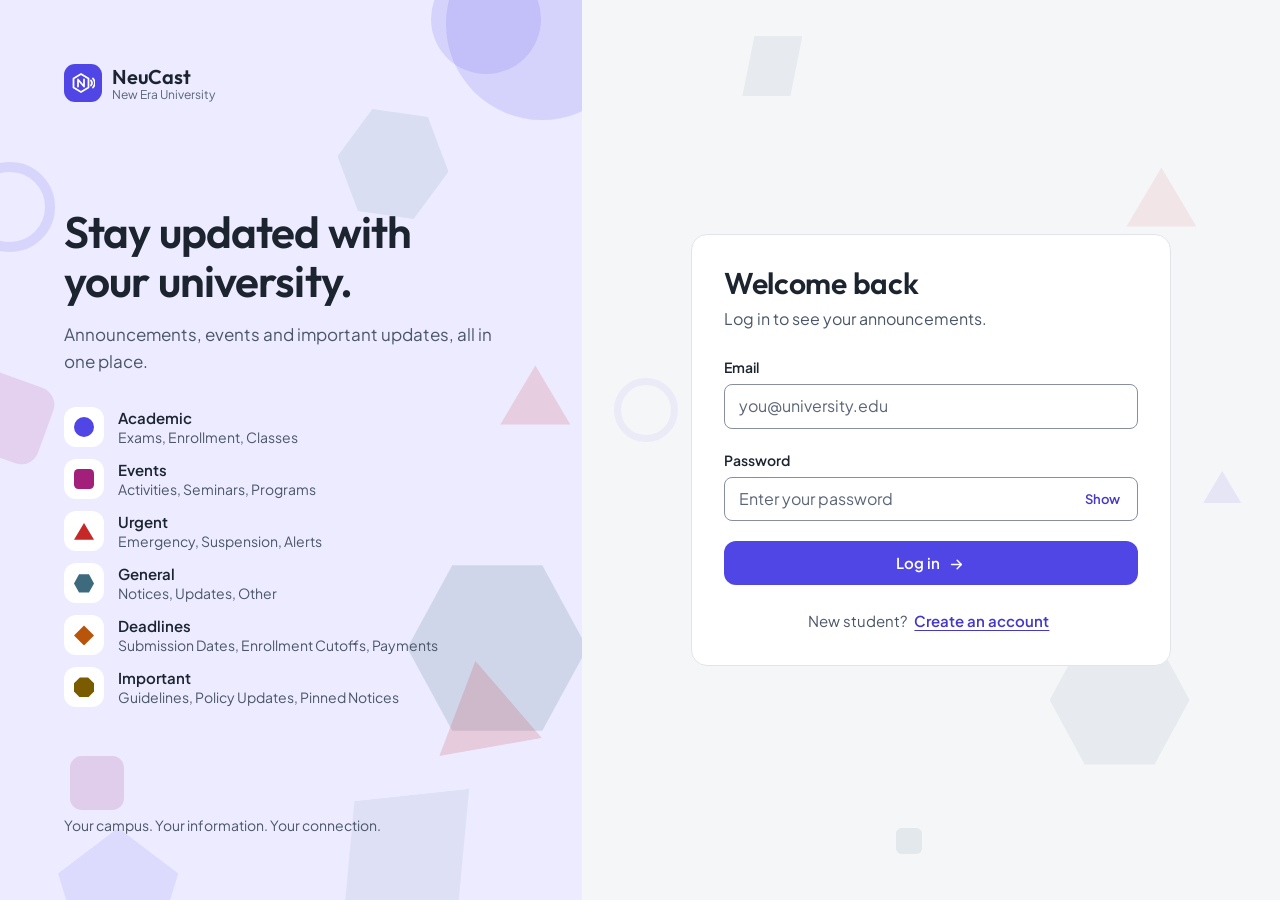
==== commit 0f39b4fc: "Add files via upload" ====
--- a/index.html
+++ b/index.html
@@ -5,7 +5,8 @@
   <meta name="viewport" content="width=device-width, initial-scale=1.0">
   <meta name="theme-color" content="#F5F6F8">
   <title>NeuCast</title>
-  <script src="theme.js"></script>
+  <script src="theme.js"></script>
+  <script src="animations.js"></script>
   <link rel="preconnect" href="https://fonts.googleapis.com">
   <link rel="preconnect" href="https://fonts.gstatic.com" crossorigin>
   <link rel="stylesheet" href="https://fonts.googleapis.com/css2?family=Outfit:wght@500;600&family=Plus+Jakarta+Sans:wght@400;500;600;700&display=swap">
@@ -13,7 +14,8 @@
   <link rel="stylesheet" href="base.css">
   <link rel="stylesheet" href="skeleton.css">
   <link rel="stylesheet" href="components.css">
-  <link rel="stylesheet" href="home.css">
+  <link rel="stylesheet" href="home.css">
+  <link rel="stylesheet" href="animations.css">
 </head>
 
 <body id="top">
--- a/tokens.css
+++ b/tokens.css
@@ -48,6 +48,8 @@
     --cat-events:   #A21F7A; --cat-events-soft:   #FBEAF5; --cat-events-ink:   #8C1A68;
     --cat-urgent:   #C62828; --cat-urgent-soft:   #FDECEC; --cat-urgent-ink:   #A61E1E;
     --cat-general:  #3E6A7E; --cat-general-soft:  #E8F0F3; --cat-general-ink:  #2F566A;
+    --cat-deadlines: #B9540B; --cat-deadlines-soft: #FCEEDF; --cat-deadlines-ink: #8A3F08;
+    --cat-important: #7A5B00; --cat-important-soft: #F5EFD6; --cat-important-ink: #5C4500;
 
     /* --- Shape, spacing, elevation --- */
     --r-sm: 8px;
@@ -108,6 +110,8 @@
     --cat-events:   #F08CCB; --cat-events-soft:   #3A1F33; --cat-events-ink:   #F5B8E0;
     --cat-urgent:   #FF8A80; --cat-urgent-soft:   #3B1F22; --cat-urgent-ink:   #FFB4AE;
     --cat-general:  #8FBACB; --cat-general-soft:  #1F313A; --cat-general-ink:  #B5D3DF;
+    --cat-deadlines: #F2A94E; --cat-deadlines-soft: #3A2A12; --cat-deadlines-ink: #F7C684;
+    --cat-important: #D8C457; --cat-important-soft: #332E0F; --cat-important-ink: #E8D685;
 
     --shadow-pop: 0 12px 36px rgba(0, 0, 0, .5), 0 1px 3px rgba(0, 0, 0, .4);
     --scrim: rgba(4, 6, 10, .66);
@@ -122,6 +126,8 @@
 .c-events   { --c: var(--cat-events);   --c-soft: var(--cat-events-soft);   --c-ink: var(--cat-events-ink); }
 .c-urgent   { --c: var(--cat-urgent);   --c-soft: var(--cat-urgent-soft);   --c-ink: var(--cat-urgent-ink); }
 .c-general  { --c: var(--cat-general);  --c-soft: var(--cat-general-soft);  --c-ink: var(--cat-general-ink); }
+.c-deadlines { --c: var(--cat-deadlines); --c-soft: var(--cat-deadlines-soft); --c-ink: var(--cat-deadlines-ink); }
+.c-important { --c: var(--cat-important); --c-soft: var(--cat-important-soft); --c-ink: var(--cat-important-ink); }
 
 /* Calculator-only shapes are not categories, so they stay neutral */
 .k-rectangle, .k-parallelogram, .k-trapezoid, .k-pentagon { --c: var(--text-2); --c-soft: var(--surface-2); --c-ink: var(--text); }
--- a/base.css
+++ b/base.css
@@ -81,6 +81,8 @@
 .shape.parallelogram { clip-path: polygon(20% 0, 100% 0, 80% 100%, 0 100%); }
 .shape.trapezoid     { clip-path: polygon(20% 0, 80% 0, 100% 100%, 0 100%); }
 .shape.pentagon      { clip-path: polygon(50% 0, 100% 38%, 81% 100%, 19% 100%, 0 38%); }
+.shape.diamond       { clip-path: polygon(50% 0, 100% 50%, 50% 100%, 0 50%); }
+.shape.octagon       { clip-path: polygon(29.3% 0, 70.7% 0, 100% 29.3%, 100% 70.7%, 70.7% 100%, 29.3% 100%, 0 70.7%, 0 29.3%); }
 
 /* A shape sitting in a soft tinted tile: the standard way to show a category */
 .shape-tile {
--- a/components.css
+++ b/components.css
@@ -95,7 +95,7 @@
 .tag--warning { background: var(--warning-soft); color: var(--warning-ink); }
 .tag--danger  { background: var(--danger-soft);  color: var(--danger-ink); }
 .tag--info    { background: var(--info-soft);    color: var(--info-ink); }
-.tag.c-academic, .tag.c-events, .tag.c-urgent, .tag.c-general { background: var(--c-soft); color: var(--c-ink); }
+.tag.c-academic, .tag.c-events, .tag.c-urgent, .tag.c-general, .tag.c-deadlines, .tag.c-important { background: var(--c-soft); color: var(--c-ink); }
 .tag .shape { --s: .75rem; }
 
 /* ---------- Form controls ---------- */
--- a/home.css
+++ b/home.css
@@ -62,6 +62,30 @@
 .filter-label { font-size: .8125rem; font-weight: 600; color: var(--muted); margin-right: .25rem; }
 .filter-row--quiet .chip { border-color: var(--line); min-height: 2rem; font-size: .8125rem; }
 .filter-row--quiet .chip[aria-pressed="true"] { border-color: var(--primary); }
+.chip--toggle { opacity: .75; }
+.chip--toggle:hover { opacity: 1; }
+
+.quick-filters-collapse {
+    display: grid;
+    grid-template-columns: 1fr;
+    grid-template-rows: 1fr;
+    opacity: 1;
+    transition: grid-template-rows var(--dur-2) var(--ease), opacity var(--dur-2) var(--ease);
+}
+.quick-filters-collapse.is-hidden {
+    grid-template-rows: 0fr;
+    opacity: 0;
+    transition: grid-template-rows var(--dur-2) var(--ease), opacity var(--dur-1) var(--ease);
+}
+.quick-filters-inner {
+    display: flex;
+    flex-wrap: wrap;
+    align-items: center;
+    gap: .5rem;
+    min-height: 0;
+    overflow: hidden;
+}
+.quick-filters-collapse.is-hidden .quick-filters-inner { pointer-events: none; }
 .result-count { min-height: 1.25rem; font-size: .875rem; color: var(--muted); }
 
 .notices { display: grid; gap: .75rem; }
--- a/animations.css
+++ b/animations.css
@@ -0,0 +1,463 @@
+/* =====================================================
+   NEUCAST ANIMATIONS  ("Calm Geometry" in motion)
+   Load LAST, after the page stylesheet. Driven by animations.js.
+
+     1. Loading      page loader (morphing shape), top progress bar
+     2. Transitions  page enter / leave, view transitions, tabs, details, theme fade
+     3. Buttons      lift, shine, ripple, icon micro-motion, chips, switch
+     4. Cards        scroll reveal, staggered entrance, hover lift, shape-tile motion
+     5. Geometry     floating background shapes, auth panel shapes, ring draw,
+                     chart grow, calculator morph, calendar markers
+     6. Reduced motion + forced colors
+
+   Every effect respects "reduce motion" (see the end of this file and base.css).
+   Hidden-until-revealed states only apply when html has .nc-anim (set by JS),
+   so the page is fully visible without JavaScript.
+   ===================================================== */
+
+:root {
+    --nc-spring: cubic-bezier(.34, 1.56, .64, 1);
+    --nc-out: cubic-bezier(.16, 1, .3, 1);
+    --nc-dur-3: 420ms;
+    --nc-dur-4: 640ms;
+    --nc-lift-shadow: 0 6px 18px color-mix(in srgb, var(--primary) 22%, transparent), 0 1px 3px rgba(20, 28, 44, .08);
+    --nc-card-shadow: 0 10px 28px rgba(20, 28, 44, .08), 0 2px 6px rgba(20, 28, 44, .05);
+
+    /* 24-point outlines so the loader can morph smoothly between shapes */
+    --nc-circle: polygon(50% 4%, 61.9% 5.6%, 73% 10.2%, 82.5% 17.5%, 89.8% 27%, 94.4% 38.1%, 96% 50%, 94.4% 61.9%, 89.8% 73%, 82.5% 82.5%, 73% 89.8%, 61.9% 94.4%, 50% 96%, 38.1% 94.4%, 27% 89.8%, 17.5% 82.5%, 10.2% 73%, 5.6% 61.9%, 4% 50%, 5.6% 38.1%, 10.2% 27%, 17.5% 17.5%, 27% 10.2%, 38.1% 5.6%);
+    --nc-square: polygon(50% 8%, 61.3% 8%, 74.2% 8%, 92% 8%, 92% 25.8%, 92% 38.7%, 92% 50%, 92% 61.3%, 92% 74.2%, 92% 92%, 74.2% 92%, 61.3% 92%, 50% 92%, 38.7% 92%, 25.8% 92%, 8% 92%, 8% 74.2%, 8% 61.3%, 8% 50%, 8% 38.7%, 8% 25.8%, 8% 8%, 25.8% 8%, 38.7% 8%);
+    --nc-triangle: polygon(50% 6%, 60.1% 24.4%, 65.7% 34.7%, 69.8% 42.2%, 73.3% 48.5%, 76.7% 54.8%, 80.7% 62%, 85.9% 71.6%, 94.8% 87.9%, 78% 90%, 66.2% 90%, 57.5% 90%, 50% 90%, 42.5% 90%, 33.8% 90%, 22% 90%, 5.2% 87.9%, 14.1% 71.6%, 19.3% 62%, 23.3% 54.8%, 26.7% 48.5%, 30.2% 42.2%, 34.3% 34.7%, 39.9% 24.4%);
+    --nc-hexagon: polygon(50% 6%, 61.8% 6%, 74.1% 8.2%, 80.2% 19.8%, 85.3% 29.6%, 90.3% 39.2%, 96% 50%, 90.3% 60.8%, 85.3% 70.4%, 80.2% 80.2%, 74.1% 91.8%, 61.8% 94%, 50% 94%, 38.2% 94%, 25.9% 91.8%, 19.8% 80.2%, 14.7% 70.4%, 9.7% 60.8%, 4% 50%, 9.7% 39.2%, 14.7% 29.6%, 19.8% 19.8%, 25.9% 8.2%, 38.2% 6%);
+}
+:root[data-theme="dark"] {
+    --nc-lift-shadow: 0 6px 20px color-mix(in srgb, var(--primary) 26%, transparent), 0 1px 3px rgba(0, 0, 0, .4);
+    --nc-card-shadow: 0 12px 30px rgba(0, 0, 0, .38), 0 2px 6px rgba(0, 0, 0, .3);
+}
+
+/* =====================================================
+   1. LOADING
+   ===================================================== */
+
+/* Page loader: drawn with html::before / ::after so it is on screen from the very first paint */
+html.nc-loading::before, html.nc-loaded::before {
+    content: ""; position: fixed; inset: 0; z-index: 9998;
+    background:
+        radial-gradient(circle at 50% 46%, color-mix(in srgb, var(--primary) 10%, transparent), transparent 42%),
+        var(--canvas);
+    transition: opacity 360ms var(--ease), visibility 0s linear 360ms;
+}
+html.nc-loading::after, html.nc-loaded::after {
+    content: ""; position: fixed; z-index: 9999; top: 50%; left: 50%;
+    width: 3.25rem; height: 3.25rem; margin: -1.625rem 0 0 -1.625rem;
+    background: var(--cat-academic);
+    clip-path: var(--nc-circle);
+    animation: nc-morph 2.4s var(--ease) infinite, nc-loader-spin 2.4s var(--ease) infinite;
+    transition: opacity 260ms var(--ease), transform 260ms var(--ease), visibility 0s linear 360ms;
+}
+html.nc-loaded::before, html.nc-loaded::after { opacity: 0; visibility: hidden; pointer-events: none; }
+html.nc-loaded::after { transform: scale(.6); }
+
+@keyframes nc-morph {
+    0%, 18%   { clip-path: var(--nc-circle);   background: var(--cat-academic); }
+    25%, 43%  { clip-path: var(--nc-square);   background: var(--cat-events); }
+    50%, 68%  { clip-path: var(--nc-triangle); background: var(--cat-urgent); }
+    75%, 93%  { clip-path: var(--nc-hexagon);  background: var(--cat-general); }
+    100%      { clip-path: var(--nc-circle);   background: var(--cat-academic); }
+}
+@keyframes nc-loader-spin {
+    0%, 18%  { transform: rotate(0deg) scale(1); }
+    22%      { transform: rotate(45deg) scale(.86); }
+    25%, 43% { transform: rotate(90deg) scale(1); }
+    47%      { transform: rotate(135deg) scale(.86); }
+    50%, 68% { transform: rotate(180deg) scale(1); }
+    72%      { transform: rotate(225deg) scale(.86); }
+    75%, 93% { transform: rotate(270deg) scale(1); }
+    97%      { transform: rotate(315deg) scale(.86); }
+    100%     { transform: rotate(360deg) scale(1); }
+}
+
+/* Thin progress bar at the very top while anything on the page is aria-busy */
+.nc-topbar {
+    position: fixed; top: 0; left: 0; right: 0; z-index: 400; height: 3px; overflow: hidden;
+    pointer-events: none; opacity: 0; transition: opacity 300ms var(--ease);
+}
+.nc-topbar.is-active { opacity: 1; }
+.nc-topbar::before {
+    content: ""; position: absolute; top: 0; bottom: 0; left: 0; width: 40%;
+    background: linear-gradient(90deg, transparent, var(--cat-academic), var(--cat-events), var(--cat-urgent), transparent);
+    border-radius: var(--r-pill);
+    animation: nc-topbar 1.2s var(--ease) infinite;
+}
+@keyframes nc-topbar { from { transform: translateX(-100%); } to { transform: translateX(260%); } }
+
+/* Skeleton blocks breathe slightly while they shimmer */
+.sk-notice, .sk-stat, .sk-ring, .sk-row { animation: nc-breathe 1.8s ease-in-out infinite; }
+@keyframes nc-breathe { 50% { opacity: .72; } }
+
+/* Busy button: geometric spinner (a square that turns into a circle as it spins) */
+.is-busy::before {
+    width: .75em; height: .75em; border-radius: 2px; border: 0; background: currentColor;
+    animation: nc-busy 1s var(--ease) infinite;
+}
+@keyframes nc-busy {
+    0%   { transform: rotate(0); border-radius: 2px; }
+    50%  { transform: rotate(180deg) scale(.7); border-radius: 50%; }
+    100% { transform: rotate(360deg); border-radius: 2px; }
+}
+
+/* =====================================================
+   2. TRANSITIONS
+   ===================================================== */
+
+/* Cross-page transition (Chrome/Edge 126+, Safari 18.2+). Others use the fallback below. */
+@view-transition { navigation: auto; }
+::view-transition-old(root) { animation: nc-vt-out 220ms var(--ease) both; }
+::view-transition-new(root) { animation: nc-vt-in 380ms var(--nc-out) backwards; }
+@keyframes nc-vt-out { to { opacity: 0; transform: translateY(-8px) scale(.995); } }
+@keyframes nc-vt-in  { from { opacity: 0; transform: translateY(12px); } }
+
+/* Fallback page enter / leave (browsers without cross-document view transitions) */
+html.nc-ready:not(.nc-vt) body { animation: nc-page-in var(--nc-dur-3) var(--nc-out) backwards; }
+html.nc-leaving body { opacity: 0; transform: translateY(-6px); transition: opacity 200ms var(--ease), transform 200ms var(--ease); }
+@keyframes nc-page-in { from { opacity: 0; } }
+
+/* Header slides down once on load */
+html.nc-ready .site-header { animation: nc-drop var(--nc-dur-3) var(--nc-out) backwards; }
+@keyframes nc-drop { from { transform: translateY(-100%); opacity: 0; } }
+
+/* Mobile menu opens with a soft drop */
+.topnav.is-open { animation: nc-menu var(--dur-2) var(--nc-out) backwards; transform-origin: top; }
+.topnav.is-open .nav-link { animation: nc-rise var(--nc-dur-3) var(--nc-out) backwards; }
+.topnav.is-open .nav-link:nth-child(2) { animation-delay: 40ms; }
+.topnav.is-open .nav-link:nth-child(3) { animation-delay: 80ms; }
+.topnav.is-open .nav-link:nth-child(4) { animation-delay: 120ms; }
+@keyframes nc-menu { from { opacity: 0; transform: scaleY(.92); } }
+
+/* Admin tabs: the panel that becomes visible slides in */
+.tab-panel:not([hidden]) { animation: nc-rise var(--nc-dur-3) var(--nc-out) backwards; }
+
+/* Admin tabs: the underline fades in and the icon hops */
+.tabs { overflow-y: hidden; }
+.tab-btn { transition: background-color var(--dur-1) linear, color var(--dur-1) linear, border-color var(--nc-dur-3) var(--ease); }
+.tab-btn .icon { transition: transform var(--nc-dur-3) var(--nc-spring); }
+.tab-btn:hover .icon { transform: translateY(-2px) scale(1.1); }
+.tab-btn[aria-selected="true"] .icon { animation: nc-pop-soft var(--nc-dur-3) var(--nc-spring); }
+
+/* Collapsible panels open smoothly */
+details[open] > .panel__body,
+.calc-steps[open] > #calcSteps,
+.about details[open] > p { animation: nc-rise var(--nc-dur-3) var(--nc-out) backwards; }
+
+/* Pop-ups: springier entrance, and a short exit (a ghost copy made by animations.js) */
+.modal__dialog { animation: nc-dialog-in var(--nc-dur-3) var(--nc-spring) backwards; }
+@keyframes nc-dialog-in { from { opacity: 0; transform: translateY(18px) scale(.96); } }
+.modal.nc-modal-ghost { pointer-events: none; animation: nc-fade-out 200ms var(--ease) forwards; }
+.modal.nc-modal-ghost .modal__dialog { animation: nc-dialog-out 200ms var(--ease) forwards; }
+@keyframes nc-fade-out { to { opacity: 0; } }
+@keyframes nc-dialog-out { to { opacity: 0; transform: translateY(12px) scale(.97); } }
+@media (max-width: 40rem) {
+    .modal__dialog { animation: nc-sheet-in var(--nc-dur-3) var(--nc-out) backwards; }
+    .modal.nc-modal-ghost .modal__dialog { animation: nc-sheet-out 220ms var(--ease) forwards; }
+    @keyframes nc-sheet-in { from { transform: translateY(100%); } }
+    @keyframes nc-sheet-out { to { transform: translateY(100%); } }
+}
+
+/* Toasts bounce in */
+.toast { animation: nc-toast-in var(--nc-dur-3) var(--nc-spring) backwards; }
+@keyframes nc-toast-in { from { opacity: 0; transform: translateY(16px) scale(.94); } }
+
+/* Status banners slide in when they appear */
+.login-message:not([hidden]), .alert { animation: nc-rise var(--nc-dur-3) var(--nc-out) backwards; }
+.login-message.error:not([hidden]) { animation: nc-rise var(--nc-dur-3) var(--nc-out) backwards, nc-shake 420ms var(--ease) 120ms; }
+.field.has-error .input { animation: nc-shake 380ms var(--ease); }
+@keyframes nc-shake {
+    20% { transform: translateX(-5px); } 40% { transform: translateX(4px); }
+    60% { transform: translateX(-3px); } 80% { transform: translateX(2px); }
+}
+
+/* Theme switch: colors fade instead of snapping (class set for ~0.5s by animations.js) */
+html.nc-theming *, html.nc-theming *::before, html.nc-theming *::after {
+    transition: background-color 450ms var(--ease), color 450ms var(--ease), border-color 450ms var(--ease), fill 450ms var(--ease), stroke 450ms var(--ease) !important;
+}
+
+/* =====================================================
+   3. BUTTONS
+   ===================================================== */
+
+.btn {
+    position: relative; overflow: hidden; isolation: isolate;
+    transition: background-color var(--dur-1) linear, border-color var(--dur-1) linear, color var(--dur-1) linear,
+                transform var(--dur-2) var(--nc-spring), box-shadow var(--dur-2) var(--ease);
+}
+.btn:hover { transform: translateY(-2px); box-shadow: var(--nc-lift-shadow); }
+.btn--secondary:hover, .btn--ghost:hover, .btn--danger:hover { box-shadow: var(--nc-card-shadow); }
+.btn--ghost:hover { box-shadow: none; }
+.btn:active { transform: translateY(0) scale(.97); box-shadow: none; transition-duration: 80ms; }
+
+/* Shine sweep across filled buttons on hover */
+.btn:not(.btn--secondary):not(.btn--ghost):not(.btn--danger)::after {
+    content: ""; position: absolute; inset: 0; z-index: -1; pointer-events: none;
+    background: linear-gradient(110deg, transparent 30%, rgba(255, 255, 255, .28) 50%, transparent 70%);
+    transform: translateX(-110%);
+}
+.btn:not(.btn--secondary):not(.btn--ghost):not(.btn--danger):hover::after { animation: nc-shine 700ms var(--ease); }
+@keyframes nc-shine { to { transform: translateX(110%); } }
+
+/* Icons inside buttons get a small nudge */
+.btn .icon { transition: transform var(--dur-2) var(--nc-spring); }
+.btn:hover .icon { transform: translateX(2px); }
+#loginBtn:hover .icon, .btn:hover [data-icon="arrowright"] .icon, .btn:hover [data-icon="send"] .icon { transform: translateX(4px); }
+.btn:hover [data-icon="arrowleft"] .icon { transform: translateX(-4px); }
+.btn:hover [data-icon="check"] .icon, .btn:hover [data-icon="checkcircle"] .icon { transform: scale(1.18) rotate(-8deg); }
+.btn:hover [data-icon="plus"] .icon { transform: rotate(90deg); }
+.btn:hover [data-icon="logout"] .icon { transform: translateX(3px); }
+
+/* Round icon buttons */
+.icon-btn { transition: background-color var(--dur-1) linear, color var(--dur-1) linear, transform var(--dur-2) var(--nc-spring); }
+.icon-btn:hover { transform: scale(1.08); }
+.icon-btn:active { transform: scale(.92); transition-duration: 80ms; }
+.icon-btn .icon { transition: transform var(--nc-dur-3) var(--nc-spring); }
+#settingsBtn:hover .icon { transform: rotate(90deg); }
+#calPrev:hover .icon { transform: translateX(-3px); }
+#calNext:hover .icon { transform: translateX(3px); }
+[data-close]:hover .icon { transform: rotate(90deg); }
+#bellBtn:hover .icon { animation: nc-ring 700ms var(--ease); transform-origin: 50% 10%; }
+#bellBtn:has(.bell-count:not([hidden])) .icon { animation: nc-ring 900ms var(--ease) 1s 3; transform-origin: 50% 10%; }
+@keyframes nc-ring {
+    10% { transform: rotate(16deg); } 25% { transform: rotate(-14deg); } 40% { transform: rotate(10deg); }
+    55% { transform: rotate(-6deg); } 70% { transform: rotate(3deg); } 100% { transform: rotate(0); }
+}
+
+/* Counter badges pop when they appear */
+.bell-count:not([hidden]), .nav-badge:not([hidden]), .tab-btn .tag { animation: nc-pop var(--nc-dur-3) var(--nc-spring) backwards; }
+.bell-count:not([hidden]) { animation: nc-pop var(--nc-dur-3) var(--nc-spring) backwards, nc-pulse 2.4s ease-out 1s infinite; }
+@keyframes nc-pop { from { transform: scale(0); } }
+@keyframes nc-pulse { 0% { box-shadow: 0 0 0 0 color-mix(in srgb, var(--danger) 55%, transparent); } 70%, 100% { box-shadow: 0 0 0 7px transparent; } }
+
+/* Text links: underline slides */
+.link-btn { transition: color var(--dur-1) linear, text-decoration-color var(--dur-2) var(--ease); }
+.nav-link { position: relative; transition: background-color var(--dur-1) linear, color var(--dur-1) linear; }
+
+/* Chips, calculator shapes, segmented control */
+.chip, .calc-shape, .segmented label, .rec-item, .cal-day {
+    transition: background-color var(--dur-1) linear, border-color var(--dur-1) linear, color var(--dur-1) linear,
+                transform var(--dur-2) var(--nc-spring), box-shadow var(--dur-2) var(--ease);
+}
+.chip:hover, .calc-shape:hover { transform: translateY(-1px); }
+.chip:active, .calc-shape:active, .segmented label:active, .cal-day:active { transform: scale(.94); transition-duration: 80ms; }
+.chip[aria-pressed="true"], .calc-shape[aria-pressed="true"] { animation: nc-pop-soft var(--nc-dur-3) var(--nc-spring); }
+@keyframes nc-pop-soft { 0% { transform: scale(.92); } 100% { transform: scale(1); } }
+.chip .shape, .calc-shape .shape { transition: transform var(--nc-dur-3) var(--nc-spring); }
+.chip:hover .shape, .calc-shape:hover .shape { transform: rotate(90deg) scale(1.15); }
+.chip:hover .shape.circle, .calc-shape:hover .shape.circle { transform: scale(1.3); }
+.chip:hover .shape.triangle, .calc-shape:hover .shape.triangle { transform: rotate(120deg) scale(1.1); }
+.chip:hover .shape.hexagon, .calc-shape:hover .shape.hexagon { transform: rotate(60deg) scale(1.15); }
+.segmented input:checked + label { animation: nc-pop-soft var(--nc-dur-3) var(--nc-spring); }
+
+/* Calendar days */
+.cal-day:hover { transform: scale(1.08); }
+.cal-day.selected { animation: nc-pop-soft var(--nc-dur-3) var(--nc-spring); }
+.cal-day.today::after {
+    content: ""; position: absolute; inset: -1px; border-radius: inherit; border: 1px solid var(--primary);
+    animation: nc-today 2.6s ease-out infinite; pointer-events: none;
+}
+@keyframes nc-today { 0% { opacity: .7; transform: scale(1); } 70%, 100% { opacity: 0; transform: scale(1.25); } }
+
+/* Switch: the knob squashes as it travels */
+.switch::before { transition: transform var(--nc-dur-3) var(--nc-spring), width var(--dur-2) var(--ease); }
+.switch:active::before { width: 1.5rem; }
+.switch:checked:active::before { transform: translateX(.875rem); }
+
+/* Inputs: focus ring grows in */
+.input:focus, .input:focus-visible { animation: nc-focus var(--dur-2) var(--nc-out); }
+@keyframes nc-focus { from { box-shadow: 0 0 0 0 var(--primary-soft), 0 0 0 1px var(--focus); } }
+.search .search__icon { transition: transform var(--dur-2) var(--nc-spring), color var(--dur-1) linear; }
+.search:focus-within .search__icon { color: var(--primary); transform: translateY(-50%) scale(1.12) rotate(-10deg); }
+
+/* Ripple (spans added by animations.js inside a clipping host) */
+.nc-ripple-host { position: absolute; inset: 0; overflow: hidden; border-radius: inherit; pointer-events: none; z-index: 0; }
+.nc-ripple {
+    position: absolute; border-radius: 50%; pointer-events: none;
+    background: currentColor; opacity: .22; transform: scale(0);
+    animation: nc-ripple 600ms var(--nc-out) forwards;
+}
+@keyframes nc-ripple { to { transform: scale(1); opacity: 0; } }
+
+/* =====================================================
+   4. CARDS AND SECTIONS
+   ===================================================== */
+
+/* Scroll reveal: sections rise into place as they enter the screen */
+html.nc-anim .nc-reveal { opacity: 0; transform: translateY(22px); }
+html.nc-anim .nc-reveal.nc-in {
+    opacity: 1; transform: none;
+    transition: opacity var(--nc-dur-4) var(--nc-out), transform var(--nc-dur-4) var(--nc-out);
+    transition-delay: calc(var(--nc-d, 0) * 70ms);
+}
+html.nc-anim .nc-reveal.nc-reveal--left { transform: translateX(-24px); }
+html.nc-anim .nc-reveal.nc-reveal--scale { transform: scale(.94); }
+html.nc-anim .nc-reveal.nc-in { transform: none; }
+
+/* Staggered entrance for freshly drawn lists (announcements, admin rows, questions...) */
+.nc-enter { animation: nc-card-in 520ms var(--nc-out) backwards; animation-delay: calc(var(--i, 0) * 55ms); }
+@keyframes nc-card-in { from { opacity: 0; transform: translateY(16px) scale(.985); } }
+.nc-enter-pop { animation: nc-pop-in 420ms var(--nc-spring) backwards; animation-delay: calc(var(--i, 0) * 12ms); }
+@keyframes nc-pop-in { from { opacity: 0; transform: scale(.6); } }
+@keyframes nc-rise { from { opacity: 0; transform: translateY(10px); } }
+
+/* Cards lift on hover */
+.notice, .stat, .admin-item, .student-item, .question-item, .q-item, .contact-item, .geo-card, .chart-item, .panel.progress, .needs {
+    transition: border-color var(--dur-1) linear, transform var(--nc-dur-3) var(--nc-out), box-shadow var(--nc-dur-3) var(--nc-out);
+}
+.notice:hover, .stat:hover, .admin-item:hover, .student-item:hover, .question-item:hover, .geo-card:hover, .chart-item:hover {
+    transform: translateY(-3px); box-shadow: var(--nc-card-shadow);
+}
+.q-item:hover, .contact-item:hover, .rec-item:hover { transform: translateX(3px); }
+.auth-card { transition: box-shadow var(--nc-dur-3) var(--nc-out); }
+.auth-card:focus-within { box-shadow: var(--nc-card-shadow); }
+
+/* Spotlight that follows the pointer across a card (position set by animations.js) */
+.notice, .stat, .auth-card { position: relative; }
+.notice::before, .stat::before {
+    content: ""; position: absolute; inset: 0; border-radius: inherit; pointer-events: none;
+    background: radial-gradient(240px circle at var(--mx, 50%) var(--my, 50%), color-mix(in srgb, var(--c, var(--primary)) 9%, transparent), transparent 70%);
+    opacity: 0; transition: opacity var(--nc-dur-3) var(--ease);
+}
+.notice:hover::before, .stat:hover::before { opacity: 1; }
+.notice > *, .stat > * { position: relative; }
+
+/* Unread cards: the colored edge glows gently */
+.notice.unread { animation: nc-unread 3s ease-in-out infinite; }
+.notice.unread.nc-enter { animation: nc-card-in 520ms var(--nc-out) calc(var(--i, 0) * 55ms) backwards, nc-unread 3s ease-in-out 1s infinite; }
+@keyframes nc-unread { 50% { box-shadow: -3px 0 14px -6px var(--c); } }
+.notice.pinned > .shape-tile::after {
+    content: ""; position: absolute; inset: -3px; border-radius: calc(var(--r) + 3px); border: 2px dashed var(--c);
+    opacity: .45; animation: spin 14s linear infinite;
+}
+
+/* Shape tiles: each shape moves in its own way when its card is hovered */
+.shape-tile { position: relative; transition: transform var(--nc-dur-3) var(--nc-spring), background-color var(--dur-1) linear; }
+.shape-tile .shape { transition: transform var(--nc-dur-4) var(--nc-spring), border-radius var(--nc-dur-4) var(--nc-spring); }
+:is(.notice, .stat, .geo-card, .auth-legend li, .rec-item, .admin-item):hover .shape-tile { transform: scale(1.08) rotate(-4deg); }
+:is(.notice, .stat, .geo-card, .auth-legend li, .rec-item, .admin-item):hover .shape-tile .shape.circle   { transform: scale(1.25); }
+:is(.notice, .stat, .geo-card, .auth-legend li, .rec-item, .admin-item):hover .shape-tile .shape.square   { transform: rotate(90deg); border-radius: 50%; }
+:is(.notice, .stat, .geo-card, .auth-legend li, .rec-item, .admin-item):hover .shape-tile .shape.triangle { transform: rotate(120deg) scale(1.08); }
+:is(.notice, .stat, .geo-card, .auth-legend li, .rec-item, .admin-item):hover .shape-tile .shape.hexagon  { transform: rotate(180deg) scale(1.1); }
+
+/* Empty states: the shape bobs */
+.empty .shape-tile { animation: nc-float 3.2s ease-in-out infinite; }
+.empty .shape-tile .shape { animation: nc-spin-slow 9s linear infinite; }
+
+/* Brand mark */
+.brand-mark { transition: transform var(--nc-dur-3) var(--nc-spring), border-radius var(--nc-dur-3) var(--nc-spring); }
+.brand:hover .brand-mark { transform: rotate(-12deg) scale(1.08); border-radius: 50%; }
+html.nc-ready .brand-mark { animation: nc-brand-in var(--nc-dur-4) var(--nc-spring) 120ms backwards; }
+@keyframes nc-brand-in { from { transform: scale(0) rotate(-180deg); border-radius: 50%; } }
+
+/* Greeting text rises word-free, as one block, with its subtitle following */
+html.nc-ready .intro h1, html.nc-ready .auth-card h1, html.nc-ready .admin-title { animation: nc-rise var(--nc-dur-4) var(--nc-out) 80ms backwards; }
+html.nc-ready .intro__sub, html.nc-ready .auth-sub { animation: nc-rise var(--nc-dur-4) var(--nc-out) 160ms backwards; }
+
+/* =====================================================
+   5. GEOMETRY
+   ===================================================== */
+
+/* Floating background shapes (layer added by animations.js) */
+.nc-geo {
+    position: fixed; inset: 0; z-index: -1; overflow: hidden; pointer-events: none;
+    transform: translate3d(var(--px, 0), var(--py, 0), 0); transition: transform 1.2s var(--nc-out);
+}
+.nc-geo__s {
+    position: absolute; display: block; width: var(--sz); height: var(--sz);
+    background: var(--c); opacity: var(--o, .09);
+    animation: nc-drift var(--t, 22s) ease-in-out var(--dl, 0s) infinite alternate, nc-spin-slow calc(var(--t, 22s) * 2) linear infinite;
+}
+:root[data-theme="dark"] .nc-geo__s { opacity: calc(var(--o, .09) * .9); }
+.nc-geo__s.circle   { border-radius: 50%; }
+.nc-geo__s.square   { border-radius: 22%; }
+.nc-geo__s.triangle { clip-path: polygon(50% 8%, 100% 92%, 0 92%); }
+.nc-geo__s.hexagon  { clip-path: polygon(25% 4%, 75% 4%, 100% 50%, 75% 96%, 25% 96%, 0 50%); }
+.nc-geo__s.pentagon { clip-path: polygon(50% 0, 100% 38%, 81% 100%, 19% 100%, 0 38%); }
+.nc-geo__s.ring     { background: transparent; border: calc(var(--sz) * .12) solid var(--c); border-radius: 50%; }
+.nc-geo__s.parallelogram { clip-path: polygon(20% 0, 100% 0, 80% 100%, 0 100%); }
+@keyframes nc-drift {
+    0%   { translate: 0 0; }
+    33%  { translate: var(--dx, 40px) calc(var(--dy, 30px) * -1); }
+    66%  { translate: calc(var(--dx, 40px) * -.6) var(--dy, 30px); }
+    100% { translate: calc(var(--dx, 40px) * .4) calc(var(--dy, 30px) * .5); }
+}
+@keyframes nc-spin-slow { to { rotate: 360deg; } }
+@keyframes nc-float { 50% { transform: translateY(-6px); } }
+
+/* Auth pages: shapes float in the colored side panel */
+.auth-aside { position: relative; overflow: clip; }
+.auth-aside__inner { z-index: 1; }
+.auth-aside .nc-geo { position: absolute; z-index: 0; }
+.auth-aside .nc-geo__s { opacity: var(--o, .16); }
+html.nc-ready .auth-aside__title { animation: nc-rise var(--nc-dur-4) var(--nc-out) 120ms backwards; }
+html.nc-ready .auth-aside__text  { animation: nc-rise var(--nc-dur-4) var(--nc-out) 220ms backwards; }
+html.nc-ready .auth-legend li { animation: nc-slide-in var(--nc-dur-4) var(--nc-out) backwards; }
+html.nc-ready .auth-legend li:nth-child(1) { animation-delay: 320ms; }
+html.nc-ready .auth-legend li:nth-child(2) { animation-delay: 400ms; }
+html.nc-ready .auth-legend li:nth-child(3) { animation-delay: 480ms; }
+html.nc-ready .auth-legend li:nth-child(4) { animation-delay: 560ms; }
+@keyframes nc-slide-in { from { opacity: 0; transform: translateX(-20px); } }
+.auth-legend .shape-tile { animation: nc-float 3.6s ease-in-out infinite; }
+.auth-legend li:nth-child(2) .shape-tile { animation-delay: -.9s; }
+.auth-legend li:nth-child(3) .shape-tile { animation-delay: -1.8s; }
+.auth-legend li:nth-child(4) .shape-tile { animation-delay: -2.7s; }
+.auth-legend li { transition: transform var(--nc-dur-3) var(--nc-out); }
+.auth-legend li:hover { transform: translateX(6px); }
+
+/* Progress ring draws itself (first time only; class added by animations.js) */
+.nc-ring-intro .ring-fill { animation: nc-ring-draw 1.1s var(--nc-out) 200ms backwards; }
+@keyframes nc-ring-draw { from { stroke-dasharray: 0 400; } }
+.ring-fill.is-done { animation: nc-ring-done 1.4s var(--ease) 1.2s; }
+@keyframes nc-ring-done { 50% { stroke-width: 9; } }
+
+/* Admin chart: shapes grow up from the baseline */
+.chart-shape { transform-origin: 50% 100%; }
+.nc-chart-intro .chart-shape { animation: nc-grow 800ms var(--nc-spring) backwards; }
+.nc-chart-intro .chart-item:nth-child(2) .chart-shape { animation-delay: 90ms; }
+.nc-chart-intro .chart-item:nth-child(3) .chart-shape { animation-delay: 180ms; }
+.nc-chart-intro .chart-item:nth-child(4) .chart-shape { animation-delay: 270ms; }
+@keyframes nc-grow { from { transform: scale(0); opacity: 0; } }
+.chart-item:hover .chart-shape { animation: nc-wobble 600ms var(--nc-spring); }
+@keyframes nc-wobble { 30% { transform: scale(1.08, .92); } 60% { transform: scale(.95, 1.05); } }
+
+/* Meters fill from empty */
+.meter > span { animation: nc-meter 900ms var(--nc-out) 150ms backwards; transform-origin: left; }
+@keyframes nc-meter { from { transform: scaleX(0); } }
+
+/* Geometry calculator: the preview shape morphs in when you pick a new shape */
+.calc-preview .shape { transition: width var(--nc-dur-3) var(--nc-out), height var(--nc-dur-3) var(--nc-out); }
+.calc-preview.nc-morph .shape { animation: nc-shape-in 620ms var(--nc-spring) backwards; }
+@keyframes nc-shape-in { from { opacity: 0; transform: scale(.2) rotate(-200deg); } }
+.calc-result strong { display: inline-block; }
+.calc-result strong.nc-bump { animation: nc-bump 380ms var(--nc-spring); }
+@keyframes nc-bump { 40% { transform: scale(1.12); color: var(--primary); } }
+
+/* Calendar: little shape markers pop in */
+.nc-enter-pop .cal-shapes .shape { animation: nc-pop 360ms var(--nc-spring) backwards; animation-delay: calc(var(--i, 0) * 12ms + 150ms); }
+
+/* =====================================================
+   6. ACCESSIBILITY
+   ===================================================== */
+@media (prefers-reduced-motion: reduce) {
+    html.nc-loading::after, html.nc-loaded::after { animation: none; }
+    html.nc-anim .nc-reveal { opacity: 1; transform: none; }
+    .nc-geo { display: none; }
+    .nc-ripple-host { display: none; }
+    .btn:hover, .icon-btn:hover, .chip:hover, .cal-day:hover,
+    .notice:hover, .stat:hover, .admin-item:hover, .student-item:hover, .question-item:hover,
+    .geo-card:hover, .chart-item:hover, .q-item:hover, .contact-item:hover, .rec-item:hover, .auth-legend li:hover { transform: none; }
+    ::view-transition-old(root), ::view-transition-new(root) { animation: none; }
+}
+@media (forced-colors: active) {
+    .nc-geo, .nc-ripple-host, .nc-topbar, html.nc-loading::after, html.nc-loaded::after { display: none; }
+    .notice::before, .stat::before { display: none; }
+}
+@media print {
+    .nc-geo, .nc-topbar { display: none; }
+    html.nc-loading::before, html.nc-loading::after, html.nc-loaded::after { display: none; }
+}
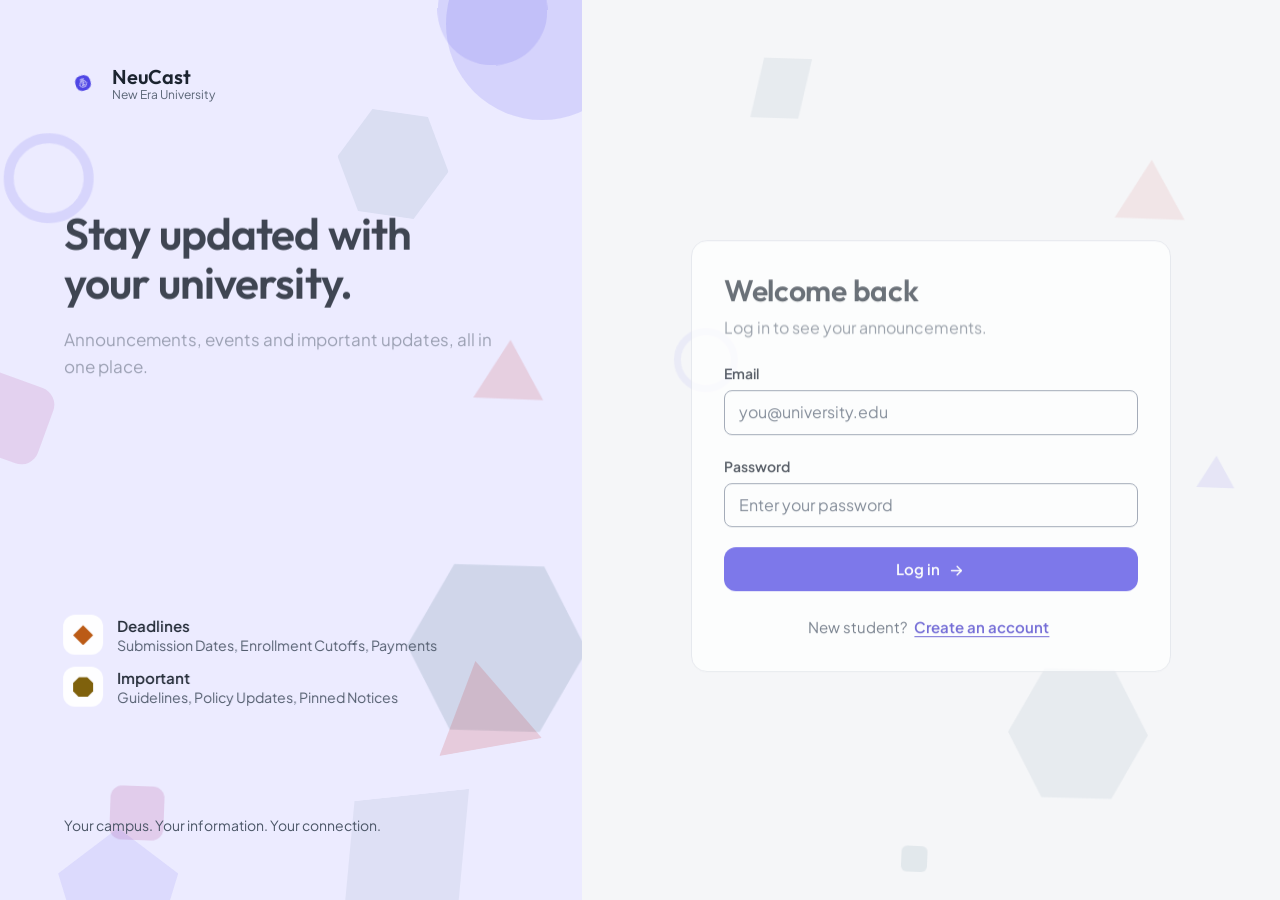
==== commit 5f2738fc: "Add files via upload" ====
--- a/index.html
+++ b/index.html
@@ -5,7 +5,7 @@
   <meta name="viewport" content="width=device-width, initial-scale=1.0">
   <meta name="theme-color" content="#F5F6F8">
   <title>NeuCast</title>
-  <script src="theme.js"></script>
+  <script src="theme.js"></script>
   <script src="animations.js"></script>
   <link rel="preconnect" href="https://fonts.googleapis.com">
   <link rel="preconnect" href="https://fonts.gstatic.com" crossorigin>
@@ -14,7 +14,7 @@
   <link rel="stylesheet" href="base.css">
   <link rel="stylesheet" href="skeleton.css">
   <link rel="stylesheet" href="components.css">
-  <link rel="stylesheet" href="home.css">
+  <link rel="stylesheet" href="home.css">
   <link rel="stylesheet" href="animations.css">
 </head>
 
@@ -32,7 +32,9 @@
       </a>
 
       <nav id="mainNav" class="topnav" aria-label="Main">
-        <a href="#announcements" class="nav-link js-show">Announcements</a>
+        <a href="#announcements" class="nav-link js-show" aria-current="page">Announcements</a>
+        <a href="archive.html" class="nav-link">Archive</a>
+        <a href="feedback.html" class="nav-link">Feedback</a>
         <button type="button" class="nav-link" id="navRecovery" hidden>Needs you <span id="recoveryBadge" class="nav-badge" hidden>0</span></button>
         <button type="button" class="nav-link" id="navQuestions">Questions <span id="questionsBadge" class="nav-badge" hidden>0</span></button>
         <button type="button" class="nav-link" id="navAbout">About</button>
--- a/tokens.css
+++ b/tokens.css
@@ -50,6 +50,8 @@
     --cat-general:  #3E6A7E; --cat-general-soft:  #E8F0F3; --cat-general-ink:  #2F566A;
     --cat-deadlines: #B9540B; --cat-deadlines-soft: #FCEEDF; --cat-deadlines-ink: #8A3F08;
     --cat-important: #7A5B00; --cat-important-soft: #F5EFD6; --cat-important-ink: #5C4500;
+    --cat-careers: #0E7C66; --cat-careers-soft: #E3F5F0; --cat-careers-ink: #0B5F4F;
+    --cat-safety:  #B3261E; --cat-safety-soft:  #FDECEA; --cat-safety-ink:  #8E1D17;
 
     /* --- Shape, spacing, elevation --- */
     --r-sm: 8px;
@@ -112,6 +114,8 @@
     --cat-general:  #8FBACB; --cat-general-soft:  #1F313A; --cat-general-ink:  #B5D3DF;
     --cat-deadlines: #F2A94E; --cat-deadlines-soft: #3A2A12; --cat-deadlines-ink: #F7C684;
     --cat-important: #D8C457; --cat-important-soft: #332E0F; --cat-important-ink: #E8D685;
+    --cat-careers: #5FD9BE; --cat-careers-soft: #10332B; --cat-careers-ink: #9BEBD8;
+    --cat-safety:  #FF8A80; --cat-safety-soft:  #3B1F22; --cat-safety-ink:  #FFB4AE;
 
     --shadow-pop: 0 12px 36px rgba(0, 0, 0, .5), 0 1px 3px rgba(0, 0, 0, .4);
     --scrim: rgba(4, 6, 10, .66);
@@ -128,6 +132,10 @@
 .c-general  { --c: var(--cat-general);  --c-soft: var(--cat-general-soft);  --c-ink: var(--cat-general-ink); }
 .c-deadlines { --c: var(--cat-deadlines); --c-soft: var(--cat-deadlines-soft); --c-ink: var(--cat-deadlines-ink); }
 .c-important { --c: var(--cat-important); --c-soft: var(--cat-important-soft); --c-ink: var(--cat-important-ink); }
+.c-careers   { --c: var(--cat-careers);   --c-soft: var(--cat-careers-soft);   --c-ink: var(--cat-careers-ink); }
+.c-safety    { --c: var(--cat-safety);    --c-soft: var(--cat-safety-soft);    --c-ink: var(--cat-safety-ink); }
 
-/* Calculator-only shapes are not categories, so they stay neutral */
+/* Calculator-only shapes (in the geometry calculator widget) stay neutral regardless of
+   whether that same shape is also used, elsewhere, as a category identity (trapezoid = Careers,
+   parallelogram = Safety): the calculator is a general math tool, not a category view. */
 .k-rectangle, .k-parallelogram, .k-trapezoid, .k-pentagon { --c: var(--text-2); --c-soft: var(--surface-2); --c-ink: var(--text); }
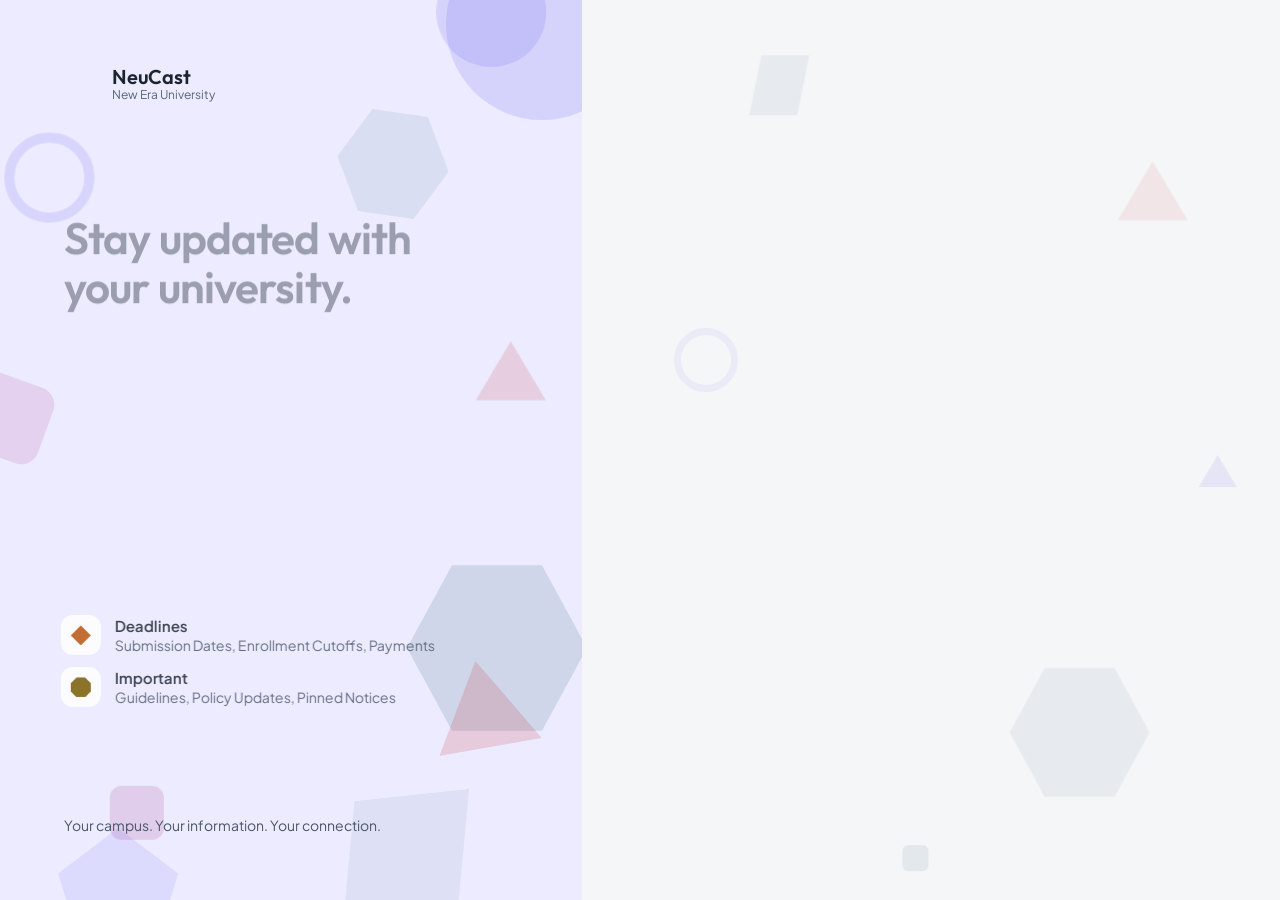
==== commit 86e8da3f: "Add files via upload" ====
--- a/index.html
+++ b/index.html
@@ -15,6 +15,7 @@
   <link rel="stylesheet" href="skeleton.css">
   <link rel="stylesheet" href="components.css">
   <link rel="stylesheet" href="home.css">
+  <link rel="stylesheet" href="notify.css">
   <link rel="stylesheet" href="animations.css">
 </head>
 
@@ -62,6 +63,17 @@
           <p id="studentInfo" class="intro__sub"></p>
         </div>
         <button id="studentAction" type="button" class="btn btn--ghost btn--sm"><span data-icon="logout"></span> Log out</button>
+      </section>
+
+      <section id="alertPrompt" class="alert alert-prompt" aria-labelledby="alertPromptTitle" hidden>
+        <div class="alert-prompt__text">
+          <strong id="alertPromptTitle">Get alerted when something new is posted</strong>
+          <small>Urgent notices and announcements for your course reach you even if NeuCast isn't the tab in front.</small>
+        </div>
+        <div class="alert-prompt__actions">
+          <button type="button" id="alertPromptOn" class="btn btn--sm">Turn on alerts</button>
+          <button type="button" id="alertPromptLater" class="btn btn--secondary btn--sm">Not now</button>
+        </div>
       </section>
 
       <form id="searchForm" class="search" role="search">
@@ -234,6 +246,23 @@
             <input type="radio" name="textsize" id="textLarge" value="large"><label for="textLarge">Large</label>
           </div>
         </fieldset>
+        <fieldset class="setting setting--alerts" id="alertSettings">
+          <legend>Alerts</legend>
+          <label class="setting setting--row" for="alertsOn">
+            <span><strong>Alert me about new announcements</strong><small>A pop-up inside NeuCast the moment one is posted or edited.</small></span>
+            <input type="checkbox" id="alertsOn" class="switch" role="switch">
+          </label>
+          <label class="setting setting--row" for="alertsSystem">
+            <span><strong>System notifications</strong><small>Also notify me when NeuCast isn't in front.</small></span>
+            <input type="checkbox" id="alertsSystem" class="switch" role="switch">
+          </label>
+          <label class="setting setting--row" for="alertsSound">
+            <span><strong>Sound for urgent notices</strong><small>A short chime for Urgent and Health notices.</small></span>
+            <input type="checkbox" id="alertsSound" class="switch" role="switch">
+          </label>
+          <p class="alerts-hint" id="alertsHint" aria-live="polite"></p>
+          <button type="button" id="alertsTest" class="btn btn--secondary btn--sm">Send a test alert</button>
+        </fieldset>
         <label class="setting setting--row" for="hideReadToggle">
           <span><strong>Hide announcements I've read</strong><small>Keeps your list short. You can still find them in Needs you.</small></span>
           <input type="checkbox" id="hideReadToggle" class="switch" role="switch">
@@ -274,6 +303,6 @@
 
   <noscript><p class="noscript">NeuCast needs JavaScript to show your announcements. Please turn it on and reload.</p></noscript>
 
-  <script src="boot.js" data-scripts="icons.js ui.js cloud-config.js cloud.js data.js script.js calendar.js calc.js"></script>
+  <script src="boot.js" data-scripts="icons.js ui.js cloud-config.js cloud.js data.js script.js calendar.js calc.js notify.js"></script>
 </body>
 </html>
--- a/home.css
+++ b/home.css
@@ -60,6 +60,13 @@
 .filters { display: grid; gap: .625rem; }
 .filter-row { display: flex; flex-wrap: wrap; align-items: center; gap: .5rem; }
 .filter-label { font-size: .8125rem; font-weight: 600; color: var(--muted); margin-right: .25rem; }
+/* Categories sit on one horizontal line, "All" first at the left; extra chips scroll sideways */
+#categoryBar {
+    flex-wrap: wrap; justify-content: flex-start;
+}
+#categoryBar .filter-break { flex: 0 0 100%; height: 0; }
+#categoryBar .chip { flex: 0 0 auto; white-space: nowrap; }
+
 .filter-row--quiet .chip { border-color: var(--line); min-height: 2rem; font-size: .8125rem; }
 .filter-row--quiet .chip[aria-pressed="true"] { border-color: var(--primary); }
 .chip--toggle { opacity: .75; }
@@ -75,7 +82,8 @@
 .quick-filters-collapse.is-hidden {
     grid-template-rows: 0fr;
     opacity: 0;
-    transition: grid-template-rows var(--dur-2) var(--ease), opacity var(--dur-1) var(--ease);
+    visibility: hidden; /* keeps closed filters out of keyboard and screen-reader reach */
+    transition: grid-template-rows var(--dur-2) var(--ease), opacity var(--dur-1) var(--ease), visibility 0s linear var(--dur-2);
 }
 .quick-filters-inner {
     display: flex;
@@ -273,6 +281,16 @@
     .rec-item { grid-template-columns: auto minmax(0, 1fr); }
     .rec-item__go { display: none; }
     .toasts { bottom: .75rem; }
+
+    /* Category and quick-filter chips: an even 2-column grid instead of
+       ragged flex-wrap, so every row lines up and no pill is left stranded. */
+    #categoryBar, .quick-filters-inner {
+        display: grid; grid-template-columns: repeat(2, minmax(0, 1fr)); gap: .5rem; 
+    }
+    #categoryBar .filter-break { display: none; }
+    #categoryBar .chip, .quick-filters-inner .chip { width: 100%; }
+    #categoryBar .chip__count, .quick-filters-inner .chip__count { margin-left: auto; }
+    #toggleQuickFilters { width: 100%; justify-content: center; }
 }
 
 /* Very small phones: the logo mark alone is enough; the four header buttons need the room */
@@ -283,4 +301,4 @@
 
 /* While loading, the calendar shows its skeleton at full width instead of in one grid cell */
 .calendar-grid[aria-busy="true"] { display: block; }
-.filter-row > .sk-pill { width: 6.5rem; }
+.filter-row > .sk-pill { width: 6.5rem; }
--- a/notify.css
+++ b/notify.css
@@ -0,0 +1,27 @@
+/* =====================================================
+   NeuCast alerts: the "Turn on alerts" prompt, the toast Read button.
+   Colors and sizes come from tokens.css; nothing is hard-coded here.
+   ===================================================== */
+
+/* Toast "Read" / "View" button (sits before Dismiss) */
+.toast__action {
+    margin-left: auto; padding: .25rem .625rem; min-height: 2rem; border: 1px solid currentColor; border-radius: var(--r-sm);
+    background: transparent; color: inherit; font: inherit; font-weight: 700; cursor: pointer;
+}
+.toast__action:hover { background: color-mix(in srgb, currentColor 12%, transparent); }
+.toast__action + .toast__close { margin-left: 0; }
+.toast { pointer-events: auto; }
+
+/* One-time prompt on the homepage */
+.alert-prompt { align-items: center; flex-wrap: wrap; row-gap: .5rem; margin-bottom: var(--sp-4); }
+.alert-prompt[hidden] { display: none; }
+.alert-prompt__text { flex: 1 1 14rem; min-width: 0; }
+.alert-prompt__text strong { display: block; }
+.alert-prompt__text small { display: block; font-weight: 400; }
+.alert-prompt__actions { display: flex; gap: .5rem; flex-wrap: wrap; }
+
+/* Settings > Alerts */
+.setting--alerts { display: grid; gap: .75rem; }
+.setting--alerts .setting--row + .setting--row { padding-top: .75rem; border-top: 1px solid var(--line); }
+.setting--alerts .alerts-hint { margin: 0; color: var(--muted); font-size: .875rem; line-height: 1.45; }
+.setting--alerts .btn { justify-self: start; }
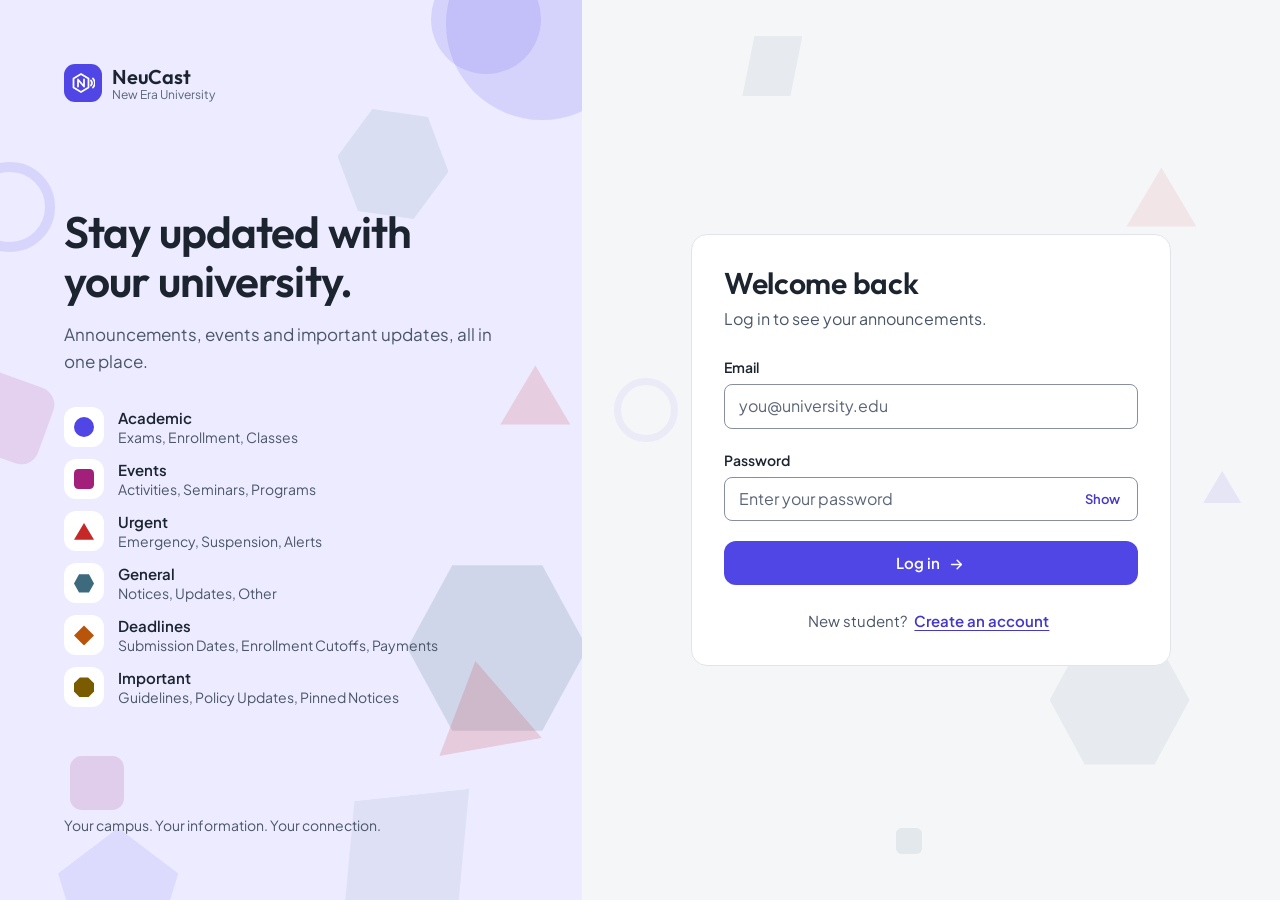
==== commit d9b762db: "Add files via upload" ====
--- a/index.html
+++ b/index.html
@@ -4,7 +4,12 @@
   <meta charset="UTF-8">
   <meta name="viewport" content="width=device-width, initial-scale=1.0">
   <meta name="theme-color" content="#F5F6F8">
-  <title>NeuCast</title>
+      <link rel="manifest" href="manifest.webmanifest">
+    <link rel="apple-touch-icon" href="apple-touch-icon.png">
+    <meta name="apple-mobile-web-app-capable" content="yes">
+    <meta name="mobile-web-app-capable" content="yes">
+    <meta name="apple-mobile-web-app-title" content="NeuCast">
+    <title>NeuCast</title>
   <script src="theme.js"></script>
   <script src="animations.js"></script>
   <link rel="preconnect" href="https://fonts.googleapis.com">
@@ -68,7 +73,7 @@
       <section id="alertPrompt" class="alert alert-prompt" aria-labelledby="alertPromptTitle" hidden>
         <div class="alert-prompt__text">
           <strong id="alertPromptTitle">Get alerted when something new is posted</strong>
-          <small>Urgent notices and announcements for your course reach you even if NeuCast isn't the tab in front.</small>
+          <small id="alertPromptText">Urgent notices and announcements for your course reach you even if NeuCast isn't the tab in front.</small>
         </div>
         <div class="alert-prompt__actions">
           <button type="button" id="alertPromptOn" class="btn btn--sm">Turn on alerts</button>
@@ -303,6 +308,6 @@
 
   <noscript><p class="noscript">NeuCast needs JavaScript to show your announcements. Please turn it on and reload.</p></noscript>
 
-  <script src="boot.js" data-scripts="icons.js ui.js cloud-config.js cloud.js data.js script.js calendar.js calc.js notify.js"></script>
+  <script src="boot.js" data-scripts="icons.js ui.js cloud-config.js cloud.js data.js script.js calendar.js calc.js push.js notify.js"></script>
 </body>
 </html>
--- a/notify.css
+++ b/notify.css
@@ -25,3 +25,12 @@
 .setting--alerts .setting--row + .setting--row { padding-top: .75rem; border-top: 1px solid var(--line); }
 .setting--alerts .alerts-hint { margin: 0; color: var(--muted); font-size: .875rem; line-height: 1.45; }
 .setting--alerts .btn { justify-self: start; }
+
+/* Admin: phone push setup card */
+.push-setup { margin-bottom: var(--sp-4); }
+.push-setup > summary { cursor: pointer; list-style: none; border-bottom: 0; }
+.push-setup > summary::-webkit-details-marker { display: none; }
+.push-setup[open] > summary { border-bottom: 1px solid var(--line); }
+.push-setup__body { display: grid; gap: .75rem; }
+.push-setup__body p { margin: 0; color: var(--text-2); }
+.push-setup__actions { display: flex; flex-wrap: wrap; gap: .5rem; }
